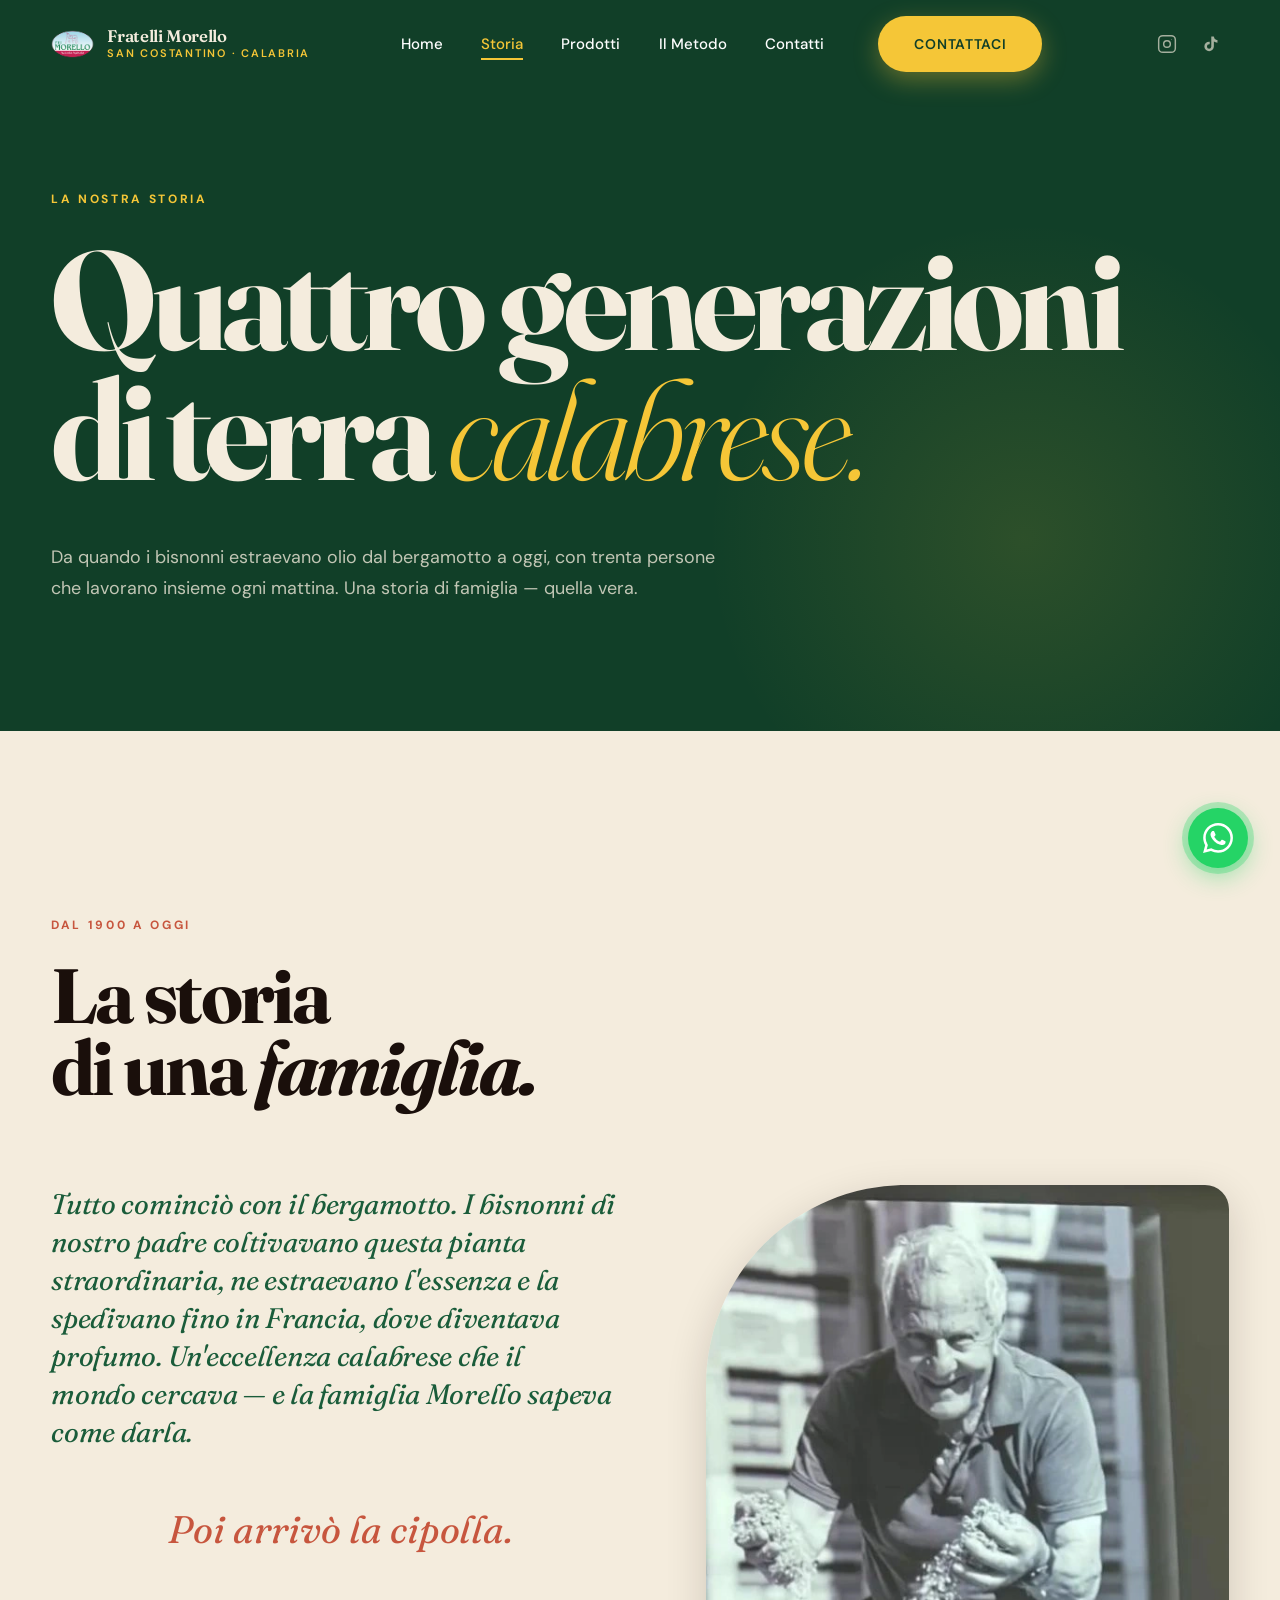
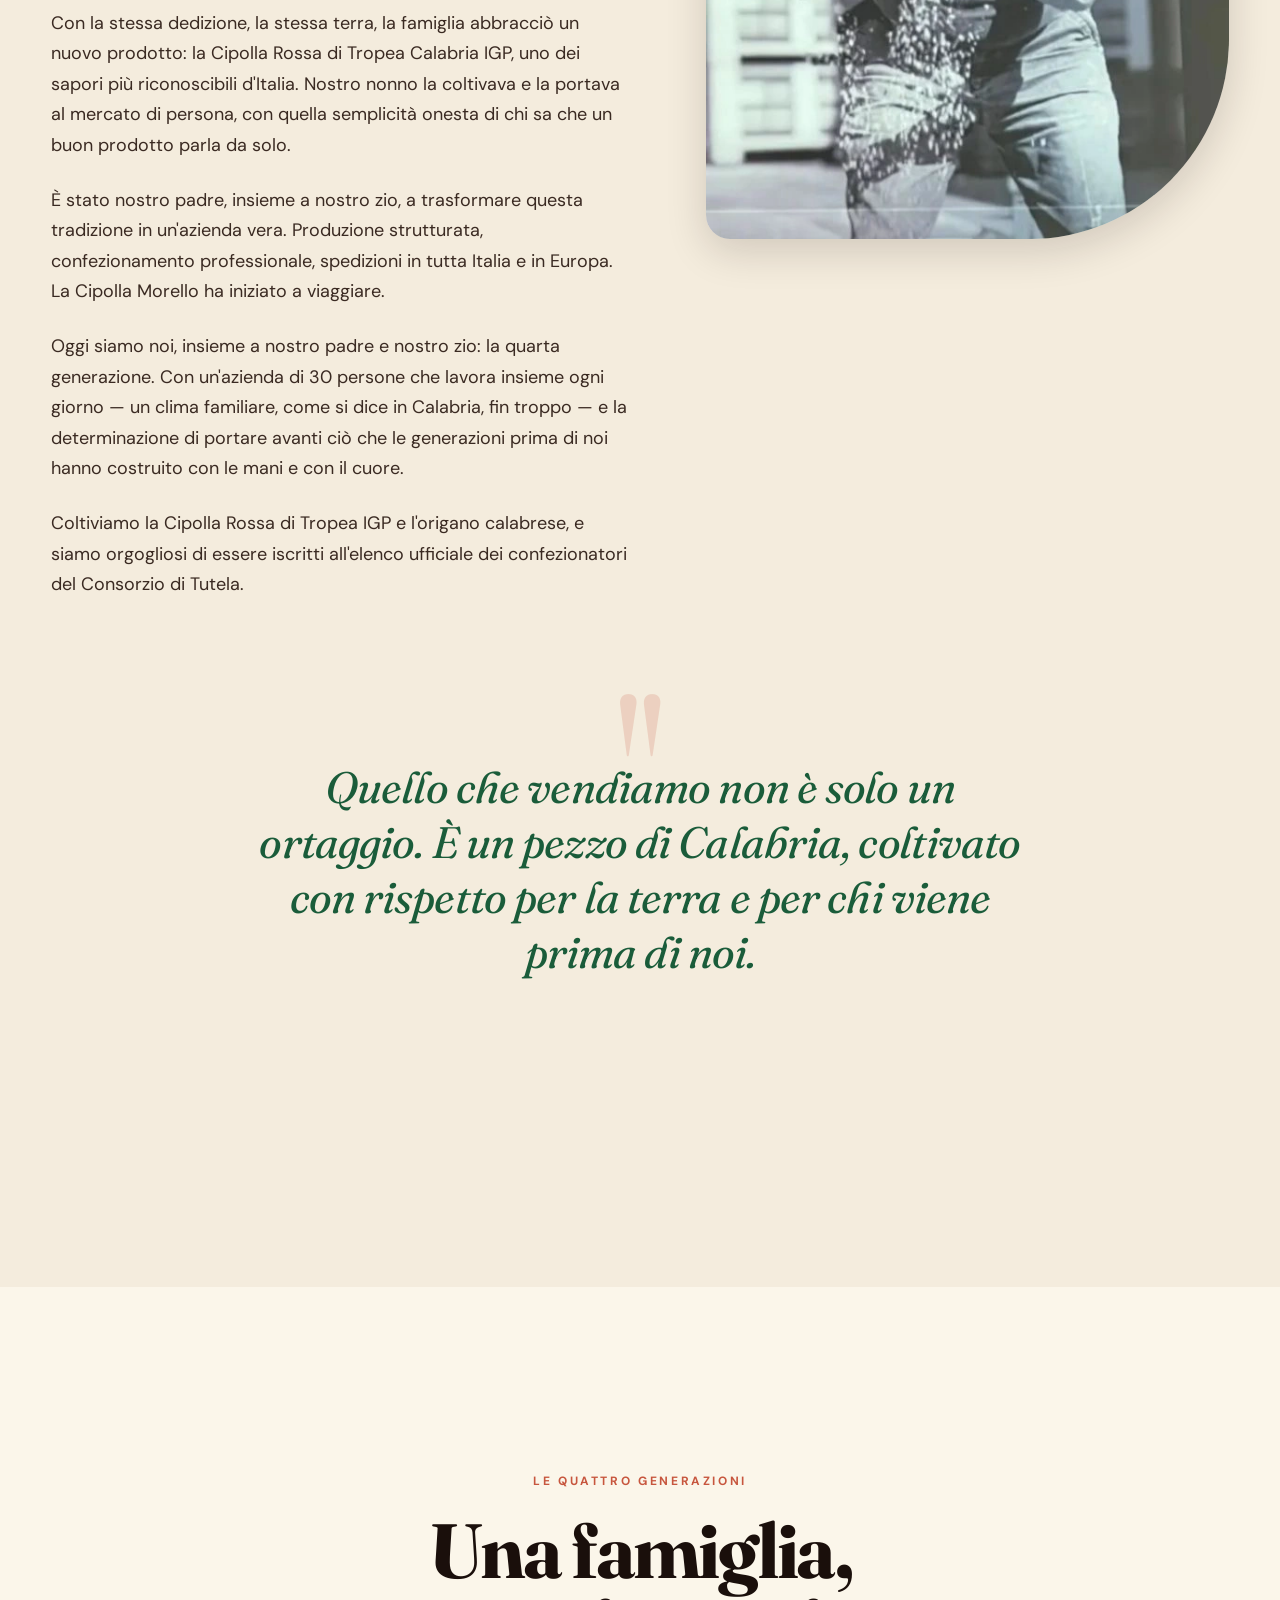
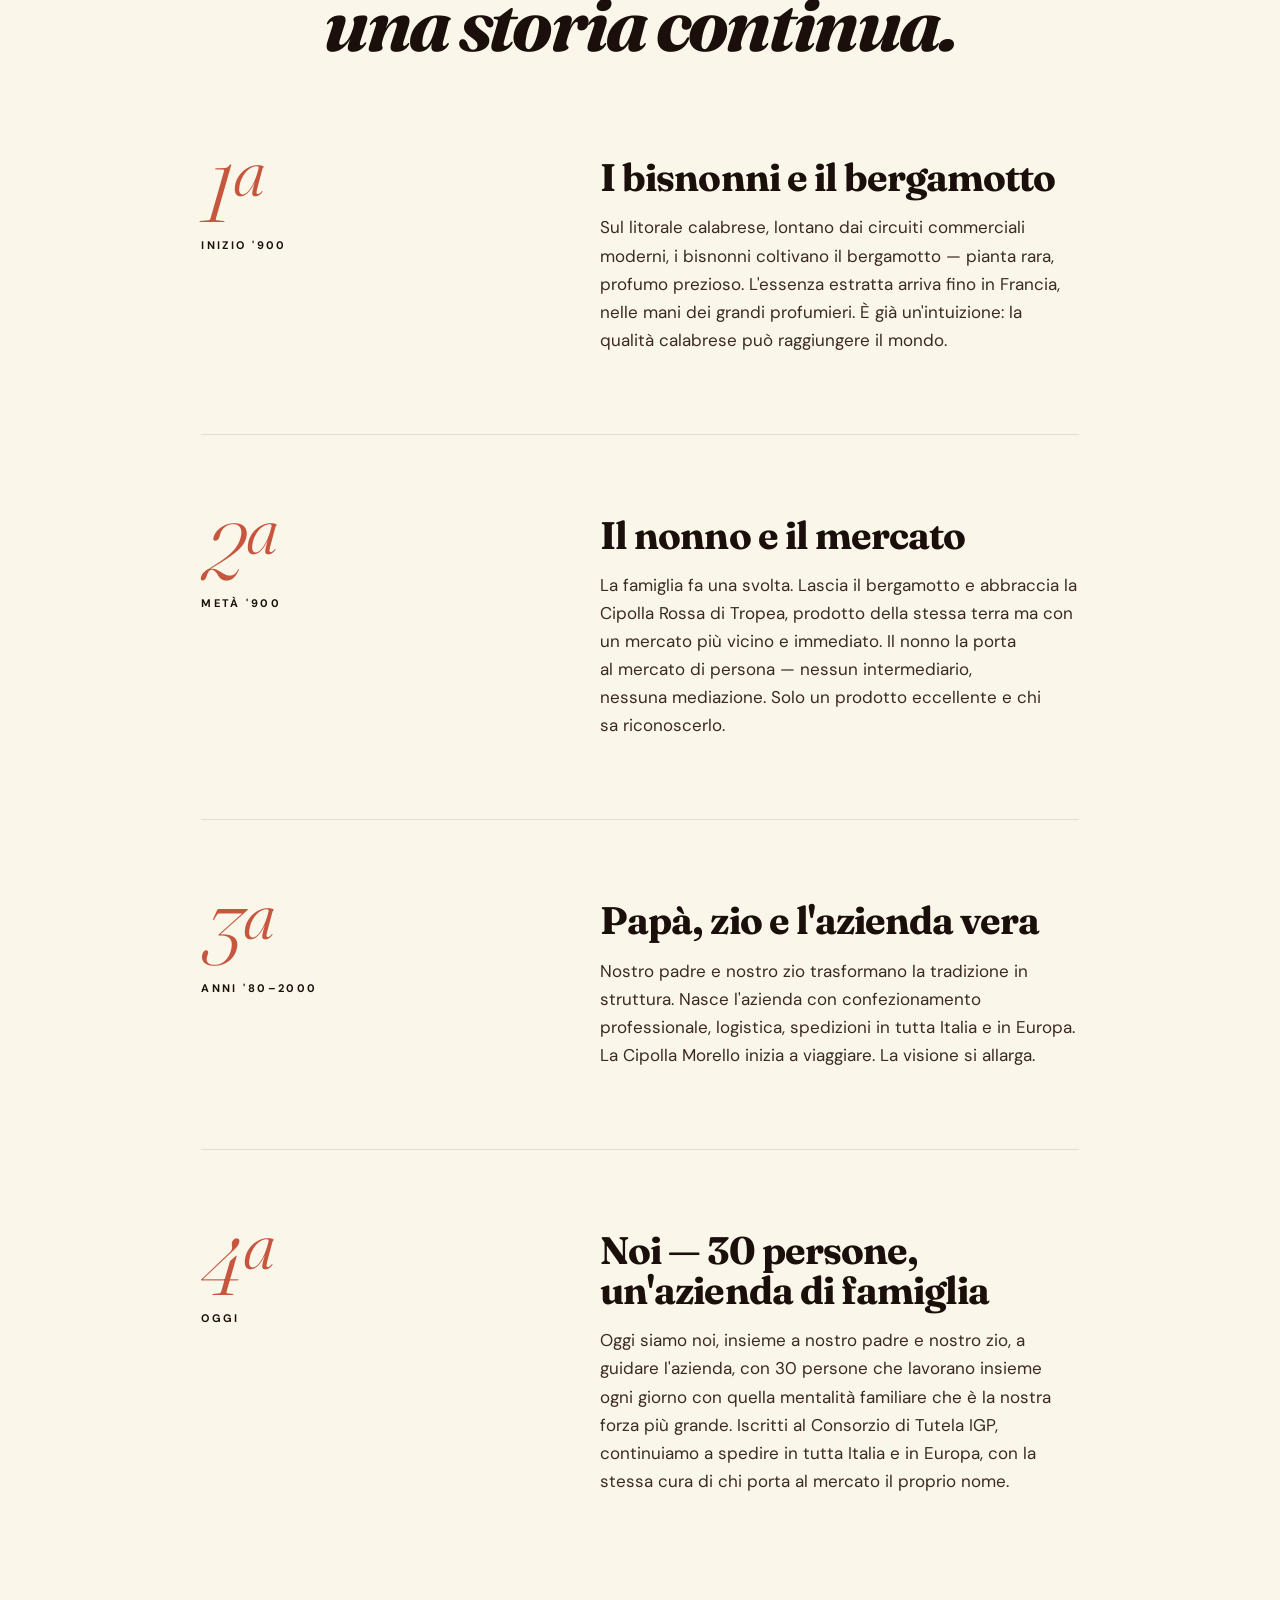
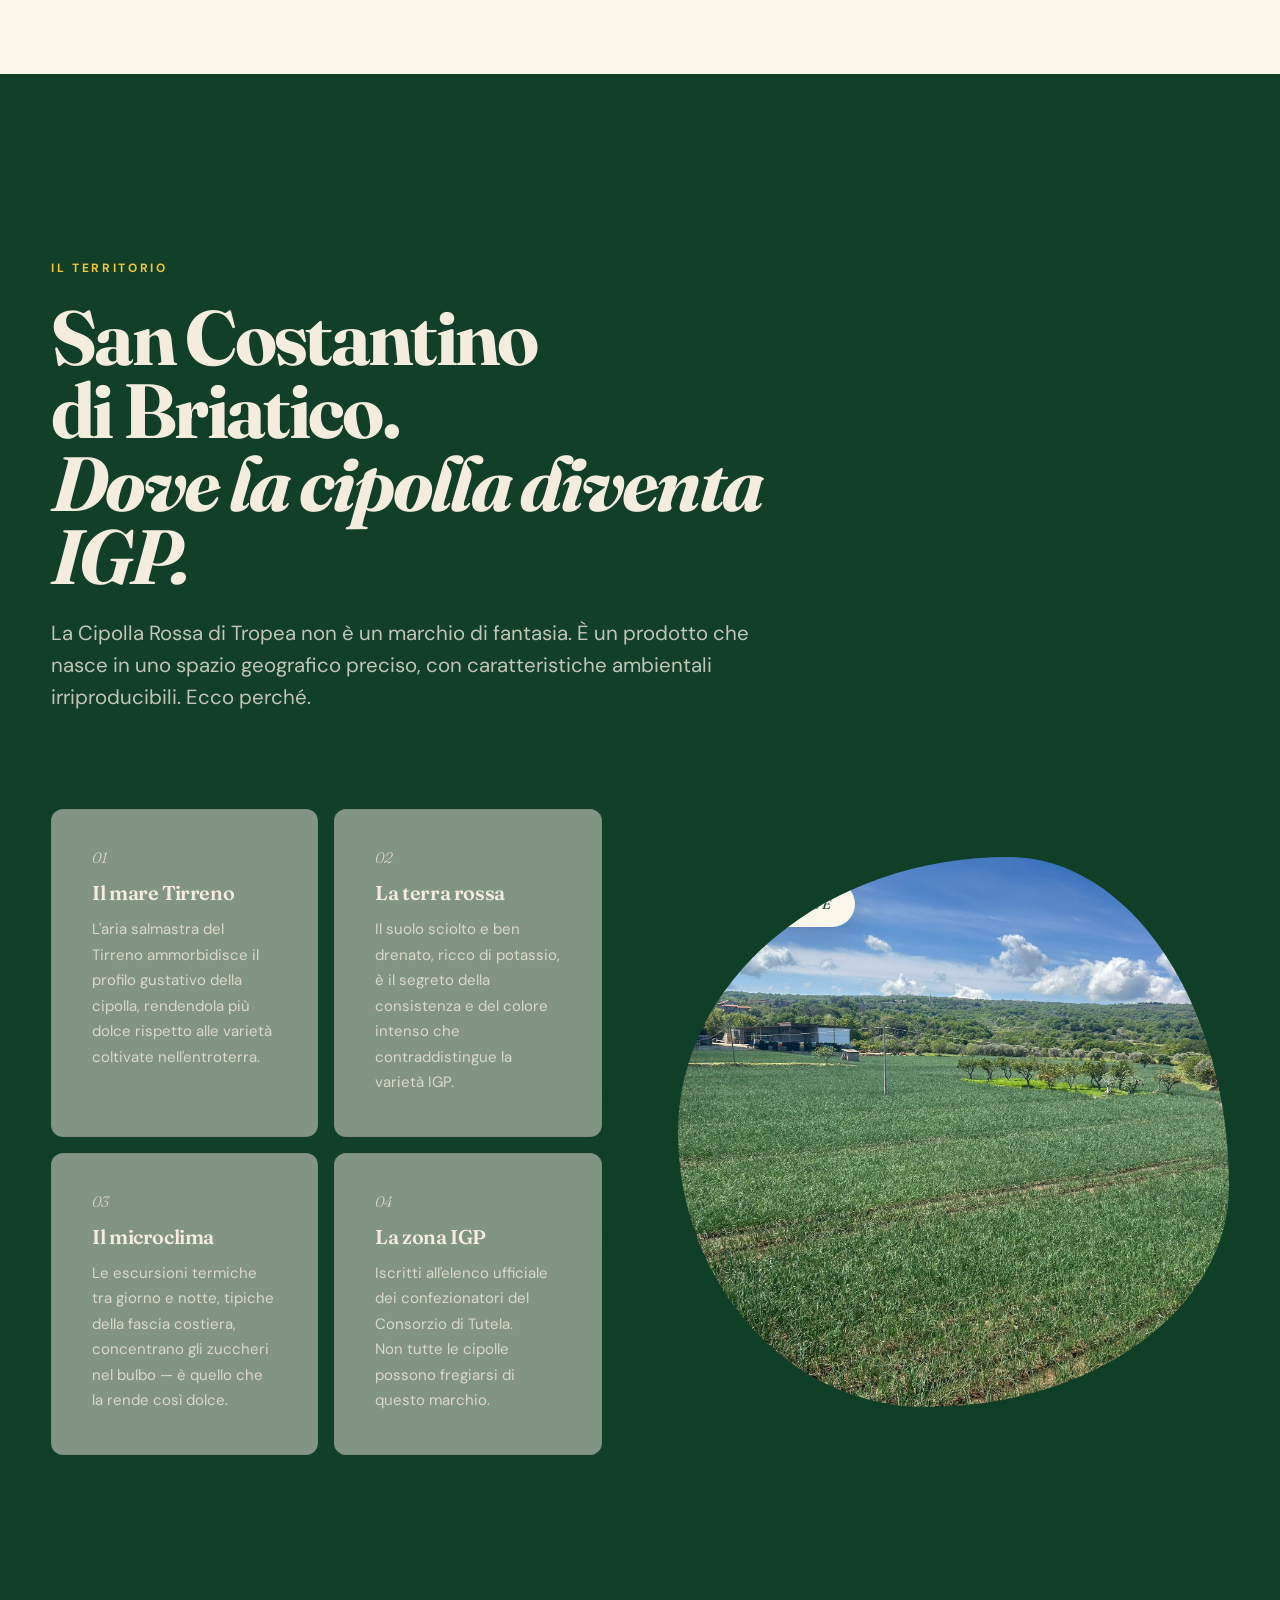
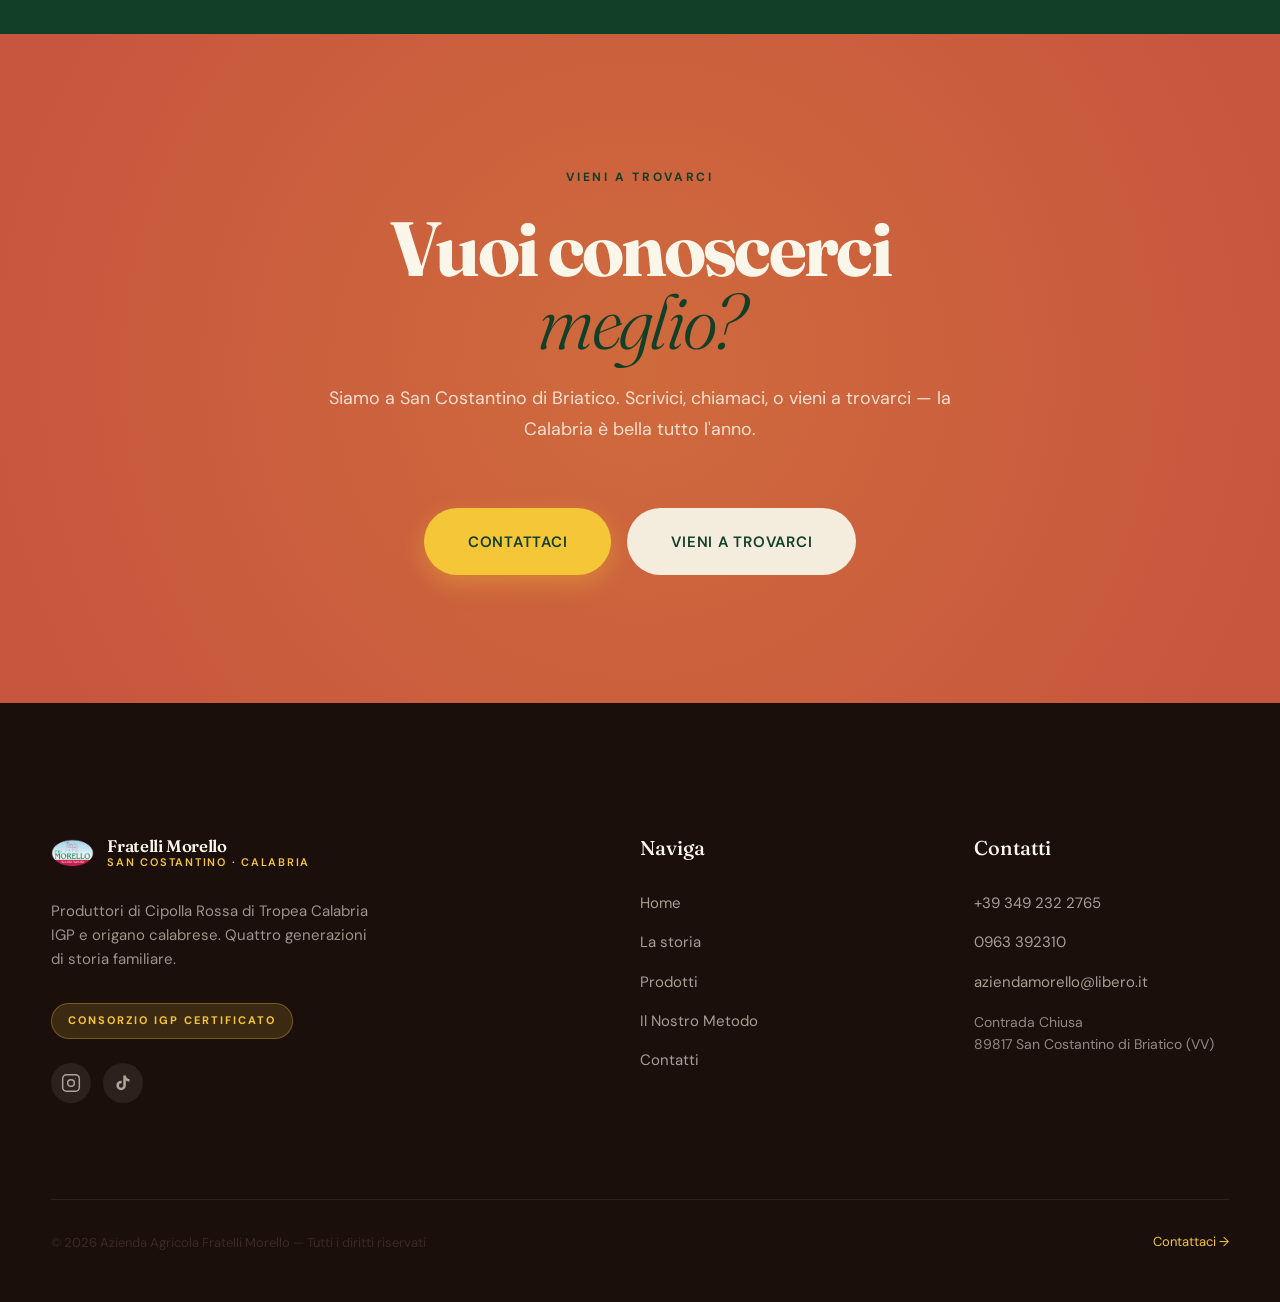
==== chi-siamo.html @ 15db9905 "Deploy ufficiale sito Azienda Morello" ====
<!DOCTYPE html>
<html lang="it">
<head>
  <meta charset="UTF-8" />
  <meta name="viewport" content="width=device-width, initial-scale=1.0" />
  <title>Chi siamo — Azienda Agricola Fratelli Morello | Cipolla Rossa di Tropea IGP</title>
  <meta name="description" content="Quattro generazioni di storia: dal bergamotto alla Cipolla Rossa di Tropea IGP. La storia della famiglia Morello a San Costantino di Briatico, sul Tirreno calabrese." />
  <meta name="keywords" content="Fratelli Morello storia, Cipolla Rossa di Tropea IGP, San Costantino di Briatico, azienda agricola familiare Calabria" />
  <meta name="robots" content="index, follow" />
  <link rel="canonical" href="https://www.fratellimorello.it/chi-siamo.html" />

  <!-- Open Graph -->
  <meta property="og:type" content="website" />
  <meta property="og:title" content="La nostra storia — Fratelli Morello" />
  <meta property="og:description" content="Quattro generazioni di storia calabrese: dal bergamotto alla Cipolla Rossa di Tropea IGP. La famiglia Morello a San Costantino di Briatico." />
  <meta property="og:url" content="https://www.fratellimorello.it/chi-siamo.html" />
  <meta property="og:image" content="https://www.fratellimorello.it/img/storianonno.webp" />
  <meta property="og:image:alt" content="La storia della famiglia Morello — Azienda Agricola Fratelli Morello" />
  <meta property="og:locale" content="it_IT" />
  <meta property="og:site_name" content="Fratelli Morello" />

  <!-- Twitter / X card -->
  <meta name="twitter:card" content="summary_large_image" />
  <meta name="twitter:title" content="La nostra storia — Fratelli Morello" />
  <meta name="twitter:description" content="Quattro generazioni di storia calabrese: dal bergamotto alla Cipolla Rossa di Tropea IGP." />
  <meta name="twitter:image" content="https://www.fratellimorello.it/img/storianonno.webp" />

  <meta name="theme-color" content="#113F28" />
  <link rel="icon" href="img/favicon.ico" sizes="any" />
  <link rel="apple-touch-icon" href="img/apple-touch-icon.png" />

  <script type="application/ld+json">
  {
    "@context": "https://schema.org",
    "@type": "AboutPage",
    "name": "Chi siamo — Fratelli Morello",
    "description": "La storia di quattro generazioni della famiglia Morello, produttori di Cipolla Rossa di Tropea Calabria IGP a San Costantino di Briatico.",
    "mainEntity": {
      "@type": "Organization",
      "name": "Azienda Agricola Fratelli Morello",
      "numberOfEmployees": 30,
      "address": {
        "@type": "PostalAddress",
        "streetAddress": "Contrada Chiusa",
        "addressLocality": "San Costantino di Briatico",
        "postalCode": "89817",
        "addressRegion": "VV",
        "addressCountry": "IT"
      }
    }
  }
  </script>

  <link rel="preconnect" href="https://fonts.googleapis.com" />
  <link rel="preconnect" href="https://fonts.gstatic.com" crossorigin />
  <link href="https://fonts.googleapis.com/css2?family=Fraunces:ital,opsz,wght@0,9..144,300..700;1,9..144,300..700&family=DM+Sans:opsz,wght@9..40,300;9..40,400;9..40,500;9..40,700&display=swap" rel="stylesheet" />
  <link rel="stylesheet" href="css/style.css" />
</head>
<body>

<a href="#main-content" class="skip-to-content">Vai al contenuto principale</a>

<header class="header header--dark" role="banner">
  <div class="wrap header__inner">
    <a href="index.html" class="brand" aria-label="Fratelli Morello — Home">
      <img src="img/logo.webp" alt="Logo Azienda Agricola Morello" class="brand__logo" />
      <span class="brand__text">
        <span class="brand__name">Fratelli Morello</span>
        <span class="brand__sub">San Costantino · Calabria</span>
      </span>
    </a>
    <nav class="nav" aria-label="Principale">
      <a href="index.html" class="nav__link">Home</a>
      <a href="chi-siamo.html" class="nav__link">Storia</a>
      <a href="prodotti.html" class="nav__link">Prodotti</a>
      <a href="metodo.html" class="nav__link">Il Metodo</a>
      <a href="contatti.html" class="nav__link">Contatti</a>
      <a href="contatti.html" class="btn btn--primary nav__cta">Contattaci</a>
    </nav>

    <div class="nav__social" aria-label="Social media">
      <a href="https://www.instagram.com/az.agricola_morello?igsh=MWdjd2syYjlyMm1hYg==" class="social-link" target="_blank" rel="noopener" aria-label="Instagram di Fratelli Morello">
        <svg width="20" height="20" viewBox="0 0 24 24" fill="none" stroke="currentColor" stroke-width="1.75" stroke-linecap="round" stroke-linejoin="round" aria-hidden="true"><rect x="2" y="2" width="20" height="20" rx="5" ry="5"/><circle cx="12" cy="12" r="4"/><circle cx="17.5" cy="6.5" r="0.5" fill="currentColor" stroke="none"/></svg>
      </a>
      <a href="https://www.tiktok.com/@az.agricola.morello?_r=1&_t=ZN-96GsOIpsRQA" class="social-link" target="_blank" rel="noopener" aria-label="TikTok di Fratelli Morello">
        <svg width="18" height="18" viewBox="0 0 24 24" fill="currentColor" aria-hidden="true"><path d="M19.59 6.69a4.83 4.83 0 01-3.77-4.25V2h-3.45v13.67a2.89 2.89 0 01-2.88 2.5 2.89 2.89 0 01-2.89-2.89 2.89 2.89 0 012.89-2.89c.28 0 .54.04.79.1V9.01a6.3 6.3 0 00-.79-.05 6.34 6.34 0 00-6.34 6.34 6.34 6.34 0 006.34 6.34 6.34 6.34 0 006.33-6.34V8.69a8.18 8.18 0 004.79 1.52V6.77a4.85 4.85 0 01-1.02-.08z"/></svg>
      </a>
    </div>

    <button class="burger" aria-label="Apri menu" aria-expanded="false" aria-controls="drawer">
      <span></span><span></span>
    </button>
  </div>
</header>

<aside class="drawer" id="drawer" aria-label="Menu mobile">
  <a href="index.html" class="drawer__link">Home</a>
  <a href="chi-siamo.html" class="drawer__link">La Storia</a>
  <a href="prodotti.html" class="drawer__link">Prodotti</a>
  <a href="metodo.html" class="drawer__link">Il Nostro Metodo</a>
  <a href="contatti.html" class="drawer__link">Contatti</a>
  <a href="contatti.html" class="btn btn--primary btn--lg drawer__cta">
    Contattaci
  </a>
  <div class="drawer__contact">
    <p>+39 349 232 2765</p>
    <p>aziendamorello@libero.it</p>
  </div>
</aside>

<main id="main-content">

<!-- ===================== PAGE HERO ===================== -->
<section class="page-hero" aria-label="Chi siamo">
  <div class="page-hero__deco" aria-hidden="true"></div>
  <div class="wrap">
    <span class="kicker kicker--gold reveal">La nostra storia</span>
    <h1 class="page-hero__title reveal">
      Quattro generazioni<br />
      di terra <em>calabrese.</em>
    </h1>
    <p class="page-hero__lead reveal">
      Da quando i bisnonni estraevano olio dal bergamotto a oggi, con trenta persone che
      lavorano insieme ogni mattina. Una storia di famiglia — quella vera.
    </p>
  </div>
</section>

<!-- ===================== STORIA COMPLETA ===================== -->
<section class="section section--xl bg-cream" aria-label="Storia">
  <div class="wrap">

    <div class="section-head reveal">
      <span class="kicker">Dal 1900 a oggi</span>
      <h2>La storia<br />di una <em>famiglia.</em></h2>
    </div>

    <div class="story">
      <div class="story__text reveal">
        <p>
          Tutto cominciò con il bergamotto. I bisnonni di nostro padre coltivavano
          questa pianta straordinaria, ne estraevano l'essenza e la spedivano fino
          in Francia, dove diventava profumo. Un'eccellenza calabrese che il mondo
          cercava — e la famiglia Morello sapeva come darla.
        </p>

        <p class="alone">Poi arrivò la cipolla.</p>

        <p>
          Con la stessa dedizione, la stessa terra, la famiglia abbracciò un nuovo
          prodotto: la Cipolla Rossa di Tropea Calabria IGP, uno dei sapori più
          riconoscibili d'Italia. Nostro nonno la coltivava e la portava al mercato
          di persona, con quella semplicità onesta di chi sa che un buon prodotto
          parla da solo.
        </p>

        <p>
          È stato nostro padre, insieme a nostro zio, a trasformare questa tradizione
          in un'azienda vera. Produzione strutturata, confezionamento professionale,
          spedizioni in tutta Italia e in Europa. La Cipolla
          Morello ha iniziato a viaggiare.
        </p>

        <p>
          Oggi siamo noi, insieme a nostro padre e nostro zio: la quarta generazione. Con un'azienda di 30 persone che
          lavora insieme ogni giorno — un clima familiare, come si dice in Calabria,
          fin troppo — e la determinazione di portare avanti ciò che le generazioni
          prima di noi hanno costruito con le mani e con il cuore.
        </p>

        <p>
          Coltiviamo la Cipolla Rossa di Tropea IGP e l'origano calabrese, e siamo
          orgogliosi di essere iscritti all'elenco ufficiale dei confezionatori del
          Consorzio di Tutela.
        </p>
      </div>

      <div class="story__media reveal">
        <img
          src="img/storianonno.webp"
          alt="La storia della famiglia Morello — Azienda Agricola Fratelli Morello"
          loading="lazy"
          style="width:100%;height:100%;object-fit:cover;object-position:center top;"
        />
      </div>
    </div>

    <div class="quote reveal" style="margin-top:var(--s-16);">
      <p>
        Quello che vendiamo non è solo un ortaggio. È un pezzo di Calabria,
        coltivato con rispetto per la terra e per chi viene prima di noi.
      </p>
    </div>

  </div>
</section>

<!-- ===================== TIMELINE ===================== -->
<section class="section section--xl bg-avorio" aria-label="Le quattro generazioni">
  <div class="wrap wrap--narrow">

    <div class="section-head section-head--center reveal">
      <span class="kicker">Le quattro generazioni</span>
      <h2>Una famiglia,<br /><em>una storia continua.</em></h2>
    </div>

    <div class="timeline" style="margin-top:var(--s-16);">

      <article class="timeline__item reveal">
        <div class="timeline__era">
          1ª
          <span class="timeline__era-label">Inizio '900</span>
        </div>
        <div class="timeline__body">
          <h3>I bisnonni e il bergamotto</h3>
          <p>
            Sul litorale calabrese, lontano dai circuiti commerciali moderni, i bisnonni
            coltivano il bergamotto — pianta rara, profumo prezioso. L'essenza estratta
            arriva fino in Francia, nelle mani dei grandi profumieri. È già un'intuizione:
            la qualità calabrese può raggiungere il mondo.
          </p>
        </div>
      </article>

      <article class="timeline__item reveal">
        <div class="timeline__era">
          2ª
          <span class="timeline__era-label">Metà '900</span>
        </div>
        <div class="timeline__body">
          <h3>Il nonno e il mercato</h3>
          <p>
            La famiglia fa una svolta. Lascia il bergamotto e abbraccia la Cipolla Rossa
            di Tropea, prodotto della stessa terra ma con un mercato più vicino e immediato.
            Il nonno la porta al mercato di persona — nessun intermediario, nessuna
            mediazione. Solo un prodotto eccellente e chi sa riconoscerlo.
          </p>
        </div>
      </article>

      <article class="timeline__item reveal">
        <div class="timeline__era">
          3ª
          <span class="timeline__era-label">Anni '80–2000</span>
        </div>
        <div class="timeline__body">
          <h3>Papà, zio e l'azienda vera</h3>
          <p>
            Nostro padre e nostro zio trasformano la tradizione in struttura. Nasce
            l'azienda con confezionamento professionale, logistica, spedizioni in tutta
            Italia e in Europa. La Cipolla Morello inizia a viaggiare. La visione si allarga.
          </p>
        </div>
      </article>

      <article class="timeline__item reveal">
        <div class="timeline__era">
          4ª
          <span class="timeline__era-label">Oggi</span>
        </div>
        <div class="timeline__body">
          <h3>Noi — 30 persone, un'azienda di famiglia</h3>
          <p>
            Oggi siamo noi, insieme a nostro padre e nostro zio, a guidare l'azienda, con 30 persone che lavorano insieme ogni
            giorno con quella mentalità familiare che è la nostra forza più grande.
            Iscritti al Consorzio di Tutela IGP, continuiamo a spedire in tutta Italia
            e in Europa, con la stessa cura di chi porta al mercato il proprio nome.
          </p>
        </div>
      </article>

    </div>
  </div>
</section>

<!-- ===================== TERRITORIO ===================== -->
<section class="section section--xl bg-deep" id="territorio" aria-label="Il territorio">
  <div class="wrap">

    <div class="section-head reveal">
      <span class="kicker kicker--gold">Il territorio</span>
      <h2>San Costantino di Briatico.<br /><em>Dove la cipolla diventa IGP.</em></h2>
      <p class="lead" style="color:rgba(244,236,221,0.78);">
        La Cipolla Rossa di Tropea non è un marchio di fantasia. È un prodotto che nasce
        in uno spazio geografico preciso, con caratteristiche ambientali irriproducibili.
        Ecco perché.
      </p>
    </div>

    <div class="split split--right" style="margin-top:var(--s-16);">

      <div class="split__media split__media--blob reveal">
        <span class="split__tag split__tag--tl">38°43'N · 15°59'E</span>
        <img
          src="img/campo.webp"
          alt="Campi coltivati a San Costantino di Briatico, costa tirrenica calabrese"
          loading="lazy"
        />
      </div>

      <div class="split__content reveal">
        <div class="facts">

          <div class="fact">
            <p class="fact__num">01</p>
            <h4>Il mare Tirreno</h4>
            <p>L'aria salmastra del Tirreno ammorbidisce il profilo gustativo della cipolla, rendendola più dolce rispetto alle varietà coltivate nell'entroterra.</p>
          </div>

          <div class="fact">
            <p class="fact__num">02</p>
            <h4>La terra rossa</h4>
            <p>Il suolo sciolto e ben drenato, ricco di potassio, è il segreto della consistenza e del colore intenso che contraddistingue la varietà IGP.</p>
          </div>

          <div class="fact">
            <p class="fact__num">03</p>
            <h4>Il microclima</h4>
            <p>Le escursioni termiche tra giorno e notte, tipiche della fascia costiera, concentrano gli zuccheri nel bulbo — è quello che la rende così dolce.</p>
          </div>

          <div class="fact">
            <p class="fact__num">04</p>
            <h4>La zona IGP</h4>
            <p>Iscritti all'elenco ufficiale dei confezionatori del Consorzio di Tutela. Non tutte le cipolle possono fregiarsi di questo marchio.</p>
          </div>

        </div>
      </div>

    </div>
  </div>
</section>

<!-- ===================== CTA ===================== -->
<section class="cta-band" aria-label="Contattaci">
  <div class="wrap wrap--narrow">
    <span class="kicker" style="color:var(--cipolla-deep);">Vieni a trovarci</span>
    <h2>Vuoi conoscerci<br /><em>meglio?</em></h2>
    <p>
      Siamo a San Costantino di Briatico. Scrivici, chiamaci, o vieni a trovarci —
      la Calabria è bella tutto l'anno.
    </p>
    <div class="cta-band__actions">
      <a href="contatti.html" class="btn btn--primary btn--lg">Contattaci</a>
      <a href="contatti.html" class="btn btn--cream btn--lg">Vieni a trovarci</a>
    </div>
  </div>
</section>

</main>

<footer class="footer" role="contentinfo">
  <div class="wrap">
    <div class="footer__top">
      <div class="footer__brand">
        <a href="index.html" class="brand">
          <img src="img/logo.webp" alt="Logo Azienda Agricola Morello" class="brand__logo" />
          <span class="brand__text">
            <span class="brand__name">Fratelli Morello</span>
            <span class="brand__sub">San Costantino · Calabria</span>
          </span>
        </a>
        <p>Produttori di Cipolla Rossa di Tropea Calabria IGP e origano calabrese. Quattro generazioni di storia familiare.</p>
        <span class="footer__certif">Consorzio IGP Certificato</span>
        <div class="footer__social" aria-label="Social media">
          <a href="https://www.instagram.com/az.agricola_morello?igsh=MWdjd2syYjlyMm1hYg==" class="social-link social-link--footer" target="_blank" rel="noopener" aria-label="Instagram">
            <svg width="20" height="20" viewBox="0 0 24 24" fill="none" stroke="currentColor" stroke-width="1.75" stroke-linecap="round" stroke-linejoin="round" aria-hidden="true"><rect x="2" y="2" width="20" height="20" rx="5" ry="5"/><circle cx="12" cy="12" r="4"/><circle cx="17.5" cy="6.5" r="0.5" fill="currentColor" stroke="none"/></svg>
          </a>
          <a href="https://www.tiktok.com/@az.agricola.morello?_r=1&_t=ZN-96GsOIpsRQA" class="social-link social-link--footer" target="_blank" rel="noopener" aria-label="TikTok">
            <svg width="18" height="18" viewBox="0 0 24 24" fill="currentColor" aria-hidden="true"><path d="M19.59 6.69a4.83 4.83 0 01-3.77-4.25V2h-3.45v13.67a2.89 2.89 0 01-2.88 2.5 2.89 2.89 0 01-2.89-2.89 2.89 2.89 0 012.89-2.89c.28 0 .54.04.79.1V9.01a6.3 6.3 0 00-.79-.05 6.34 6.34 0 00-6.34 6.34 6.34 6.34 0 006.34 6.34 6.34 6.34 0 006.33-6.34V8.69a8.18 8.18 0 004.79 1.52V6.77a4.85 4.85 0 01-1.02-.08z"/></svg>
          </a>
        </div>
      </div>
      <div>
        <p class="footer__heading">Naviga</p>
        <ul class="footer__list">
          <li><a href="index.html">Home</a></li>
          <li><a href="chi-siamo.html">La storia</a></li>
          <li><a href="prodotti.html">Prodotti</a></li>
          <li><a href="metodo.html">Il Nostro Metodo</a></li>
          <li><a href="contatti.html">Contatti</a></li>
        </ul>
      </div>
      <div>
        <p class="footer__heading">Contatti</p>
        <ul class="footer__list">
          <li><a href="tel:+393492322765">+39 349 232 2765</a></li>
          <li><a href="tel:+390963392310">0963 392310</a></li>
          <li><a href="mailto:aziendamorello@libero.it">aziendamorello@libero.it</a></li>
        </ul>
        <p class="footer__addr">Contrada Chiusa<br />89817 San Costantino di Briatico (VV)</p>
      </div>
    </div>
    <div class="footer__bottom">
      <p>&copy; 2026 Azienda Agricola Fratelli Morello — Tutti i diritti riservati</p>
      <a href="contatti.html" style="color:var(--oro);">Contattaci →</a>
    </div>
  </div>
</footer>

<a href="https://wa.me/393492322765" class="wa-float" target="_blank" rel="noopener" aria-label="Contattaci su WhatsApp">
  <svg viewBox="0 0 24 24" aria-hidden="true"><path d="M17.472 14.382c-.297-.149-1.758-.867-2.03-.967-.273-.099-.471-.148-.67.15-.197.297-.767.966-.94 1.164-.173.199-.347.223-.644.075-.297-.15-1.255-.463-2.39-1.475-.883-.788-1.48-1.761-1.653-2.059-.173-.297-.018-.458.13-.606.134-.133.298-.347.446-.52.149-.174.198-.298.298-.497.099-.198.05-.371-.025-.52-.075-.149-.669-1.612-.916-2.207-.242-.579-.487-.5-.669-.51-.173-.008-.371-.01-.57-.01-.198 0-.52.074-.792.372-.272.297-1.04 1.016-1.04 2.479 0 1.462 1.065 2.875 1.213 3.074.149.198 2.096 3.2 5.077 4.487.709.306 1.262.489 1.694.625.712.227 1.36.195 1.871.118.571-.085 1.758-.719 2.006-1.413.248-.694.248-1.289.173-1.413-.074-.124-.272-.198-.57-.347m-5.421 7.403h-.004a9.87 9.87 0 01-5.031-1.378l-.361-.214-3.741.982.998-3.648-.235-.374a9.86 9.86 0 01-1.51-5.26c.001-5.45 4.436-9.884 9.888-9.884 2.64 0 5.122 1.03 6.988 2.898a9.825 9.825 0 012.893 6.994c-.003 5.45-4.437 9.884-9.885 9.884m8.413-18.297A11.815 11.815 0 0012.05 0C5.495 0 .16 5.335.157 11.892c0 2.096.547 4.142 1.588 5.945L.057 24l6.305-1.654a11.882 11.882 0 005.683 1.448h.005c6.554 0 11.89-5.335 11.893-11.893a11.821 11.821 0 00-3.48-8.413z"/></svg>
</a>

<script src="js/main.js" defer></script>
</body>
</html>
---- css/style.css ----
/* ============================================================
   FRATELLI MORELLO — Editorial Design System v2
   NOTE: Fonts loaded via <link> in HTML for better performance.
   CSS @import removed (render-blocking chained request).
   Cipolla Rossa di Tropea IGP | San Costantino di Briatico
   ============================================================ */

/* -----------------------------------------------------------
   1. DESIGN TOKENS
   ----------------------------------------------------------- */
:root {
  /* Brand colors — green / earth / terracotta */
  --cipolla:        #1A5C3A;   /* medium forest green */
  --cipolla-deep:   #113F28;   /* deep dark green — main bg */
  --cipolla-light:  #2A7A4E;   /* lighter green */
  --vinaccia:       #0E3521;   /* deepest green variant */
  --terracotta:     #C7563E;   /* Calabrian terracotta */
  --terracotta-deep:#8E3923;
  --oliva:          #2D3920;   /* dark olive earth */
  --oliva-light:    #4A5D38;
  --oro:            #F5C637;   /* brand yellow accent */
  --oro-light:      #F9DC6A;

  /* Neutrals — warm */
  --crema:          #F4ECDD;   /* warm cream */
  --crema-deep:     #ECDFC8;
  --sabbia:         #E0D2B8;
  --avorio:         #FBF6EA;   /* lightest */
  --nero:           #1A0F0B;   /* warm black */
  --grafite:        #3A2A22;

  /* Typography */
  --font-display:   'Fraunces', Georgia, serif;
  --font-body:      'DM Sans', -apple-system, sans-serif;

  /* Type scale — bold and editorial */
  --t-xs:   0.75rem;
  --t-sm:   0.875rem;
  --t-base: 1.0625rem;
  --t-md:   1.25rem;
  --t-lg:   1.5rem;
  --t-xl:   2rem;
  --t-2xl:  3rem;
  --t-3xl:  4.5rem;
  --t-4xl:  6.5rem;
  --t-display: clamp(4rem, 11vw, 11.5rem);
  --t-mega:    clamp(7rem, 22vw, 18rem);

  /* Spacing — generous */
  --s-1:   0.25rem;
  --s-2:   0.5rem;
  --s-3:   0.75rem;
  --s-4:   1rem;
  --s-5:   1.5rem;
  --s-6:   2rem;
  --s-7:   2.5rem;
  --s-8:   3rem;
  --s-10:  4rem;
  --s-12:  5rem;
  --s-16:  6rem;
  --s-20:  8rem;
  --s-24:  10rem;
  --s-32:  14rem;

  /* Curves — asymmetric */
  --r-sm:  4px;
  --r-md:  12px;
  --r-lg:  32px;
  --r-blob: 60% 40% 55% 45% / 50% 60% 40% 50%;
  --r-leaf: 200px 24px 200px 24px;

  /* Shadows */
  --shadow-sm:  0 2px 12px rgba(26, 15, 11, 0.08);
  --shadow-md:  0 12px 40px rgba(26, 15, 11, 0.16);
  --shadow-lg:  0 30px 80px rgba(26, 15, 11, 0.24);
  --shadow-glow: 0 0 60px rgba(245, 198, 55, 0.25);

  /* Motion */
  --ease:      cubic-bezier(0.16, 1, 0.3, 1);
  --ease-in:   cubic-bezier(0.5, 0, 0.75, 0);
  --ease-bounce: cubic-bezier(0.34, 1.56, 0.64, 1);
  --t-fast: 0.25s;
  --t-med:  0.5s;
  --t-slow: 0.9s;

  /* Layout */
  --max-w:  1440px;
  --max-w-text: 720px;
  --header-h: 88px;
}

/* -----------------------------------------------------------
   2. RESET & BASE
   ----------------------------------------------------------- */
*, *::before, *::after {
  box-sizing: border-box;
  margin: 0;
  padding: 0;
}

html {
  scroll-behavior: smooth;
  font-size: 16px;
  -webkit-font-smoothing: antialiased;
  -moz-osx-font-smoothing: grayscale;
  text-rendering: optimizeLegibility;
  scroll-padding-top: var(--header-h);
}

body {
  font-family: var(--font-body);
  font-size: var(--t-base);
  line-height: 1.6;
  font-weight: 400;
  color: var(--nero);
  background-color: var(--avorio);
  overflow-x: clip;
}

::selection {
  background: var(--terracotta);
  color: var(--avorio);
}

img, svg {
  display: block;
  max-width: 100%;
  height: auto;
}

a { color: inherit; text-decoration: none; }
ul, ol { list-style: none; }

button {
  cursor: pointer;
  border: none;
  background: none;
  font: inherit;
  color: inherit;
}

/* -----------------------------------------------------------
   3. TYPOGRAPHY
   ----------------------------------------------------------- */
h1, h2, h3, h4, h5 {
  font-family: var(--font-display);
  font-weight: 700;
  line-height: 0.95;
  letter-spacing: -0.025em;
  color: var(--nero);
  text-wrap: balance;
}

h1 {
  font-size: var(--t-display);
  font-weight: 700;
  letter-spacing: -0.04em;
  line-height: 0.92;
}

h2 {
  font-size: clamp(2.5rem, 6vw, 5.5rem);
  font-weight: 700;
  letter-spacing: -0.035em;
  line-height: 0.95;
}

h3 {
  font-size: clamp(1.75rem, 3vw, 2.75rem);
  font-weight: 700;
  letter-spacing: -0.025em;
  line-height: 1.05;
}

h4 {
  font-size: var(--t-lg);
  font-weight: 600;
  letter-spacing: -0.02em;
  line-height: 1.2;
}

p {
  line-height: 1.7;
  color: var(--grafite);
  text-wrap: pretty;
}

em, .italic {
  font-style: italic;
}

/* Display utilities */
.display {
  font-family: var(--font-display);
  font-weight: 400;
  line-height: 0.92;
  letter-spacing: -0.04em;
}

.kicker {
  display: inline-block;
  font-family: var(--font-body);
  font-size: var(--t-xs);
  font-weight: 700;
  letter-spacing: 0.22em;
  text-transform: uppercase;
  color: var(--terracotta);
}

.kicker--gold { color: var(--oro); }
.kicker--cream { color: var(--crema); }

.lead {
  font-size: clamp(1.125rem, 1.6vw, 1.4rem);
  line-height: 1.55;
  font-weight: 400;
  color: var(--grafite);
  max-width: 56ch;
}

/* -----------------------------------------------------------
   4. LAYOUT
   ----------------------------------------------------------- */
.wrap {
  width: 100%;
  max-width: var(--max-w);
  margin-inline: auto;
  padding-inline: clamp(1.25rem, 4vw, 3.5rem);
}

.wrap--narrow {
  max-width: 980px;
}

.wrap--wide {
  max-width: 1640px;
}

.section {
  padding-block: clamp(5rem, 12vw, var(--s-24));
  position: relative;
}

.section--xl {
  padding-block: clamp(6rem, 14vw, var(--s-32));
}

/* Background variants */
.bg-cream    { background: var(--crema); }
.bg-avorio   { background: var(--avorio); }
.bg-cipolla  { background: var(--cipolla); color: var(--crema); }
.bg-deep     { background: var(--cipolla-deep); color: var(--crema); }
.bg-vinaccia { background: var(--vinaccia); color: var(--crema); }
.bg-oliva    { background: var(--oliva); color: var(--crema); }
.bg-terracotta { background: var(--terracotta); color: var(--avorio); }
.bg-nero     { background: var(--nero); color: var(--crema); }

.bg-cipolla h1, .bg-cipolla h2, .bg-cipolla h3, .bg-cipolla h4,
.bg-deep h1, .bg-deep h2, .bg-deep h3, .bg-deep h4,
.bg-vinaccia h1, .bg-vinaccia h2, .bg-vinaccia h3, .bg-vinaccia h4,
.bg-oliva h1, .bg-oliva h2, .bg-oliva h3, .bg-oliva h4,
.bg-terracotta h1, .bg-terracotta h2, .bg-terracotta h3, .bg-terracotta h4,
.bg-nero h1, .bg-nero h2, .bg-nero h3, .bg-nero h4 {
  color: var(--crema);
}

.bg-cipolla p, .bg-deep p, .bg-vinaccia p, .bg-oliva p,
.bg-terracotta p, .bg-nero p {
  color: rgba(244, 236, 221, 0.78);
}

/* -----------------------------------------------------------
   5. BUTTONS
   ----------------------------------------------------------- */
.btn {
  display: inline-flex;
  align-items: center;
  gap: var(--s-3);
  padding: 1.05rem 2.25rem;
  font-family: var(--font-body);
  font-size: 0.875rem;
  font-weight: 600;
  letter-spacing: 0.05em;
  text-transform: uppercase;
  border-radius: 999px;
  transition:
    transform var(--t-fast) var(--ease),
    background var(--t-fast) var(--ease),
    box-shadow var(--t-fast) var(--ease),
    color var(--t-fast) var(--ease);
  position: relative;
  overflow: hidden;
  white-space: nowrap;
  isolation: isolate;
}

.btn::before {
  content: '';
  position: absolute;
  inset: 0;
  background: currentColor;
  transform: translateY(101%);
  transition: transform var(--t-med) var(--ease);
  z-index: -1;
  border-radius: inherit;
}

.btn:hover { transform: translateY(-2px); }
.btn:active { transform: translateY(0); }

.btn--primary {
  background: var(--oro);
  color: var(--cipolla-deep);
  box-shadow: 0 8px 24px rgba(245, 198, 55, 0.35);
}

.btn--primary:hover {
  background: var(--oro-light);
  box-shadow: 0 14px 38px rgba(245, 198, 55, 0.5);
}

.btn--ghost {
  background: transparent;
  color: var(--nero);
  border: 1.5px solid var(--nero);
}

.btn--ghost:hover {
  background: var(--nero);
  color: var(--avorio);
}

.btn--ghost-light {
  background: transparent;
  color: var(--crema);
  border: 1.5px solid rgba(244, 236, 221, 0.35);
}

.btn--ghost-light:hover {
  background: var(--crema);
  color: var(--cipolla-deep);
  border-color: var(--crema);
}

.btn--cream {
  background: var(--crema);
  color: var(--cipolla-deep);
}

.btn--cream:hover {
  background: var(--avorio);
  box-shadow: 0 14px 38px rgba(0, 0, 0, 0.2);
}

.btn--whatsapp {
  background: #25D366;
  color: #fff;
  box-shadow: 0 8px 24px rgba(37, 211, 102, 0.35);
}

.btn--whatsapp:hover {
  background: #1da851;
  box-shadow: 0 16px 40px rgba(37, 211, 102, 0.5);
}

.btn--lg {
  padding: 1.35rem 2.75rem;
  font-size: 0.9375rem;
}

.btn-text {
  display: inline-flex;
  align-items: center;
  gap: var(--s-3);
  font-family: var(--font-body);
  font-weight: 600;
  font-size: 0.875rem;
  letter-spacing: 0.04em;
  text-transform: uppercase;
  position: relative;
  padding-bottom: 4px;
}

.btn-text::after {
  content: '';
  position: absolute;
  left: 0;
  bottom: 0;
  width: 100%;
  height: 1.5px;
  background: currentColor;
  transform-origin: right;
  transform: scaleX(1);
  transition: transform var(--t-med) var(--ease);
}

.btn-text:hover::after {
  transform-origin: left;
  transform: scaleX(0);
  animation: lineRedraw 0.7s var(--ease) 0.25s forwards;
}

@keyframes lineRedraw {
  to { transform: scaleX(1); }
}

.btn-text .arrow {
  transition: transform var(--t-fast) var(--ease);
}

.btn-text:hover .arrow {
  transform: translateX(6px);
}

/* -----------------------------------------------------------
   6. HEADER
   ----------------------------------------------------------- */
.header {
  position: fixed;
  top: 0;
  inset-inline: 0;
  z-index: 100;
  height: var(--header-h);
  transition: background var(--t-med) var(--ease),
              backdrop-filter var(--t-med) var(--ease),
              height var(--t-med) var(--ease),
              box-shadow var(--t-med) var(--ease);
}

.header.shrunk {
  height: 62px;
  box-shadow: 0 2px 20px rgba(17, 63, 40, 0.18);
}

.header.shrunk .brand__mark {
  width: 32px;
  height: 32px;
  font-size: 0.95rem;
}

.header.shrunk .brand__name {
  font-size: 0.95rem;
}

.header.shrunk .brand__sub {
  display: none;
}

.header__inner {
  height: 100%;
  display: flex;
  align-items: center;
  justify-content: space-between;
}

.header.scrolled {
  background: rgba(251, 246, 234, 0.92);
  backdrop-filter: blur(20px);
  -webkit-backdrop-filter: blur(20px);
  border-bottom: 1px solid rgba(26, 15, 11, 0.06);
}

.header--dark.scrolled {
  background: rgba(17, 63, 40, 0.92);
  border-bottom-color: rgba(244, 236, 221, 0.08);
}

.brand {
  display: flex;
  align-items: center;
  gap: var(--s-3);
  transition: opacity var(--t-fast) var(--ease);
}

.brand:hover { opacity: 0.75; }

.brand__mark {
  width: 38px;
  height: 38px;
  border-radius: 50%;
  background: var(--terracotta);
  display: grid;
  place-items: center;
  color: var(--oro);
  font-family: var(--font-display);
  font-weight: 700;
  font-size: 1.1rem;
  font-style: italic;
  flex-shrink: 0;
}

.brand__logo {
  height: 44px;
  width: auto;
  object-fit: contain;
  flex-shrink: 0;
  display: block;
}

.brand__text {
  display: flex;
  flex-direction: column;
  line-height: 1.05;
}

.brand__name {
  font-family: var(--font-display);
  font-size: 1.05rem;
  font-weight: 600;
  letter-spacing: -0.02em;
  color: var(--nero);
}

.brand__sub {
  font-size: 0.6875rem;
  font-weight: 600;
  letter-spacing: 0.16em;
  text-transform: uppercase;
  color: var(--terracotta);
  margin-top: 2px;
}

.header--dark .brand__name { color: var(--crema); }
.header--dark .brand__sub { color: var(--oro); }

.nav {
  display: flex;
  align-items: center;
  gap: clamp(1.5rem, 3vw, 2.5rem);
}

.nav__link {
  font-size: 0.9375rem;
  font-weight: 500;
  color: var(--nero);
  position: relative;
  padding: 0.5rem 0;
  transition: color 0.3s ease, transform 0.3s ease;
}

.nav__link:hover {
  transform: translateY(-1px);
}

.nav__link::after {
  content: '';
  position: absolute;
  inset-inline: 0;
  bottom: 4px;
  height: 1.5px;
  background: var(--terracotta);
  transform: scaleX(0);
  transform-origin: right;
  transition: transform var(--t-med) var(--ease);
}

.nav__link:hover::after,
.nav__link.is-active::after {
  transform: scaleX(1);
  transform-origin: left;
}

.header--dark .nav__link {
  color: #FDFDFD;
}

.header--dark .nav__link:hover,
.header--dark .nav__link:focus,
.header--dark .nav__link.is-active {
  color: var(--oro);
}

.header--dark .nav__link::after {
  background: var(--oro);
}

.nav__cta {
  margin-left: var(--s-4);
}

/* Social icons — header + footer */
.nav__social {
  display: flex;
  align-items: center;
  gap: var(--s-2);
  margin-left: var(--s-4);
}

.social-link {
  display: grid;
  place-items: center;
  width: 36px;
  height: 36px;
  border-radius: 50%;
  color: var(--nero);
  opacity: 0.65;
  transition: opacity 0.3s ease, transform 0.3s ease, background 0.3s ease;
}

.social-link:hover {
  opacity: 1;
  transform: translateY(-2px) scale(1.12);
}

.header--dark .social-link {
  color: var(--crema);
}

.footer__social {
  display: flex;
  gap: var(--s-3);
  margin-top: var(--s-5);
}

.social-link--footer {
  width: 40px;
  height: 40px;
  background: rgba(244, 236, 221, 0.08);
  color: rgba(244, 236, 221, 0.65);
  border-radius: 50%;
  opacity: 1;
}

.social-link--footer:hover {
  background: var(--oro);
  color: var(--cipolla-deep);
  transform: translateY(-2px) scale(1.1);
}

/* Hamburger */
.burger {
  display: none;
  width: 44px;
  height: 44px;
  align-items: center;
  justify-content: center;
  position: relative;
  z-index: 110;
}

.burger span {
  position: absolute;
  width: 24px;
  height: 1.5px;
  background: var(--nero);
  border-radius: 2px;
  transition: all var(--t-fast) var(--ease);
}

.burger span:nth-child(1) { transform: translateY(-5px); }
.burger span:nth-child(2) { transform: translateY(5px); }

.header--dark .burger span { background: var(--crema); }

.burger.is-open span:nth-child(1) { transform: rotate(45deg); }
.burger.is-open span:nth-child(2) { transform: rotate(-45deg); }

/* Mobile drawer */
.drawer {
  position: fixed;
  inset: 0;
  background: var(--cipolla-deep);
  color: var(--crema);
  padding: calc(var(--header-h) + var(--s-10)) var(--s-6) var(--s-10);
  display: flex;
  flex-direction: column;
  gap: var(--s-2);
  transform: translateY(-100%);
  transition: transform var(--t-med) var(--ease);
  z-index: 95;
  overflow-y: auto;
}

.drawer.is-open {
  transform: translateY(0);
}

.drawer__link {
  font-family: var(--font-display);
  font-size: clamp(2rem, 8vw, 3.5rem);
  font-weight: 400;
  letter-spacing: -0.025em;
  padding: var(--s-4) 0;
  border-bottom: 1px solid rgba(244, 236, 221, 0.12);
  transition: color var(--t-fast) var(--ease), padding var(--t-fast) var(--ease);
}

.drawer__link:hover {
  color: var(--oro);
  padding-left: var(--s-3);
}

.drawer__cta { margin-top: var(--s-8); }

.drawer__contact {
  margin-top: auto;
  padding-top: var(--s-8);
  border-top: 1px solid rgba(244, 236, 221, 0.12);
  font-size: 0.9rem;
  color: rgba(244, 236, 221, 0.7);
}

/* -----------------------------------------------------------
   7. HERO — Asymmetric two-column
   ----------------------------------------------------------- */
.hero {
  position: relative;
  padding-top: var(--header-h);
  background: var(--cipolla-deep);
  color: var(--crema);
  overflow: hidden;
  isolation: isolate;
}

.hero__inner {
  display: grid;
  grid-template-columns: 1fr;
  min-height: calc(100vh - var(--header-h));
  position: relative;
}

.hero__content {
  padding: clamp(3rem, 7vw, 6rem) clamp(1.5rem, 5vw, 5rem) clamp(4rem, 8vw, 8rem);
  display: flex;
  flex-direction: column;
  justify-content: center;
  position: relative;
  z-index: 2;
}

.hero__kicker {
  margin-bottom: var(--s-8);
  display: inline-flex;
  align-items: center;
  gap: var(--s-3);
  width: fit-content;
}

.hero__kicker .dot {
  width: 6px;
  height: 6px;
  background: var(--oro);
  border-radius: 50%;
  animation: pulse 2.5s var(--ease) infinite;
}

@keyframes pulse {
  0%, 100% { opacity: 1; transform: scale(1); }
  50% { opacity: 0.4; transform: scale(0.7); }
}

.hero__title {
  font-size: clamp(2.25rem, 4.5vw, 3.75rem);
  line-height: 1.1;
  text-wrap: balance;
  max-width: 700px;
  color: var(--crema);
  margin-bottom: var(--s-7);
}

.hero__title em {
  color: var(--oro);
  font-style: italic;
  font-weight: 300;
}

.hero__lead {
  color: rgba(244, 236, 221, 0.78);
  font-size: clamp(1.0625rem, 1.5vw, 1.3rem);
  max-width: 32rem;
  margin-bottom: var(--s-10);
  line-height: 1.55;
}

.hero__actions {
  display: flex;
  gap: var(--s-4);
  flex-wrap: wrap;
}

/* Hero — photo full-bleed */
.hero__photo {
  position: absolute;
  inset: 0;
  width: 100%;
  height: 100%;
  object-fit: cover;
  object-position: center 60%;
  z-index: 0;
  border-radius: 0;
}

.hero__photo-grad {
  position: absolute;
  inset: 0;
  z-index: 1;
  pointer-events: none;
  background:
    linear-gradient(to right,
      rgba(17, 63, 40, 0.95) 0%,
      rgba(17, 63, 40, 0.82) 38%,
      rgba(17, 63, 40, 0.45) 65%,
      rgba(17, 63, 40, 0.12) 100%),
    linear-gradient(to top,
      rgba(11, 33, 22, 0.55) 0%,
      transparent 45%);
}

/* Hide decorative visual — real photo replaces it */
.hero--photo .hero__visual {
  display: none;
}

/* Image with organic clip — kept for non-photo variant */
.hero__visual {
  position: relative;
  min-height: 400px;
}

.hero__visual::before {
  content: '';
  position: absolute;
  inset: 0;
  background-color: var(--terracotta);
  background-image:
    radial-gradient(circle at 25% 30%, rgba(245, 198, 55, 0.4) 0%, transparent 45%),
    radial-gradient(circle at 70% 70%, rgba(17, 63, 40, 0.7) 0%, transparent 50%),
    url('../img/campo.webp');
  background-size: cover;
  background-position: center;
  background-blend-mode: multiply, normal, normal;
  clip-path: polygon(0 6%, 100% 0, 100% 94%, 0 100%);
}

.hero__visual::after {
  content: '';
  position: absolute;
  inset: 0;
  background: linear-gradient(135deg,
    rgba(17, 63, 40, 0.3) 0%,
    rgba(17, 63, 40, 0) 60%,
    rgba(199, 86, 62, 0.25) 100%);
  clip-path: polygon(0 6%, 100% 0, 100% 94%, 0 100%);
  pointer-events: none;
}

/* Decorative big number */
.hero__deco {
  position: absolute;
  bottom: -3rem;
  left: clamp(1rem, 4vw, 4rem);
  font-family: var(--font-display);
  font-size: clamp(10rem, 22vw, 22rem);
  font-weight: 300;
  font-style: italic;
  line-height: 0.8;
  color: rgba(245, 198, 55, 0.08);
  pointer-events: none;
  z-index: 1;
  letter-spacing: -0.05em;
}

/* Scroll indicator */
.hero__scroll {
  position: absolute;
  bottom: var(--s-6);
  right: var(--s-6);
  display: flex;
  align-items: center;
  gap: var(--s-3);
  font-size: 0.6875rem;
  letter-spacing: 0.2em;
  text-transform: uppercase;
  color: rgba(244, 236, 221, 0.5);
  z-index: 3;
  writing-mode: vertical-rl;
  transform: rotate(180deg);
}

.hero__scroll .line {
  width: 1px;
  height: 60px;
  background: linear-gradient(to bottom, transparent, rgba(244, 236, 221, 0.5));
  animation: scrollHint 2.5s ease-in-out infinite;
}

@keyframes scrollHint {
  0%, 100% { transform: scaleY(1); transform-origin: top; }
  50% { transform: scaleY(0.4); }
}

/* -----------------------------------------------------------
   8. PAGE HERO (interior pages)
   ----------------------------------------------------------- */
.page-hero {
  background: var(--cipolla-deep);
  color: var(--crema);
  padding: calc(var(--header-h) + var(--s-16)) 0 var(--s-20);
  position: relative;
  overflow: hidden;
}

.page-hero__deco {
  position: absolute;
  top: 30%;
  right: -5%;
  width: 50%;
  aspect-ratio: 1;
  background: radial-gradient(circle, rgba(245, 198, 55, 0.12) 0%, transparent 70%);
  border-radius: 50%;
  pointer-events: none;
}

.page-hero__title {
  color: var(--crema);
  margin-block: var(--s-5) var(--s-8);
  max-width: 18ch;
}

.page-hero__title em {
  color: var(--oro);
  font-style: italic;
  font-weight: 300;
}

.page-hero__lead {
  color: rgba(244, 236, 221, 0.78);
  max-width: 56ch;
  font-size: clamp(1.0625rem, 1.4vw, 1.25rem);
}

/* -----------------------------------------------------------
   9. STATS — massive numbers
   ----------------------------------------------------------- */
.stats {
  background: var(--crema);
  padding: var(--s-20) 0;
  border-top: 1px solid rgba(26, 15, 11, 0.07);
  border-bottom: 1px solid rgba(26, 15, 11, 0.07);
}

.stats__grid {
  display: grid;
  grid-template-columns: 1fr;
  gap: var(--s-12);
}

.stat {
  display: grid;
  grid-template-columns: auto 1fr;
  gap: var(--s-6);
  align-items: baseline;
  padding-block: var(--s-6);
  border-bottom: 1px solid rgba(26, 15, 11, 0.1);
}

.stat:last-child { border-bottom: none; }

.stat__num {
  font-family: var(--font-display);
  font-weight: 300;
  font-size: var(--t-mega);
  line-height: 0.85;
  letter-spacing: -0.06em;
  color: var(--cipolla);
  font-feature-settings: 'lnum';
  display: flex;
  align-items: baseline;
  gap: 0.05em;
}

.stat__num em {
  font-style: italic;
  color: var(--terracotta);
  font-weight: 300;
}

.stat__suffix {
  font-size: 0.4em;
  font-style: italic;
  color: var(--terracotta);
  font-weight: 400;
  align-self: flex-start;
  margin-top: 0.4em;
}

.stat__body {
  padding-bottom: var(--s-3);
}

.stat__label {
  font-family: var(--font-display);
  font-size: clamp(1.25rem, 2vw, 1.75rem);
  font-weight: 500;
  line-height: 1.15;
  letter-spacing: -0.02em;
  color: var(--nero);
  margin-bottom: var(--s-2);
}

.stat__sub {
  font-size: var(--t-sm);
  color: var(--grafite);
  line-height: 1.5;
  max-width: 32ch;
}

/* Stats on dark variant */
.bg-deep .stat,
.bg-cipolla .stat {
  border-bottom-color: rgba(244, 236, 221, 0.12);
}

.bg-deep .stat__num,
.bg-cipolla .stat__num {
  color: var(--oro);
}

.bg-deep .stat__num em,
.bg-cipolla .stat__num em {
  color: var(--crema);
}

.bg-deep .stat__suffix,
.bg-cipolla .stat__suffix {
  color: var(--terracotta);
}

.bg-deep .stat__label,
.bg-cipolla .stat__label {
  color: var(--crema);
}

.bg-deep .stat__sub,
.bg-cipolla .stat__sub {
  color: rgba(244, 236, 221, 0.65);
}

/* -----------------------------------------------------------
   10. TWO-COLUMN ALTERNATING
   ----------------------------------------------------------- */
.split {
  display: grid;
  grid-template-columns: 1fr;
  gap: clamp(2.5rem, 6vw, 5rem);
  align-items: center;
}

.split__media {
  position: relative;
  aspect-ratio: 4 / 5;
  border-radius: var(--r-md);
  overflow: hidden;
  box-shadow: var(--shadow-md);
}

.split__media--landscape {
  aspect-ratio: 5 / 4;
}

.split__media--blob {
  border-radius: var(--r-blob);
  aspect-ratio: 1 / 1;
  box-shadow: 0 30px 80px rgba(17, 63, 40, 0.25);
  transition: border-radius 12s var(--ease) infinite;
}

.split__media--leaf {
  border-radius: var(--r-leaf);
  aspect-ratio: 4 / 5;
}

.split__media img {
  width: 100%;
  height: 100%;
  object-fit: cover;
  transition: transform var(--t-slow) var(--ease);
}

.split:hover .split__media img {
  transform: scale(1.04);
}

.split__media--small {
  max-width: 520px;
}

.split__content { max-width: 560px; }
.split__content h2 { margin-block: var(--s-3) var(--s-6); }
.split__content p + p { margin-top: var(--s-5); }
.split__content .btn-text { margin-top: var(--s-8); }

/* Decorative caption tag */
.split__tag {
  position: absolute;
  background: var(--avorio);
  padding: var(--s-3) var(--s-5);
  border-radius: 999px;
  font-family: var(--font-display);
  font-size: 0.875rem;
  font-style: italic;
  font-weight: 500;
  color: var(--cipolla);
  box-shadow: var(--shadow-md);
  z-index: 2;
}

.split__tag--tl { top: var(--s-5); left: var(--s-5); }
.split__tag--bl { bottom: var(--s-5); left: var(--s-5); }
.split__tag--br { bottom: var(--s-5); right: var(--s-5); }
.split__tag--tr { top: var(--s-5); right: var(--s-5); }

/* -----------------------------------------------------------
   11. PRODUCT CARDS — full-bleed photo + overlay
   ----------------------------------------------------------- */
.products {
  display: grid;
  grid-template-columns: 1fr;
  gap: var(--s-6);
}

.product {
  position: relative;
  aspect-ratio: 4 / 5;
  border-radius: var(--r-md);
  overflow: hidden;
  isolation: isolate;
  cursor: pointer;
  background: var(--cipolla-deep);
}

.product__img {
  position: absolute;
  inset: 0;
  width: 100%;
  height: 100%;
  object-fit: cover;
  transition: transform 1.2s var(--ease);
  z-index: 0;
}

.product:hover .product__img {
  transform: scale(1.06);
}

.product__overlay {
  position: absolute;
  inset: 0;
  background: linear-gradient(180deg,
    rgba(17, 63, 40, 0) 0%,
    rgba(17, 63, 40, 0.1) 40%,
    rgba(17, 63, 40, 0.85) 80%,
    rgba(26, 15, 11, 0.95) 100%);
  z-index: 1;
  transition: opacity var(--t-med) var(--ease);
}

.product:hover .product__overlay {
  background: linear-gradient(180deg,
    rgba(17, 63, 40, 0) 0%,
    rgba(17, 63, 40, 0.2) 30%,
    rgba(17, 63, 40, 0.9) 70%,
    rgba(26, 15, 11, 0.97) 100%);
}

.product__body {
  position: absolute;
  inset-inline: 0;
  bottom: 0;
  padding: clamp(1.75rem, 3.5vw, 3rem);
  z-index: 2;
  color: var(--crema);
  transform: translateY(0);
  transition: transform var(--t-med) var(--ease);
}

.product__kicker {
  display: inline-flex;
  align-items: center;
  gap: var(--s-3);
  margin-bottom: var(--s-4);
  font-family: var(--font-body);
  font-size: 0.6875rem;
  font-weight: 700;
  letter-spacing: 0.22em;
  text-transform: uppercase;
  color: var(--oro);
}

.product__kicker .dash {
  width: 24px;
  height: 1px;
  background: currentColor;
}

.product__title {
  font-family: var(--font-display);
  font-size: clamp(1.875rem, 3.5vw, 3rem);
  font-weight: 400;
  line-height: 0.98;
  letter-spacing: -0.025em;
  color: var(--crema);
  margin-bottom: var(--s-5);
}

.product__title em {
  color: var(--oro);
  font-style: italic;
  font-weight: 300;
}

.product__desc {
  color: rgba(244, 236, 221, 0.85);
  font-size: 0.9375rem;
  line-height: 1.6;
  max-width: 36ch;
  margin-bottom: var(--s-6);
}

.product__cta {
  display: inline-flex;
  align-items: center;
  gap: var(--s-3);
  font-size: 0.75rem;
  font-weight: 700;
  letter-spacing: 0.18em;
  text-transform: uppercase;
  color: var(--crema);
  padding-bottom: 4px;
  border-bottom: 1.5px solid rgba(244, 236, 221, 0.4);
  transition: gap var(--t-fast) var(--ease), border-color var(--t-fast) var(--ease);
}

.product:hover .product__cta {
  gap: var(--s-5);
  border-bottom-color: var(--oro);
  color: var(--oro);
}

/* IGP badge floating */
.product__badge {
  position: absolute;
  top: var(--s-5);
  right: var(--s-5);
  z-index: 3;
  background: var(--oro);
  color: var(--cipolla-deep);
  padding: var(--s-2) var(--s-4);
  border-radius: 999px;
  font-size: 0.6875rem;
  font-weight: 700;
  letter-spacing: 0.16em;
  text-transform: uppercase;
  box-shadow: var(--shadow-sm);
}

.product__badge--leaf {
  background: var(--oliva);
  color: var(--crema);
}

/* -----------------------------------------------------------
   12. SECTION HEADER
   ----------------------------------------------------------- */
.section-head {
  margin-bottom: var(--s-12);
  max-width: 720px;
}

.section-head--center {
  text-align: center;
  margin-inline: auto;
}

.section-head .kicker { margin-bottom: var(--s-5); }

.section-head h2 { margin-bottom: var(--s-5); }

.section-head .lead {
  margin-top: var(--s-4);
}

.section-head--center .lead {
  margin-inline: auto;
}

/* -----------------------------------------------------------
   13. TIMELINE — editorial
   ----------------------------------------------------------- */
.timeline {
  display: flex;
  flex-direction: column;
  gap: var(--s-12);
}

.timeline__item {
  display: grid;
  grid-template-columns: 1fr;
  gap: var(--s-6);
  padding-bottom: var(--s-12);
  border-bottom: 1px solid rgba(26, 15, 11, 0.1);
  position: relative;
}

.timeline__item:last-child {
  border-bottom: none;
  padding-bottom: 0;
}

.timeline__era {
  font-family: var(--font-display);
  font-size: clamp(3rem, 7vw, 5rem);
  font-weight: 300;
  font-style: italic;
  line-height: 0.9;
  color: var(--terracotta);
  letter-spacing: -0.04em;
}

.timeline__era-label {
  display: block;
  font-family: var(--font-body);
  font-size: 0.6875rem;
  font-weight: 700;
  letter-spacing: 0.22em;
  text-transform: uppercase;
  color: var(--nero);
  font-style: normal;
  margin-top: var(--s-3);
}

.timeline__body h3 {
  margin-bottom: var(--s-4);
}

.timeline__body p {
  font-size: 1.0625rem;
  line-height: 1.65;
}

/* -----------------------------------------------------------
   14. FACT CARDS
   ----------------------------------------------------------- */
.facts {
  display: grid;
  grid-template-columns: 1fr;
  gap: var(--s-4);
}

.fact {
  padding: var(--s-7) var(--s-7);
  background: rgba(244, 236, 221, 0.5);
  border-radius: var(--r-md);
  border: 1px solid rgba(26, 15, 11, 0.06);
  transition: transform var(--t-med) var(--ease),
              background var(--t-med) var(--ease),
              border-color var(--t-med) var(--ease);
}

.fact:hover {
  transform: translateY(-4px);
  background: var(--cipolla);
  border-color: var(--cipolla);
  color: var(--crema);
}

.fact:hover h4,
.fact:hover .fact__num { color: var(--oro); }

.fact:hover p { color: rgba(244, 236, 221, 0.85); }

.fact__num {
  font-family: var(--font-display);
  font-size: clamp(2.5rem, 4vw, 3.5rem);
  font-weight: 300;
  font-style: italic;
  color: var(--terracotta);
  line-height: 1;
  margin-bottom: var(--s-4);
  transition: color var(--t-med) var(--ease);
}

.fact h4 {
  font-size: 1.25rem;
  margin-bottom: var(--s-3);
  transition: color var(--t-med) var(--ease);
}

.fact p {
  font-size: 0.9375rem;
  transition: color var(--t-med) var(--ease);
}

/* -----------------------------------------------------------
   15. PULL QUOTE
   ----------------------------------------------------------- */
.quote {
  position: relative;
  padding: var(--s-10) 0;
  margin-block: var(--s-10);
  text-align: center;
}

.quote::before {
  content: '"';
  position: absolute;
  top: -1rem;
  left: 50%;
  transform: translateX(-50%);
  font-family: var(--font-display);
  font-size: 12rem;
  line-height: 1;
  color: var(--terracotta);
  opacity: 0.18;
  pointer-events: none;
}

.quote p {
  font-family: var(--font-display);
  font-size: clamp(1.75rem, 3.5vw, 2.75rem);
  font-weight: 400;
  font-style: italic;
  line-height: 1.25;
  color: var(--cipolla);
  letter-spacing: -0.02em;
  max-width: 28ch;
  margin-inline: auto;
}

/* -----------------------------------------------------------
   16. STORY BLOCK (chi-siamo body)
   ----------------------------------------------------------- */
.story {
  display: grid;
  grid-template-columns: 1fr;
  gap: var(--s-12);
  align-items: start;
}

.story__text {
  font-size: clamp(1.125rem, 1.4vw, 1.25rem);
  line-height: 1.7;
  color: var(--grafite);
  display: flex;
  flex-direction: column;
  gap: var(--s-5);
  max-width: 56ch;
}

.story__text p:first-child {
  font-family: var(--font-display);
  font-size: clamp(1.5rem, 2.2vw, 1.875rem);
  font-style: italic;
  font-weight: 400;
  color: var(--cipolla);
  line-height: 1.35;
  letter-spacing: -0.01em;
}

.story__text p.alone {
  font-family: var(--font-display);
  font-size: clamp(1.875rem, 3vw, 2.5rem);
  font-style: italic;
  color: var(--terracotta);
  line-height: 1.15;
  text-align: center;
  padding: var(--s-6) 0;
  font-weight: 400;
}

.story__media {
  display: flex;
  flex-direction: column;
  gap: var(--s-6);
  position: sticky;
  top: calc(var(--header-h) + 2rem);
}

.story__media img {
  width: 100%;
  border-radius: var(--r-md);
  object-fit: cover;
  box-shadow: var(--shadow-md);
}

.story__media img:nth-child(1) {
  aspect-ratio: 4 / 5;
  border-radius: 200px 24px 200px 24px;
}

.story__media img:nth-child(2) {
  aspect-ratio: 5 / 4;
  align-self: flex-end;
  max-width: 80%;
}

/* -----------------------------------------------------------
   17. CONTACT BLOCKS
   ----------------------------------------------------------- */
.contact-grid {
  display: grid;
  grid-template-columns: 1fr;
  gap: var(--s-12);
  align-items: start;
}

.contact-list {
  display: flex;
  flex-direction: column;
  gap: 0;
}

.contact-line {
  display: grid;
  grid-template-columns: auto 1fr;
  gap: var(--s-5);
  padding: var(--s-6) 0;
  border-bottom: 1px solid rgba(26, 15, 11, 0.1);
  align-items: center;
  transition: padding var(--t-fast) var(--ease);
}

.contact-line:hover {
  padding-inline-start: var(--s-3);
}

.contact-line:last-child { border-bottom: none; }

.contact-line__icon {
  width: 56px;
  height: 56px;
  border-radius: 50%;
  background: var(--crema);
  display: grid;
  place-items: center;
  flex-shrink: 0;
  font-size: 1.25rem;
  transition: background var(--t-fast) var(--ease);
}

.contact-line:hover .contact-line__icon {
  background: var(--terracotta);
}

.contact-line__label {
  font-size: 0.6875rem;
  font-weight: 700;
  letter-spacing: 0.22em;
  text-transform: uppercase;
  color: var(--terracotta);
  margin-bottom: var(--s-2);
}

.contact-line__value {
  font-family: var(--font-display);
  font-size: clamp(1.25rem, 2vw, 1.625rem);
  font-weight: 500;
  color: var(--nero);
  letter-spacing: -0.015em;
  line-height: 1.2;
}

.contact-line__value a {
  background-image: linear-gradient(currentColor, currentColor);
  background-position: 0 100%;
  background-size: 0% 1.5px;
  background-repeat: no-repeat;
  transition: background-size var(--t-med) var(--ease);
  padding-bottom: 4px;
}

.contact-line__value a:hover {
  background-size: 100% 1.5px;
}

/* Hours card */
.hours-card {
  background: var(--cipolla);
  color: var(--crema);
  border-radius: var(--r-md);
  padding: clamp(2rem, 4vw, 3.5rem);
  box-shadow: var(--shadow-md);
}

.hours-card .kicker {
  color: var(--oro);
  margin-bottom: var(--s-5);
}

.hours-card h3 {
  color: var(--crema);
  margin-bottom: var(--s-8);
}

.hours-card h3 em { color: var(--oro); font-style: italic; font-weight: 300; }

.hours-row {
  display: flex;
  justify-content: space-between;
  align-items: baseline;
  padding: var(--s-4) 0;
  border-bottom: 1px solid rgba(244, 236, 221, 0.12);
  gap: var(--s-3);
  flex-wrap: wrap;
}

.hours-row:last-of-type { border-bottom: none; }

.hours-row__day {
  font-family: var(--font-display);
  font-size: 1.125rem;
  font-weight: 500;
  color: var(--crema);
}

.hours-row__time {
  font-family: var(--font-body);
  font-size: 0.9375rem;
  font-weight: 600;
  color: var(--oro);
  letter-spacing: 0.02em;
}

.hours-card__note {
  font-size: 0.875rem;
  color: rgba(244, 236, 221, 0.6);
  margin-top: var(--s-6);
  font-style: italic;
}

/* Shipping panel */
.ship-panel {
  background: var(--oliva);
  color: var(--crema);
  border-radius: var(--r-md);
  padding: clamp(2rem, 4vw, 3.5rem);
  margin-top: var(--s-6);
  box-shadow: var(--shadow-md);
}

.ship-panel .kicker { color: var(--oro); margin-bottom: var(--s-5); }
.ship-panel h3 { color: var(--crema); margin-bottom: var(--s-7); }
.ship-panel h3 em { color: var(--oro); font-style: italic; font-weight: 300; }

.ship-row {
  display: flex;
  align-items: center;
  gap: var(--s-5);
  padding: var(--s-4) 0;
  border-bottom: 1px solid rgba(244, 236, 221, 0.12);
}

.ship-row:last-of-type { border-bottom: none; }

.ship-row__flag {
  font-size: 1.75rem;
  width: 56px;
  text-align: center;
}

.ship-row__name {
  font-family: var(--font-display);
  font-size: 1.25rem;
  font-weight: 500;
  color: var(--crema);
}

.ship-row__sub {
  font-size: 0.875rem;
  color: rgba(244, 236, 221, 0.65);
}

.map-frame {
  border-radius: var(--r-md);
  overflow: hidden;
  height: 460px;
  box-shadow: var(--shadow-md);
}

.map-frame iframe {
  width: 100%;
  height: 100%;
  border: 0;
  filter: saturate(1.05);
}

/* -----------------------------------------------------------
   18. PRODUCT DETAIL
   -----------------------------------------------------------*/
.detail {
  display: grid;
  grid-template-columns: 1fr;
  gap: var(--s-12);
  align-items: start;
}

.detail__media {
  position: relative;
  aspect-ratio: 4 / 5;
  border-radius: var(--r-md);
  overflow: hidden;
  box-shadow: var(--shadow-lg);
}

.detail__media img {
  width: 100%;
  height: 100%;
  object-fit: cover;
}

.detail__media-deco {
  position: absolute;
  top: var(--s-5);
  left: var(--s-5);
  display: flex;
  flex-direction: column;
  gap: var(--s-3);
  z-index: 2;
}

.detail__chip {
  background: var(--oro);
  color: var(--cipolla-deep);
  padding: var(--s-2) var(--s-4);
  border-radius: 999px;
  font-size: 0.6875rem;
  font-weight: 700;
  letter-spacing: 0.18em;
  text-transform: uppercase;
}

.detail__chip--terracotta {
  background: var(--terracotta);
  color: var(--avorio);
}

.detail__title {
  margin-block: var(--s-5) var(--s-7);
}

.detail__title em { color: var(--terracotta); font-style: italic; font-weight: 300; }

.detail__lead {
  font-family: var(--font-display);
  font-size: clamp(1.25rem, 1.8vw, 1.5rem);
  font-style: italic;
  font-weight: 400;
  line-height: 1.4;
  color: var(--cipolla);
  margin-bottom: var(--s-8);
}

.specs {
  border-top: 1px solid rgba(26, 15, 11, 0.12);
  margin-top: var(--s-7);
}

.specs__row {
  display: grid;
  grid-template-columns: 1fr;
  gap: var(--s-2);
  padding: var(--s-5) 0;
  border-bottom: 1px solid rgba(26, 15, 11, 0.1);
}

.specs__label {
  font-size: 0.6875rem;
  font-weight: 700;
  letter-spacing: 0.22em;
  text-transform: uppercase;
  color: var(--terracotta);
}

.specs__value {
  font-family: var(--font-display);
  font-size: 1.125rem;
  font-weight: 500;
  color: var(--nero);
  line-height: 1.3;
  letter-spacing: -0.01em;
}

.detail__cta {
  margin-top: var(--s-10);
  display: flex;
  gap: var(--s-4);
  flex-wrap: wrap;
}

/* Characteristic grid for products */
.char-grid {
  display: grid;
  grid-template-columns: 1fr;
  gap: var(--s-4);
}

.char {
  background: var(--avorio);
  border-radius: var(--r-md);
  padding: var(--s-7);
  border: 1px solid rgba(26, 15, 11, 0.06);
  transition: transform var(--t-med) var(--ease),
              box-shadow var(--t-med) var(--ease);
}

.char:hover {
  transform: translateY(-4px);
  box-shadow: var(--shadow-md);
}

.char__num {
  font-family: var(--font-display);
  font-size: 2.5rem;
  font-weight: 300;
  font-style: italic;
  color: var(--terracotta);
  line-height: 1;
  margin-bottom: var(--s-4);
}

.char h4 {
  font-size: 1.25rem;
  margin-bottom: var(--s-3);
  color: var(--cipolla-deep);
}

.char p {
  font-size: 0.9375rem;
  line-height: 1.6;
  color: var(--grafite);
}

/* -----------------------------------------------------------
   19. FAQ
   -----------------------------------------------------------*/
.faq {
  display: flex;
  flex-direction: column;
  gap: 0;
}

.faq__item {
  border-bottom: 1px solid rgba(26, 15, 11, 0.12);
}

.faq__item summary {
  list-style: none;
  cursor: pointer;
  padding: var(--s-7) 0;
  display: flex;
  justify-content: space-between;
  align-items: center;
  gap: var(--s-5);
  font-family: var(--font-display);
  font-size: clamp(1.25rem, 2vw, 1.5rem);
  font-weight: 500;
  color: var(--nero);
  letter-spacing: -0.01em;
  transition: color var(--t-fast) var(--ease);
}

.faq__item summary::-webkit-details-marker { display: none; }

.faq__item summary:hover { color: var(--terracotta); }

.faq__item summary::after {
  content: '';
  width: 22px;
  height: 22px;
  background:
    linear-gradient(currentColor, currentColor) center/100% 1.5px no-repeat,
    linear-gradient(currentColor, currentColor) center/1.5px 100% no-repeat;
  flex-shrink: 0;
  transition: transform var(--t-med) var(--ease);
}

.faq__item[open] summary::after {
  transform: rotate(45deg);
}

.faq__body {
  padding-bottom: var(--s-7);
  font-size: 1.0625rem;
  color: var(--grafite);
  line-height: 1.7;
  max-width: 64ch;
}

/* -----------------------------------------------------------
   20. CTA BAND
   -----------------------------------------------------------*/
.cta-band {
  background: var(--terracotta);
  color: var(--avorio);
  padding: clamp(5rem, 10vw, 8rem) 0;
  text-align: center;
  position: relative;
  overflow: hidden;
}

.cta-band::before {
  content: '';
  position: absolute;
  top: 50%;
  left: 50%;
  width: 120%;
  aspect-ratio: 1;
  background: radial-gradient(circle, rgba(245, 198, 55, 0.18) 0%, transparent 60%);
  transform: translate(-50%, -50%);
  pointer-events: none;
}

.cta-band > * { position: relative; z-index: 1; }

.cta-band h2 {
  color: var(--avorio);
  margin-block: var(--s-5);
}

.cta-band h2 em {
  color: var(--cipolla-deep);
  font-style: italic;
  font-weight: 300;
}

.cta-band p {
  color: rgba(251, 246, 234, 0.85);
  font-size: clamp(1.0625rem, 1.4vw, 1.25rem);
  max-width: 52ch;
  margin: 0 auto var(--s-10);
}

.cta-band__actions {
  display: flex;
  gap: var(--s-4);
  justify-content: center;
  flex-wrap: wrap;
}

.cta-band--dark {
  background: var(--cipolla-deep);
}

.cta-band--dark h2 em {
  color: var(--oro);
}

/* -----------------------------------------------------------
   21. FOOTER
   -----------------------------------------------------------*/
.footer {
  background: var(--nero);
  color: rgba(244, 236, 221, 0.7);
  padding: var(--s-20) 0 var(--s-8);
}

.footer__top {
  display: grid;
  grid-template-columns: 1fr;
  gap: var(--s-12);
  margin-bottom: var(--s-16);
}

.footer__brand p {
  color: rgba(244, 236, 221, 0.6);
  font-size: 0.9375rem;
  margin-top: var(--s-5);
  max-width: 320px;
  line-height: 1.6;
}

.footer__brand .brand__name { color: var(--avorio); }
.footer__brand .brand__sub { color: var(--oro); }

.footer__heading {
  font-family: var(--font-display);
  font-size: 1.25rem;
  font-weight: 500;
  color: var(--avorio);
  margin-bottom: var(--s-5);
}

.footer__list {
  display: flex;
  flex-direction: column;
  gap: var(--s-3);
}

.footer__list a {
  font-size: 0.9375rem;
  color: rgba(244, 236, 221, 0.65);
  transition: color var(--t-fast) var(--ease), padding var(--t-fast) var(--ease);
  display: inline-block;
  width: fit-content;
}

.footer__list a:hover {
  color: var(--oro);
  padding-left: 4px;
}

.footer__addr {
  font-size: 0.875rem;
  color: rgba(244, 236, 221, 0.55);
  line-height: 1.6;
  margin-top: var(--s-4);
}

.footer__certif {
  display: inline-flex;
  align-items: center;
  gap: var(--s-2);
  margin-top: var(--s-6);
  padding: var(--s-2) var(--s-4);
  background: rgba(245, 198, 55, 0.15);
  border: 1px solid rgba(245, 198, 55, 0.3);
  border-radius: 999px;
  font-size: 0.6875rem;
  font-weight: 700;
  letter-spacing: 0.18em;
  text-transform: uppercase;
  color: var(--oro);
}

.footer__bottom {
  border-top: 1px solid rgba(244, 236, 221, 0.08);
  padding-top: var(--s-6);
  display: flex;
  flex-direction: column;
  gap: var(--s-4);
  align-items: flex-start;
  font-size: 0.8125rem;
  color: rgba(244, 236, 221, 0.4);
}

/* -----------------------------------------------------------
   22. WHATSAPP FLOAT
   -----------------------------------------------------------*/
.wa-float {
  position: fixed;
  bottom: clamp(1rem, 3vw, 2rem);
  right: clamp(1rem, 3vw, 2rem);
  z-index: 80;
  width: 60px;
  height: 60px;
  background: #25D366;
  border-radius: 50%;
  display: grid;
  place-items: center;
  box-shadow: 0 8px 24px rgba(37, 211, 102, 0.45);
  transition: transform var(--t-fast) var(--ease),
              box-shadow var(--t-fast) var(--ease);
}

.wa-float::before {
  content: '';
  position: absolute;
  inset: -6px;
  border-radius: 50%;
  background: rgba(37, 211, 102, 0.3);
  z-index: -1;
  animation: ringPulse 2.4s var(--ease) infinite;
}

@keyframes ringPulse {
  0%   { transform: scale(0.8); opacity: 1; }
  100% { transform: scale(1.6); opacity: 0; }
}

.wa-float:hover {
  transform: scale(1.08);
  box-shadow: 0 16px 40px rgba(37, 211, 102, 0.55);
}

.wa-float svg {
  width: 30px;
  height: 30px;
  fill: #fff;
}

/* -----------------------------------------------------------
   23. ANIMATIONS — scroll reveal
   -----------------------------------------------------------*/
.reveal {
  opacity: 0;
  transform: translateY(32px);
  transition: opacity 0.6s var(--ease),
              transform 0.6s var(--ease);
}

.reveal.is-visible {
  opacity: 1;
  transform: translateY(0);
}

.reveal--blur {
  filter: blur(8px);
}

.reveal--blur.is-visible {
  filter: blur(0);
}

.stagger > * {
  opacity: 0;
  transform: translateY(20px);
  transition: opacity 0.5s var(--ease),
              transform 0.5s var(--ease);
}

.stagger.is-visible > *:nth-child(1) { transition-delay: 0ms; }
.stagger.is-visible > *:nth-child(2) { transition-delay: 90ms; }
.stagger.is-visible > *:nth-child(3) { transition-delay: 180ms; }
.stagger.is-visible > *:nth-child(4) { transition-delay: 270ms; }
.stagger.is-visible > *:nth-child(5) { transition-delay: 360ms; }
.stagger.is-visible > *:nth-child(6) { transition-delay: 450ms; }

.stagger.is-visible > * {
  opacity: 1;
  transform: translateY(0);
}

/* -----------------------------------------------------------
   24. UTILITIES
   -----------------------------------------------------------*/
.sr-only {
  position: absolute !important;
  width: 1px; height: 1px;
  padding: 0; margin: -1px;
  overflow: hidden;
  clip: rect(0,0,0,0);
  white-space: nowrap;
  border: 0;
}

.flex { display: flex; }
.flex-center { display: flex; align-items: center; justify-content: center; }
.text-center { text-align: center; }
.gap-3 { gap: var(--s-3); }
.gap-4 { gap: var(--s-4); }
.mt-4 { margin-top: var(--s-4); }
.mt-6 { margin-top: var(--s-6); }
.mt-8 { margin-top: var(--s-8); }

/* -----------------------------------------------------------
   25. RESPONSIVE — tablet+
   -----------------------------------------------------------*/
@media (min-width: 720px) {
  .stats__grid {
    grid-template-columns: 1fr 1fr;
    gap: var(--s-8) var(--s-12);
  }

  .products {
    grid-template-columns: 1fr 1fr;
    gap: var(--s-5);
  }

  .facts {
    grid-template-columns: 1fr 1fr;
  }

  .char-grid {
    grid-template-columns: 1fr 1fr;
  }

  .footer__top {
    grid-template-columns: 2fr 1fr 1fr;
  }

  .footer__bottom {
    flex-direction: row;
    align-items: center;
    justify-content: space-between;
  }
}

@media (min-width: 960px) {
  .hero__inner {
    grid-template-columns: 1.05fr 0.95fr;
  }

  .split {
    grid-template-columns: 1fr 1fr;
    gap: clamp(3rem, 6vw, 6rem);
  }

  .split--right .split__media { order: 2; }

  .split--feature {
    grid-template-columns: 1.1fr 0.9fr;
  }

  .timeline__item {
    grid-template-columns: 0.4fr 0.6fr;
    gap: var(--s-12);
  }

  .story {
    grid-template-columns: 1.05fr 0.95fr;
    gap: clamp(3rem, 6vw, 6rem);
  }

  .contact-grid {
    grid-template-columns: 1.1fr 0.9fr;
    gap: clamp(3rem, 6vw, 6rem);
  }

  .detail {
    grid-template-columns: 1fr 1fr;
    gap: clamp(3rem, 6vw, 5rem);
  }
}

@media (min-width: 1024px) {
  .nav { display: flex; }
  .burger { display: none; }
  .drawer { display: none; }
}

/* -----------------------------------------------------------
   26. RESPONSIVE — mobile
   -----------------------------------------------------------*/
@media (max-width: 1023px) {
  .nav { display: none; }
  .burger { display: flex; }

  .header__inner .nav__cta { display: none; }
  .nav__social { display: none; }

  body.drawer-open { overflow: hidden; }
}

@media (max-width: 719px) {
  .hero__title { font-size: clamp(1.875rem, 8.5vw, 2.75rem); }
  .stat__num { font-size: clamp(5rem, 30vw, 9rem); }
  .stat { grid-template-columns: 1fr; gap: var(--s-3); }
  .timeline__era { font-size: clamp(2.25rem, 12vw, 3.5rem); }
}

/* -----------------------------------------------------------
   27. PRINT
   -----------------------------------------------------------*/
@media print {
  .header, .wa-float, .drawer, .burger { display: none !important; }
  body { background: white; color: black; }
}

/* -----------------------------------------------------------
   29. METHOD PAGE — process cards
   -----------------------------------------------------------*/
.metodo-duo {
  display: grid;
  grid-template-columns: 1fr;
  gap: var(--s-6);
  margin-top: var(--s-10);
}

.metodo-card {
  background: var(--avorio);
  border-radius: var(--r-md);
  overflow: hidden;
  border: 1px solid rgba(26, 15, 11, 0.07);
  transition: transform var(--t-med) var(--ease),
              box-shadow var(--t-med) var(--ease);
}

.metodo-card:hover {
  transform: translateY(-5px);
  box-shadow: var(--shadow-md);
}

.metodo-card__head {
  background: var(--cipolla);
  color: var(--crema);
  padding: var(--s-7) var(--s-7) var(--s-6);
}

.metodo-card:nth-child(2) .metodo-card__head {
  background: var(--oliva);
}

.metodo-card__label {
  font-family: var(--font-body);
  font-size: 0.6875rem;
  font-weight: 700;
  letter-spacing: 0.22em;
  text-transform: uppercase;
  color: var(--oro);
  display: block;
  margin-bottom: var(--s-4);
}

.metodo-card__head h3 {
  font-family: var(--font-display);
  font-size: clamp(1.375rem, 2vw, 1.875rem);
  color: var(--crema);
  font-weight: 400;
  line-height: 1.1;
  letter-spacing: -0.025em;
}

.metodo-card__img {
  display: block;
  width: 100%;
  aspect-ratio: 16 / 9;
  object-fit: cover;
  object-position: center;
}

.metodo-card__body {
  padding: var(--s-7);
}

.metodo-card__body p {
  font-size: 1.0625rem;
  line-height: 1.7;
  color: var(--grafite);
}

/* Seed cycle narrative — dark bg */
.seme-cycle {
  max-width: 740px;
  margin-inline: auto;
  text-align: center;
  padding: var(--s-12) 0;
}

.seme-cycle__lead {
  font-family: var(--font-display);
  font-size: clamp(1.5rem, 2.8vw, 2.25rem);
  font-weight: 400;
  font-style: italic;
  line-height: 1.3;
  color: var(--crema);
  letter-spacing: -0.02em;
  margin-bottom: var(--s-8);
}

.seme-cycle__body {
  font-size: clamp(1.0625rem, 1.4vw, 1.2rem);
  line-height: 1.75;
  color: rgba(244, 236, 221, 0.82);
  max-width: 62ch;
  margin-inline: auto;
}

.seme-cycle__deco {
  font-family: var(--font-display);
  font-size: clamp(8rem, 20vw, 16rem);
  font-weight: 300;
  font-style: italic;
  line-height: 0.85;
  color: rgba(245, 198, 55, 0.07);
  pointer-events: none;
  user-select: none;
  letter-spacing: -0.06em;
  display: block;
  margin-bottom: -2rem;
}

/* -----------------------------------------------------------
   30. CERTIFICATIONS
   -----------------------------------------------------------*/
.certif-grid {
  display: grid;
  grid-template-columns: 1fr;
  gap: var(--s-5);
  margin-top: var(--s-12);
}

.certif-card {
  background: white;
  border-radius: var(--r-md);
  padding: var(--s-8) var(--s-7);
  border: 1px solid rgba(26, 15, 11, 0.07);
  border-top: 4px solid var(--terracotta);
  transition: transform var(--t-med) var(--ease),
              box-shadow var(--t-med) var(--ease);
}

.certif-card:nth-child(2) { border-top-color: var(--oliva); }
.certif-card:nth-child(3) { border-top-color: var(--cipolla); }

.certif-card:hover {
  transform: translateY(-5px);
  box-shadow: var(--shadow-md);
}

.certif-card__tag {
  display: inline-block;
  padding: var(--s-2) var(--s-4);
  border-radius: 999px;
  font-family: var(--font-body);
  font-size: 0.625rem;
  font-weight: 700;
  letter-spacing: 0.2em;
  text-transform: uppercase;
  margin-bottom: var(--s-6);
  background: rgba(199, 86, 62, 0.12);
  color: var(--terracotta);
}

.certif-card:nth-child(2) .certif-card__tag {
  background: rgba(45, 57, 32, 0.12);
  color: var(--oliva);
}

.certif-card:nth-child(3) .certif-card__tag {
  background: rgba(17, 63, 40, 0.12);
  color: var(--cipolla);
}

.certif-card h3 {
  font-family: var(--font-display);
  font-size: clamp(1.125rem, 1.8vw, 1.375rem);
  font-weight: 500;
  color: var(--nero);
  margin-bottom: var(--s-5);
  line-height: 1.2;
  letter-spacing: -0.01em;
}

.certif-card p {
  font-size: 0.9375rem;
  color: var(--grafite);
  line-height: 1.7;
}

.bg-cream .certif-card,
.bg-avorio .certif-card {
  background: white;
}

@media (min-width: 720px) {
  .certif-grid {
    grid-template-columns: 1fr 1fr;
  }
}

@media (min-width: 960px) {
  .certif-grid {
    grid-template-columns: 1fr 1fr 1fr;
  }

  .metodo-duo {
    grid-template-columns: 1fr 1fr;
  }
}

/* -----------------------------------------------------------
   28. PREFER REDUCED MOTION
   -----------------------------------------------------------*/
@media (prefers-reduced-motion: reduce) {
  *, *::before, *::after {
    animation-duration: 0.01ms !important;
    transition-duration: 0.01ms !important;
    scroll-behavior: auto !important;
  }

  .reveal, .stagger > * {
    opacity: 1 !important;
    transform: none !important;
    filter: none !important;
  }
}

/* -----------------------------------------------------------
   29. ACCESSIBILITY — Skip to content
   -----------------------------------------------------------*/
.skip-to-content {
  position: absolute;
  top: -100%;
  left: var(--s-4);
  z-index: 9999;
  padding: var(--s-3) var(--s-6);
  background: var(--cipolla-deep);
  color: var(--crema);
  font-family: var(--font-body);
  font-size: var(--t-sm);
  font-weight: 700;
  letter-spacing: 0.05em;
  border-radius: 0 0 var(--r-md) var(--r-md);
  text-decoration: none;
  transition: top 0.2s var(--ease);
}
.skip-to-content:focus {
  top: 0;
  outline: 3px solid var(--oro);
  outline-offset: 2px;
}
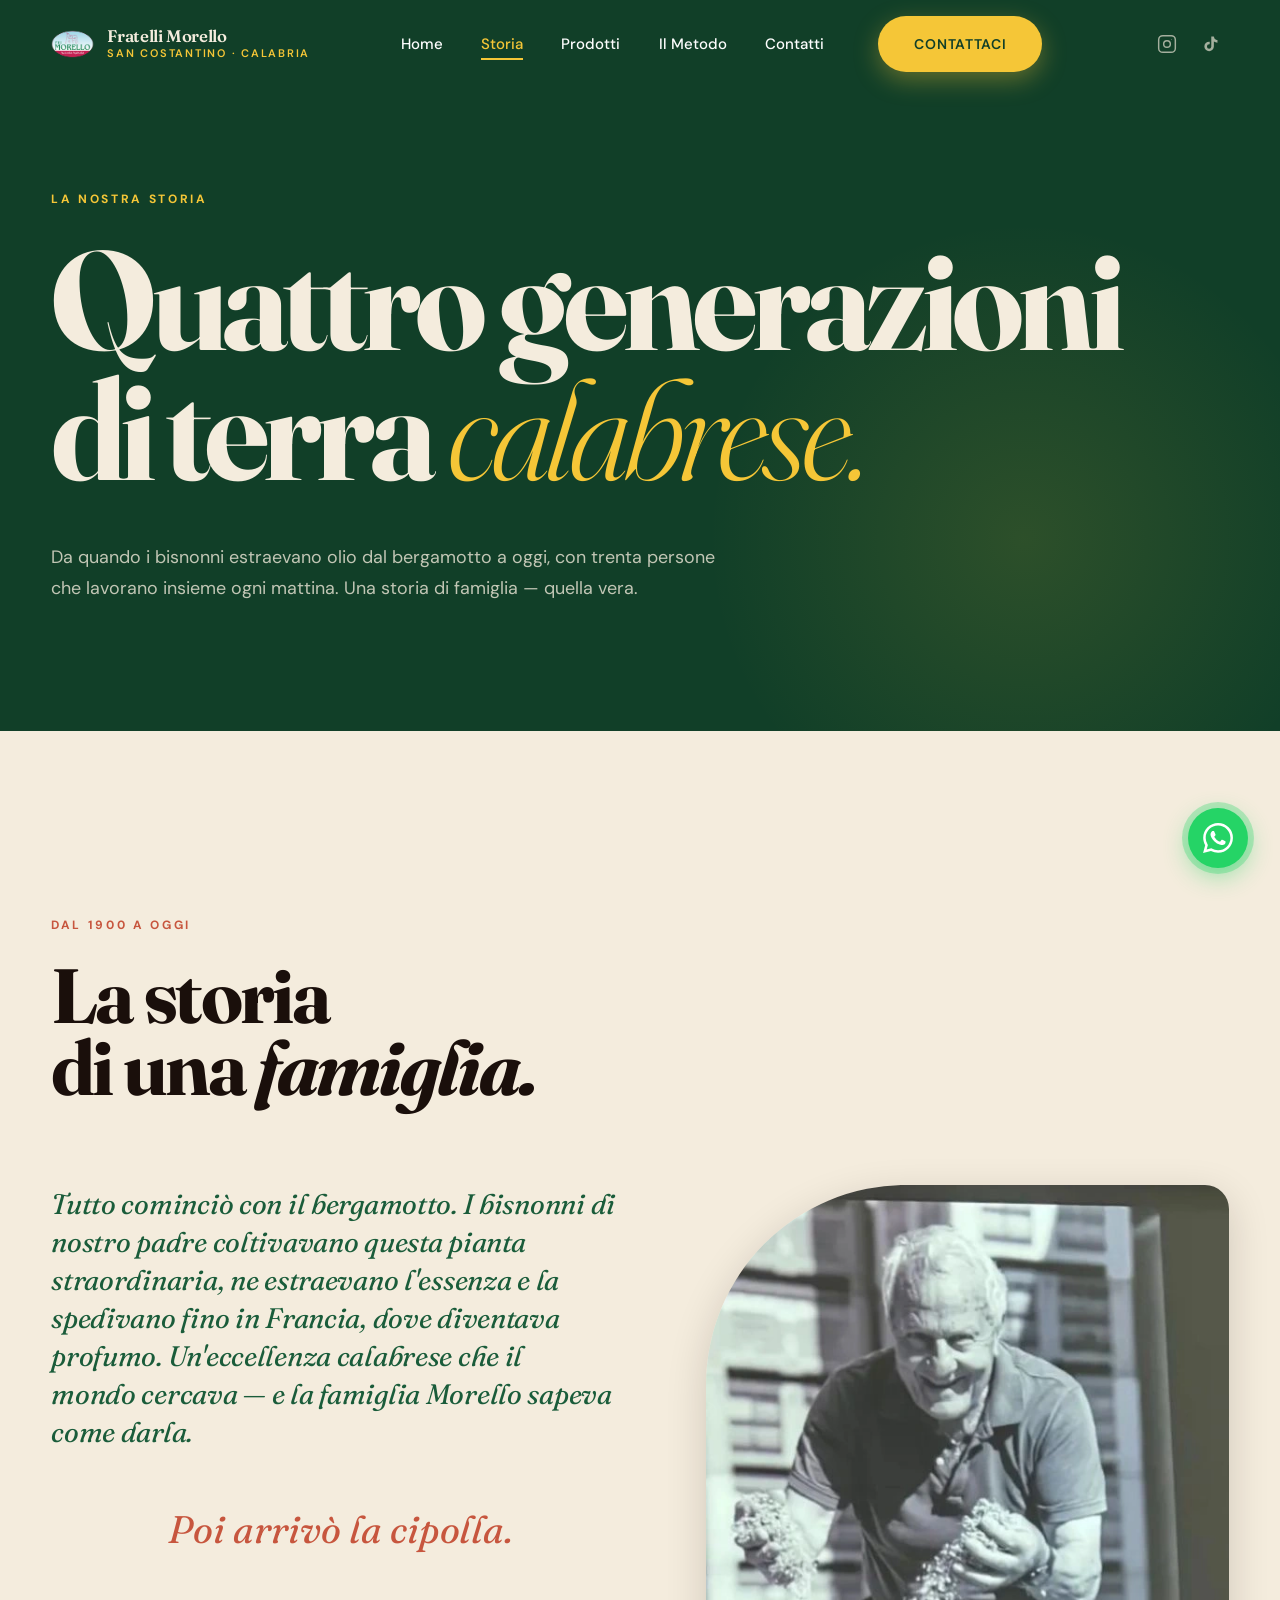
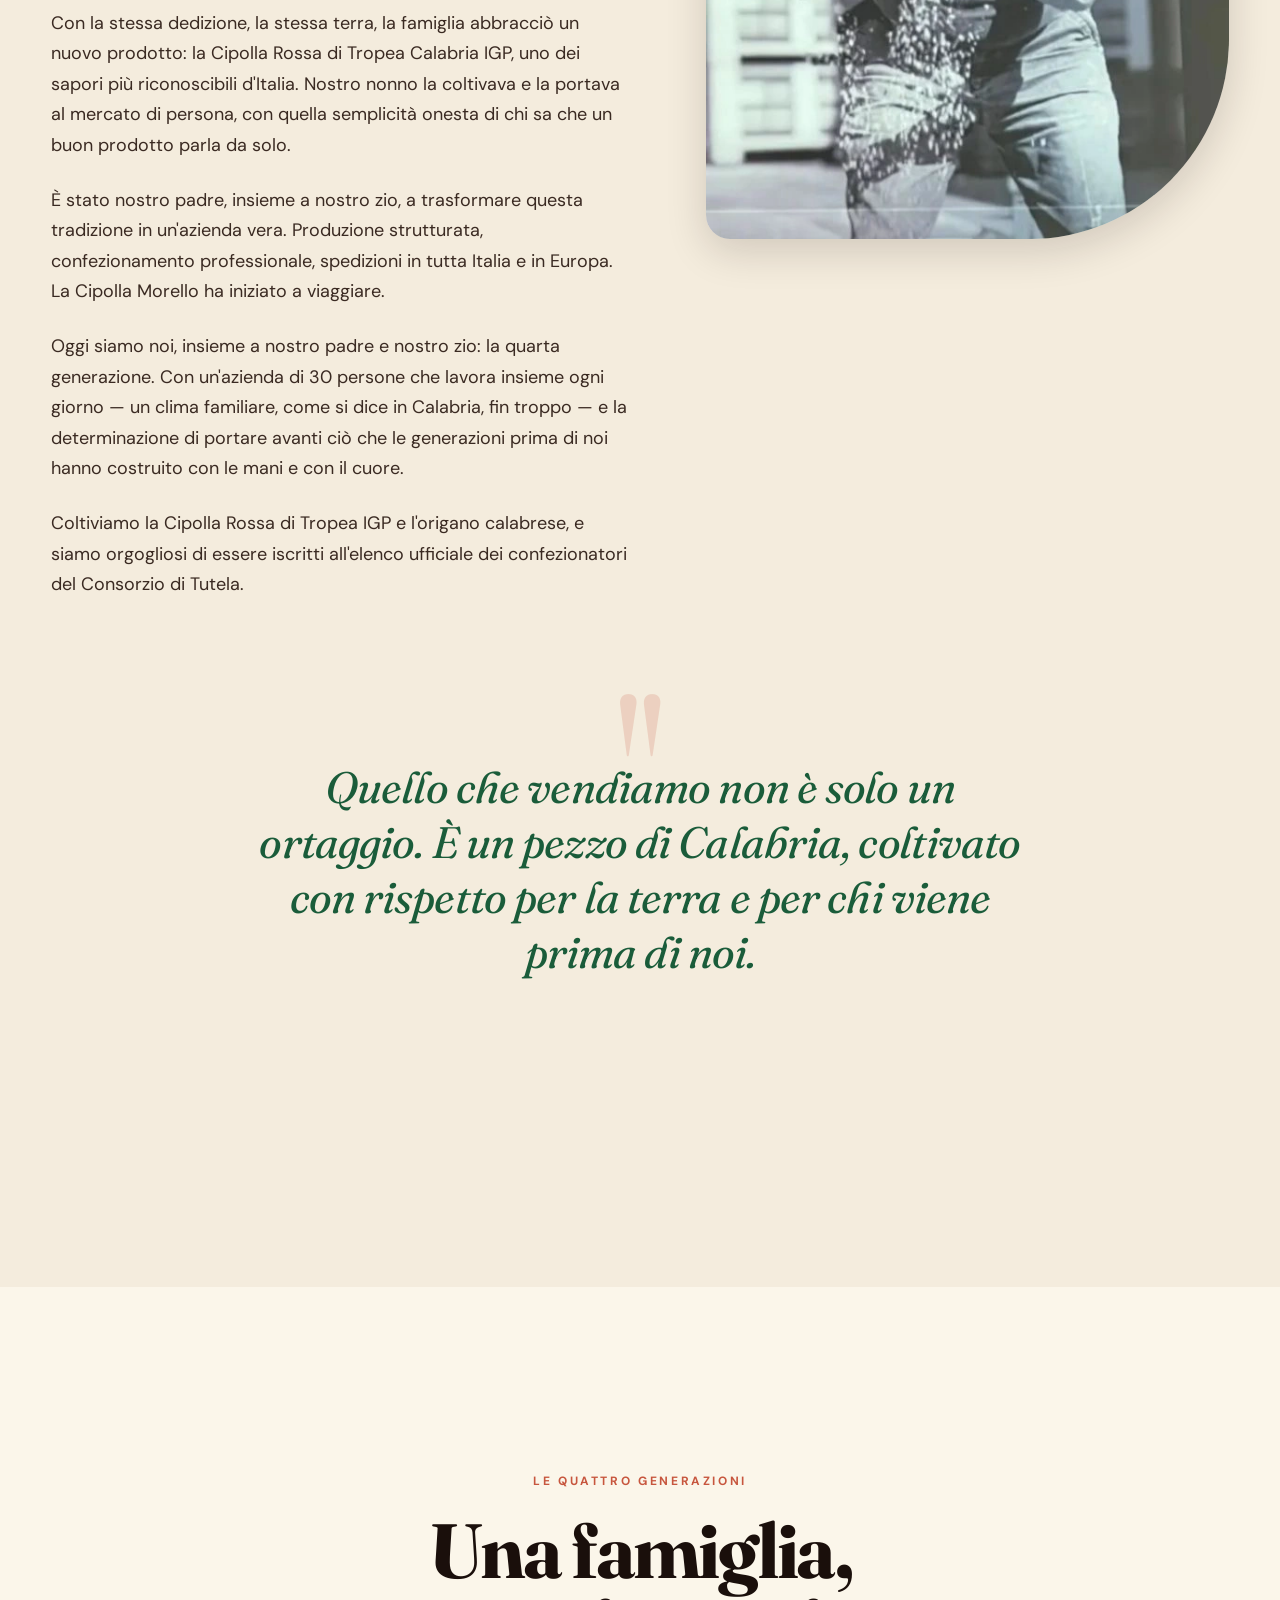
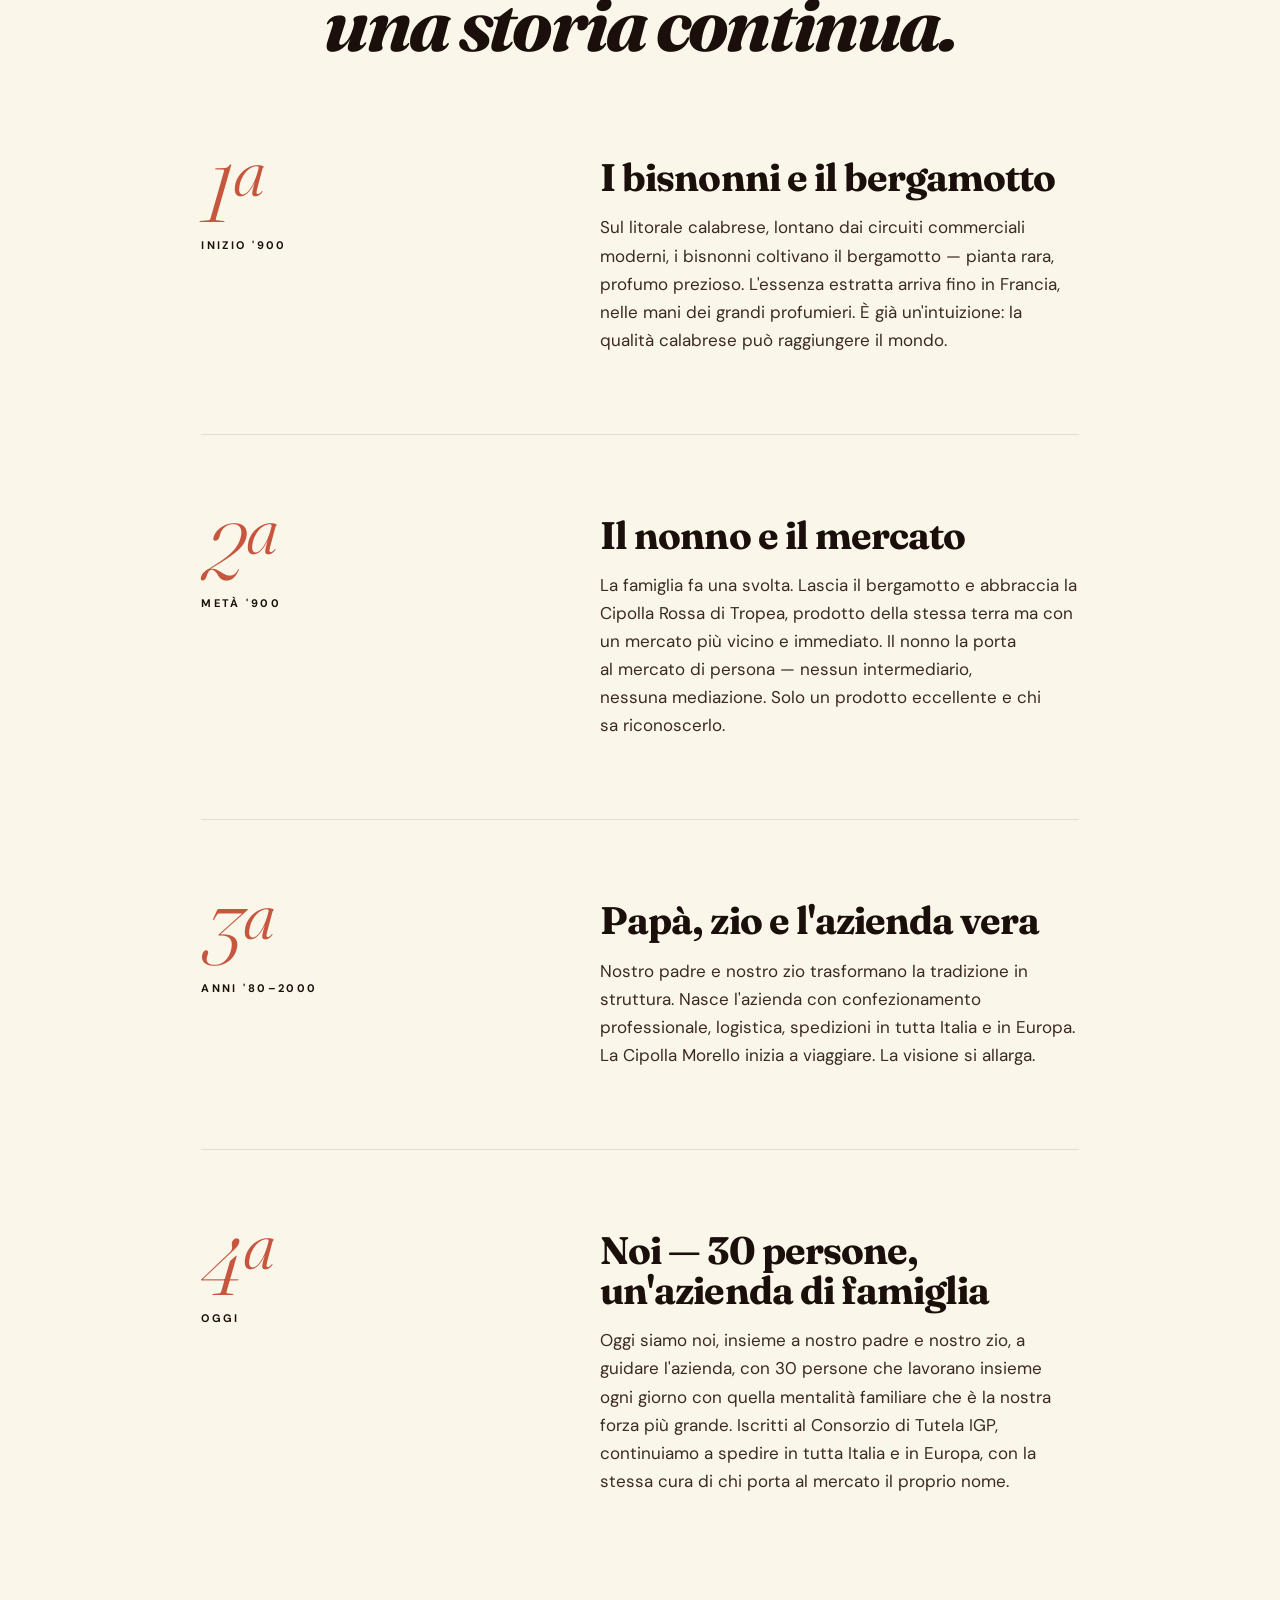
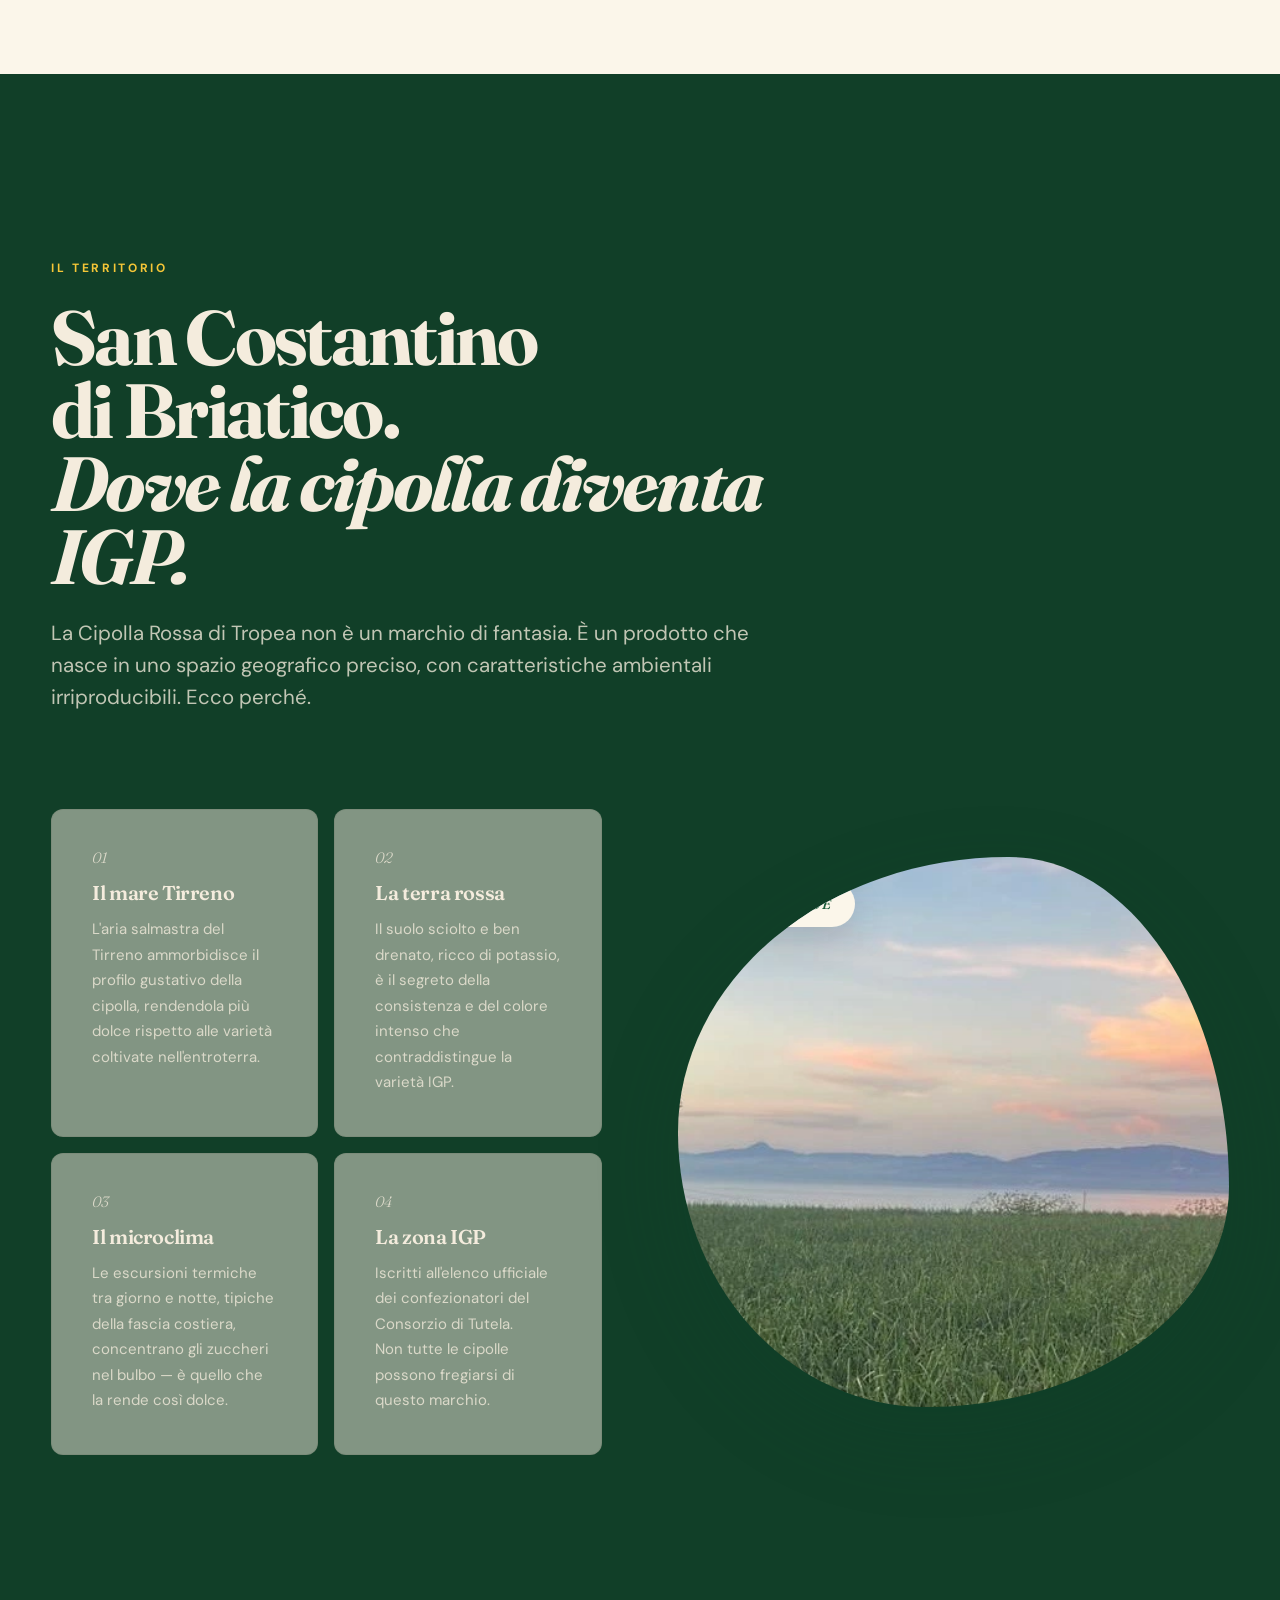
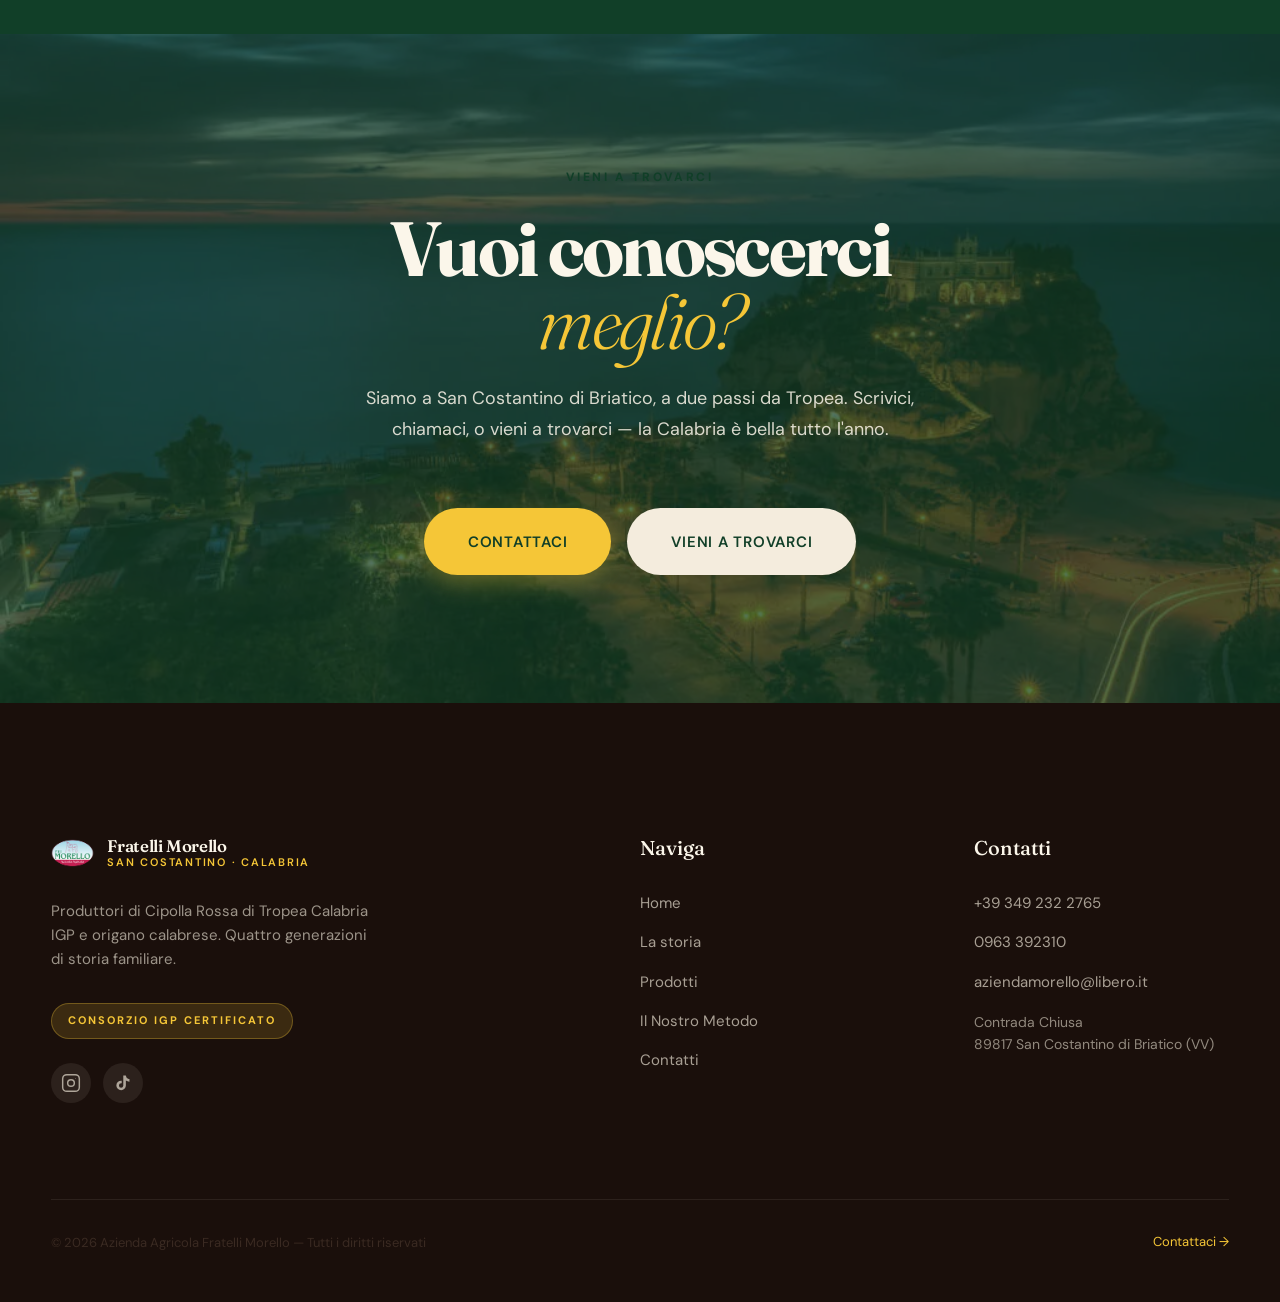
==== commit af4c6b80: "Aggiornamento contenuti: CTA con Tropea, origano, seme, spedizioni EU" ====
--- a/chi-siamo.html
+++ b/chi-siamo.html
@@ -338,7 +338,7 @@
     <span class="kicker" style="color:var(--cipolla-deep);">Vieni a trovarci</span>
     <h2>Vuoi conoscerci<br /><em>meglio?</em></h2>
     <p>
-      Siamo a San Costantino di Briatico. Scrivici, chiamaci, o vieni a trovarci —
+      Siamo a San Costantino di Briatico, a due passi da Tropea. Scrivici, chiamaci, o vieni a trovarci —
       la Calabria è bella tutto l'anno.
     </p>
     <div class="cta-band__actions">
--- a/css/style.css
+++ b/css/style.css
@@ -1890,7 +1890,10 @@
    20. CTA BAND
    -----------------------------------------------------------*/
 .cta-band {
-  background: var(--terracotta);
+  background-color: var(--cipolla-deep);   /* fallback se Tropea.webp non carica */
+  background-image: url('../img/Tropea.webp');
+  background-size: cover;
+  background-position: center;
   color: var(--avorio);
   padding: clamp(5rem, 10vw, 8rem) 0;
   text-align: center;
@@ -1901,12 +1904,8 @@
 .cta-band::before {
   content: '';
   position: absolute;
-  top: 50%;
-  left: 50%;
-  width: 120%;
-  aspect-ratio: 1;
-  background: radial-gradient(circle, rgba(245, 198, 55, 0.18) 0%, transparent 60%);
-  transform: translate(-50%, -50%);
+  inset: 0;
+  background: rgba(17, 63, 40, 0.72);   /* overlay scuro per leggibilità */
   pointer-events: none;
 }
 
@@ -1918,7 +1917,7 @@
 }
 
 .cta-band h2 em {
-  color: var(--cipolla-deep);
+  color: var(--oro);
   font-style: italic;
   font-weight: 300;
 }
@@ -2343,6 +2342,16 @@
   color: rgba(244, 236, 221, 0.82);
   max-width: 62ch;
   margin-inline: auto;
+}
+
+.seme-cycle__img {
+  display: block;
+  width: 100%;
+  max-width: 520px;
+  margin: var(--s-10) auto 0;
+  aspect-ratio: 4/3;
+  object-fit: cover;
+  border-radius: var(--r-md);
 }
 
 .seme-cycle__deco {
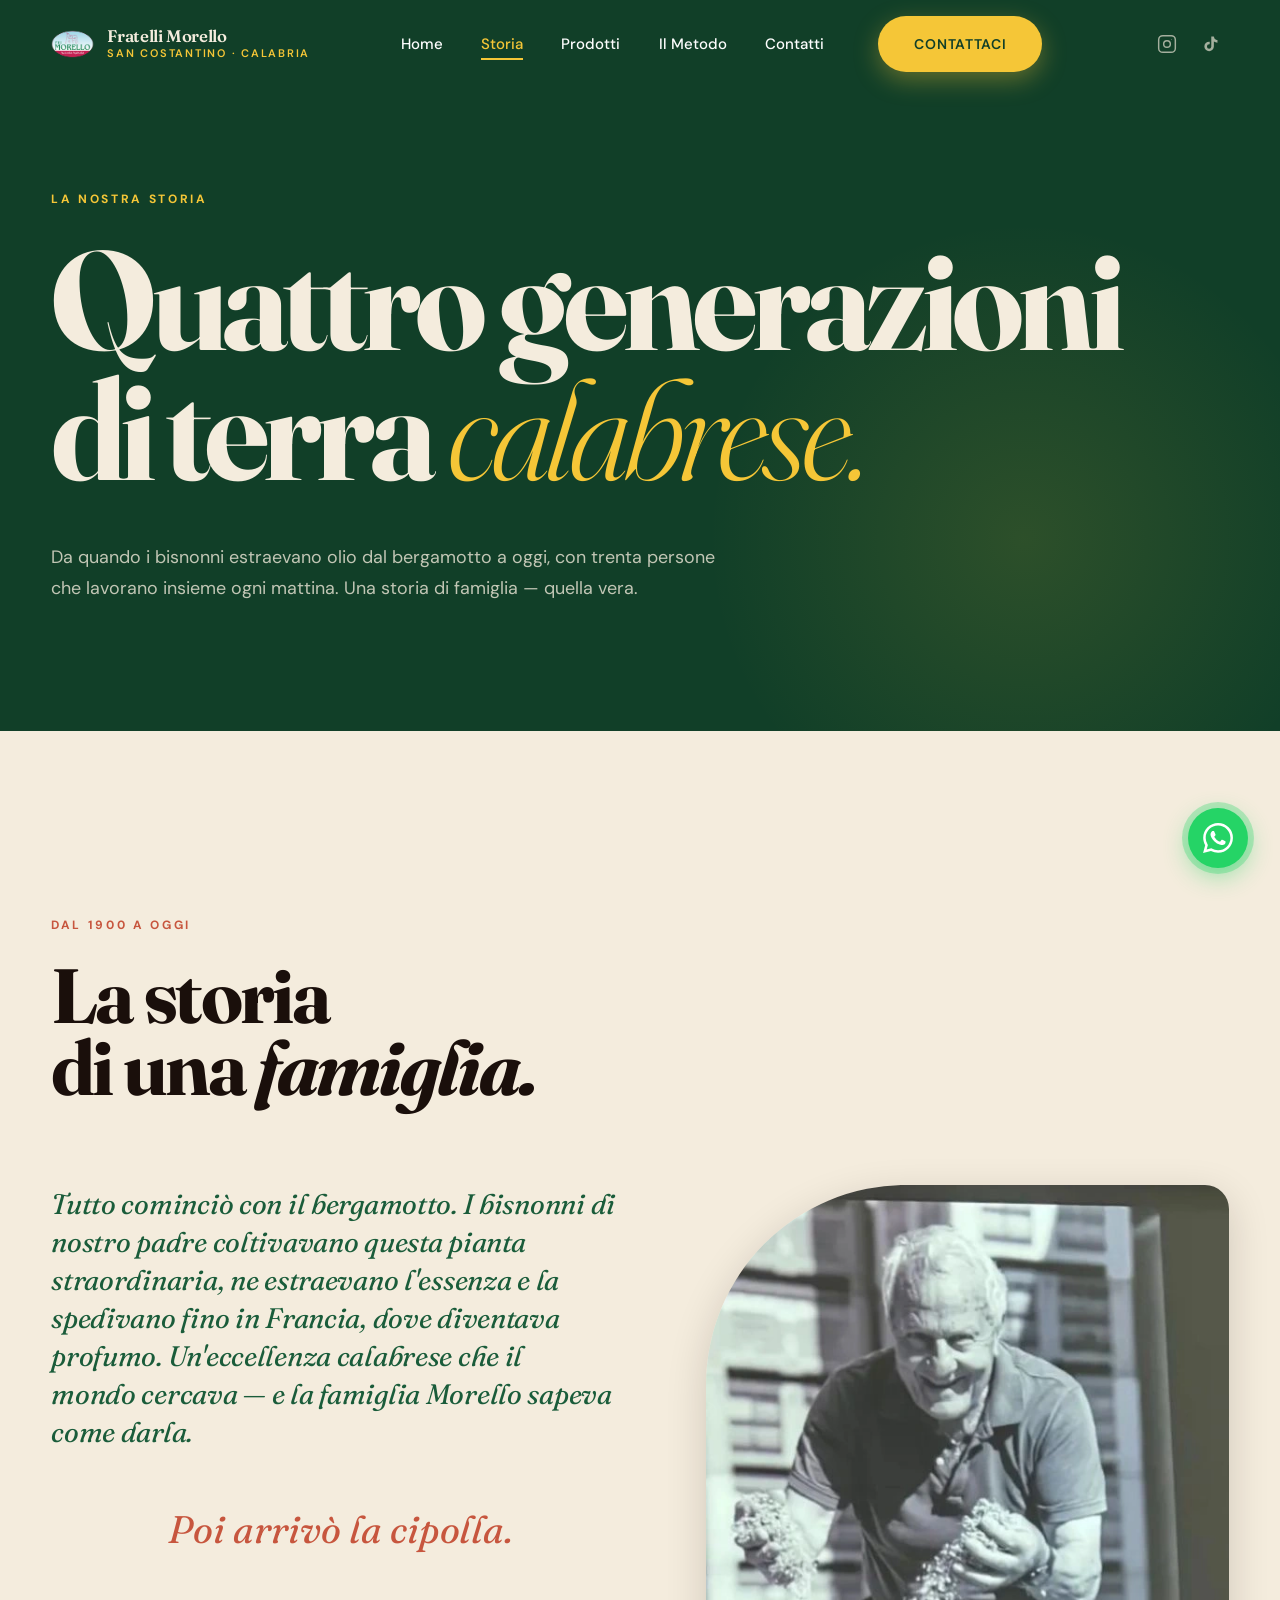
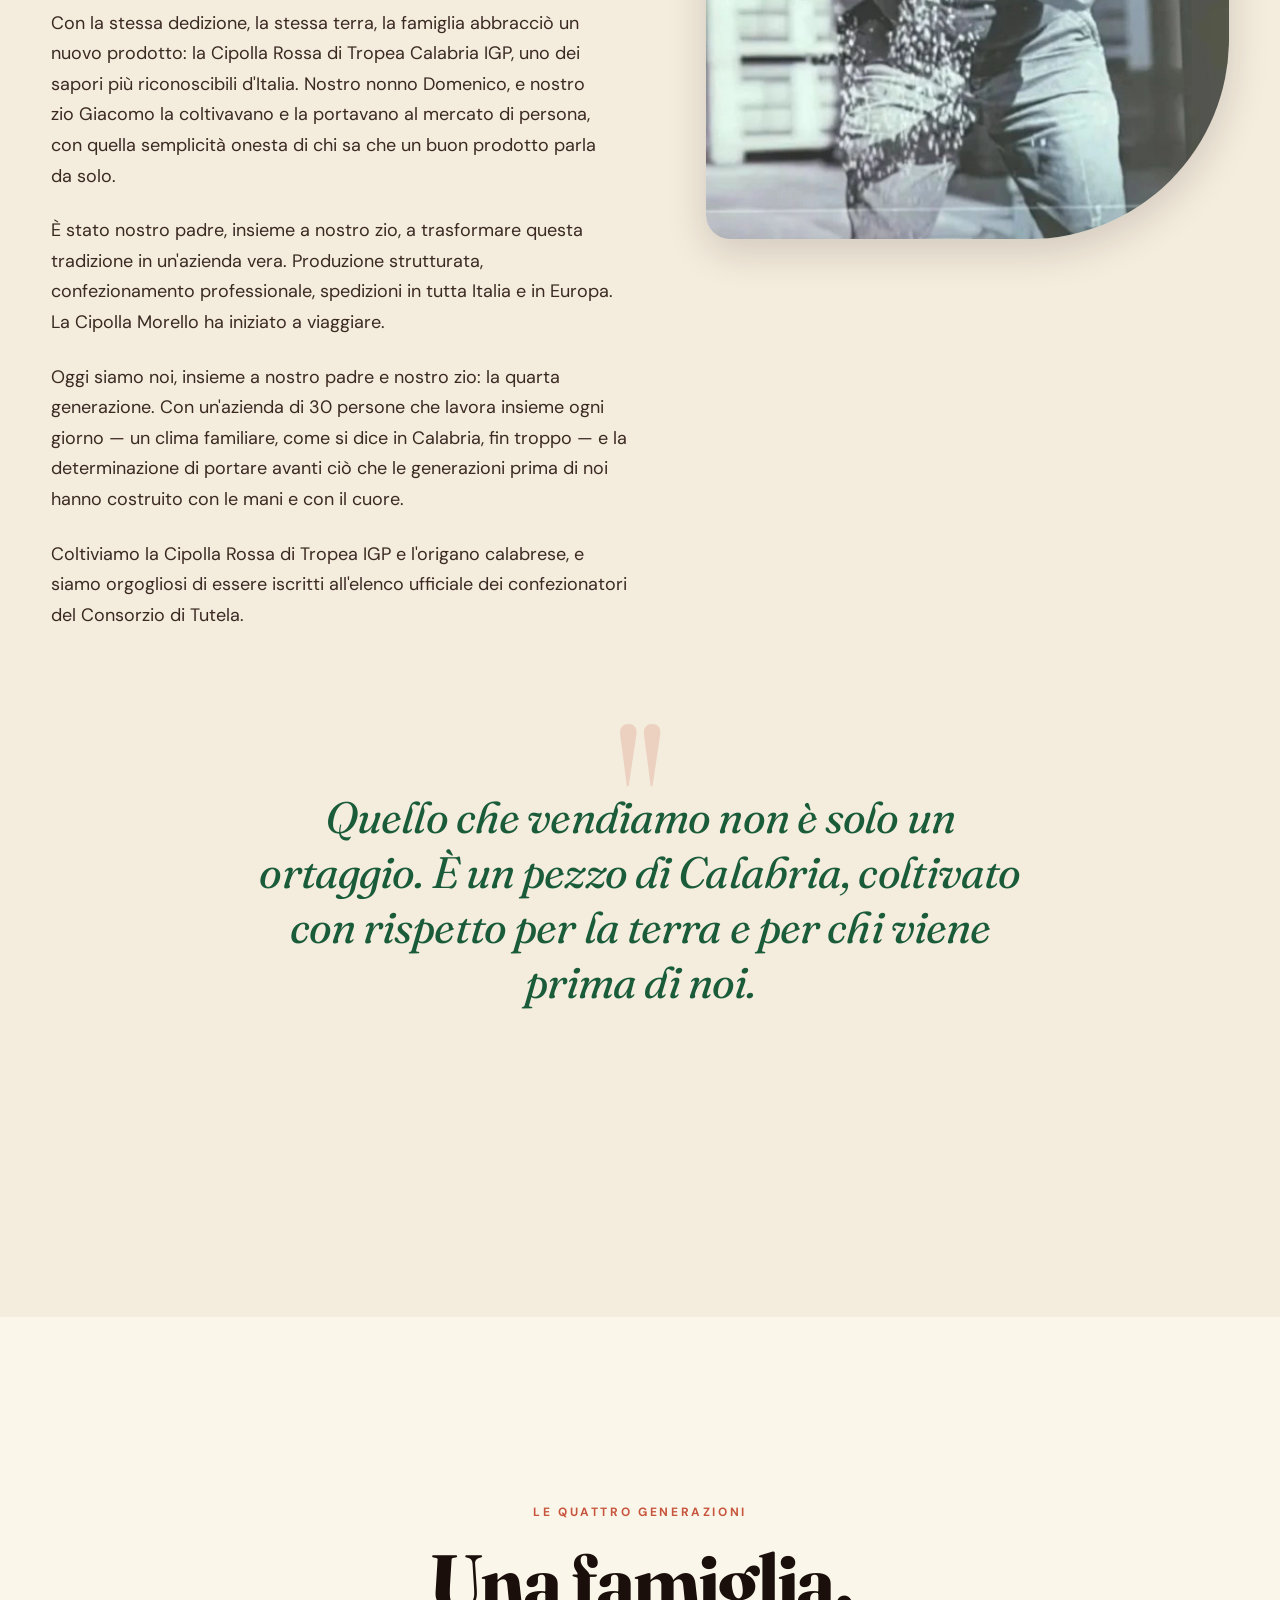
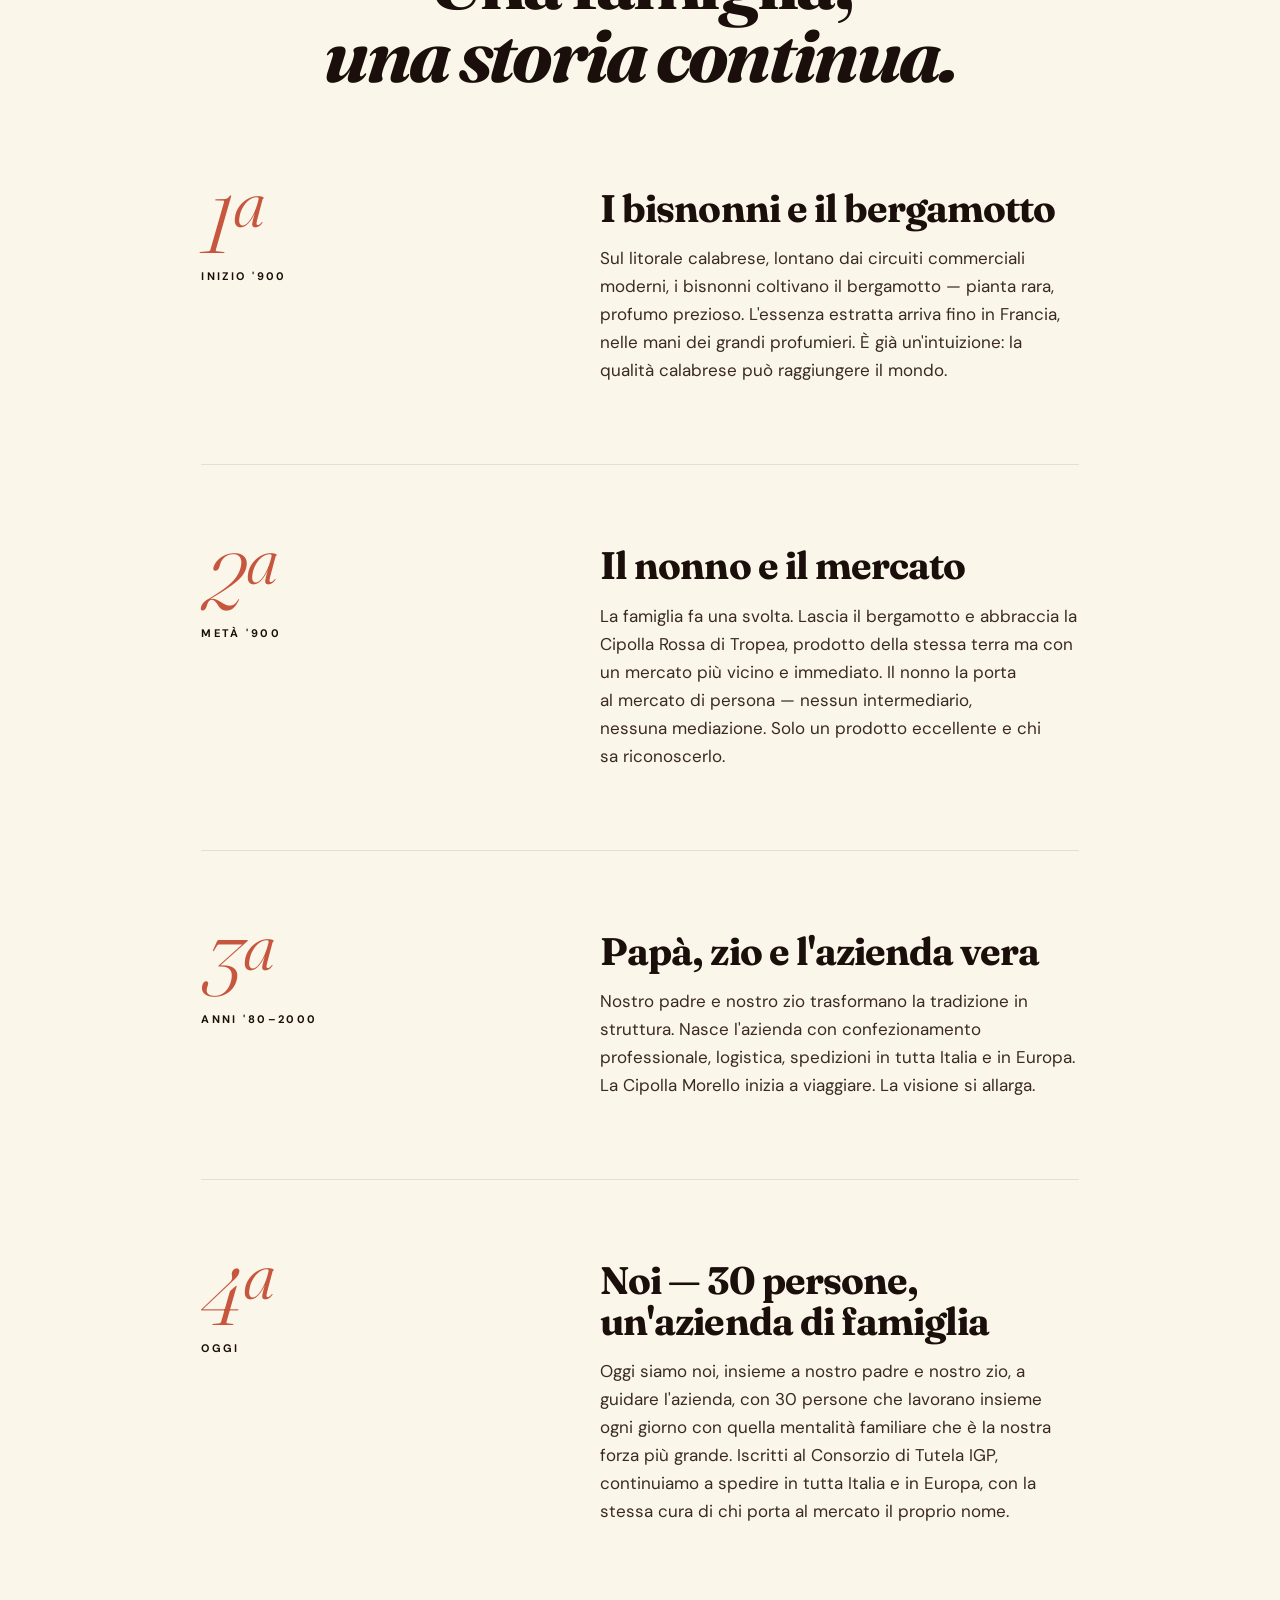
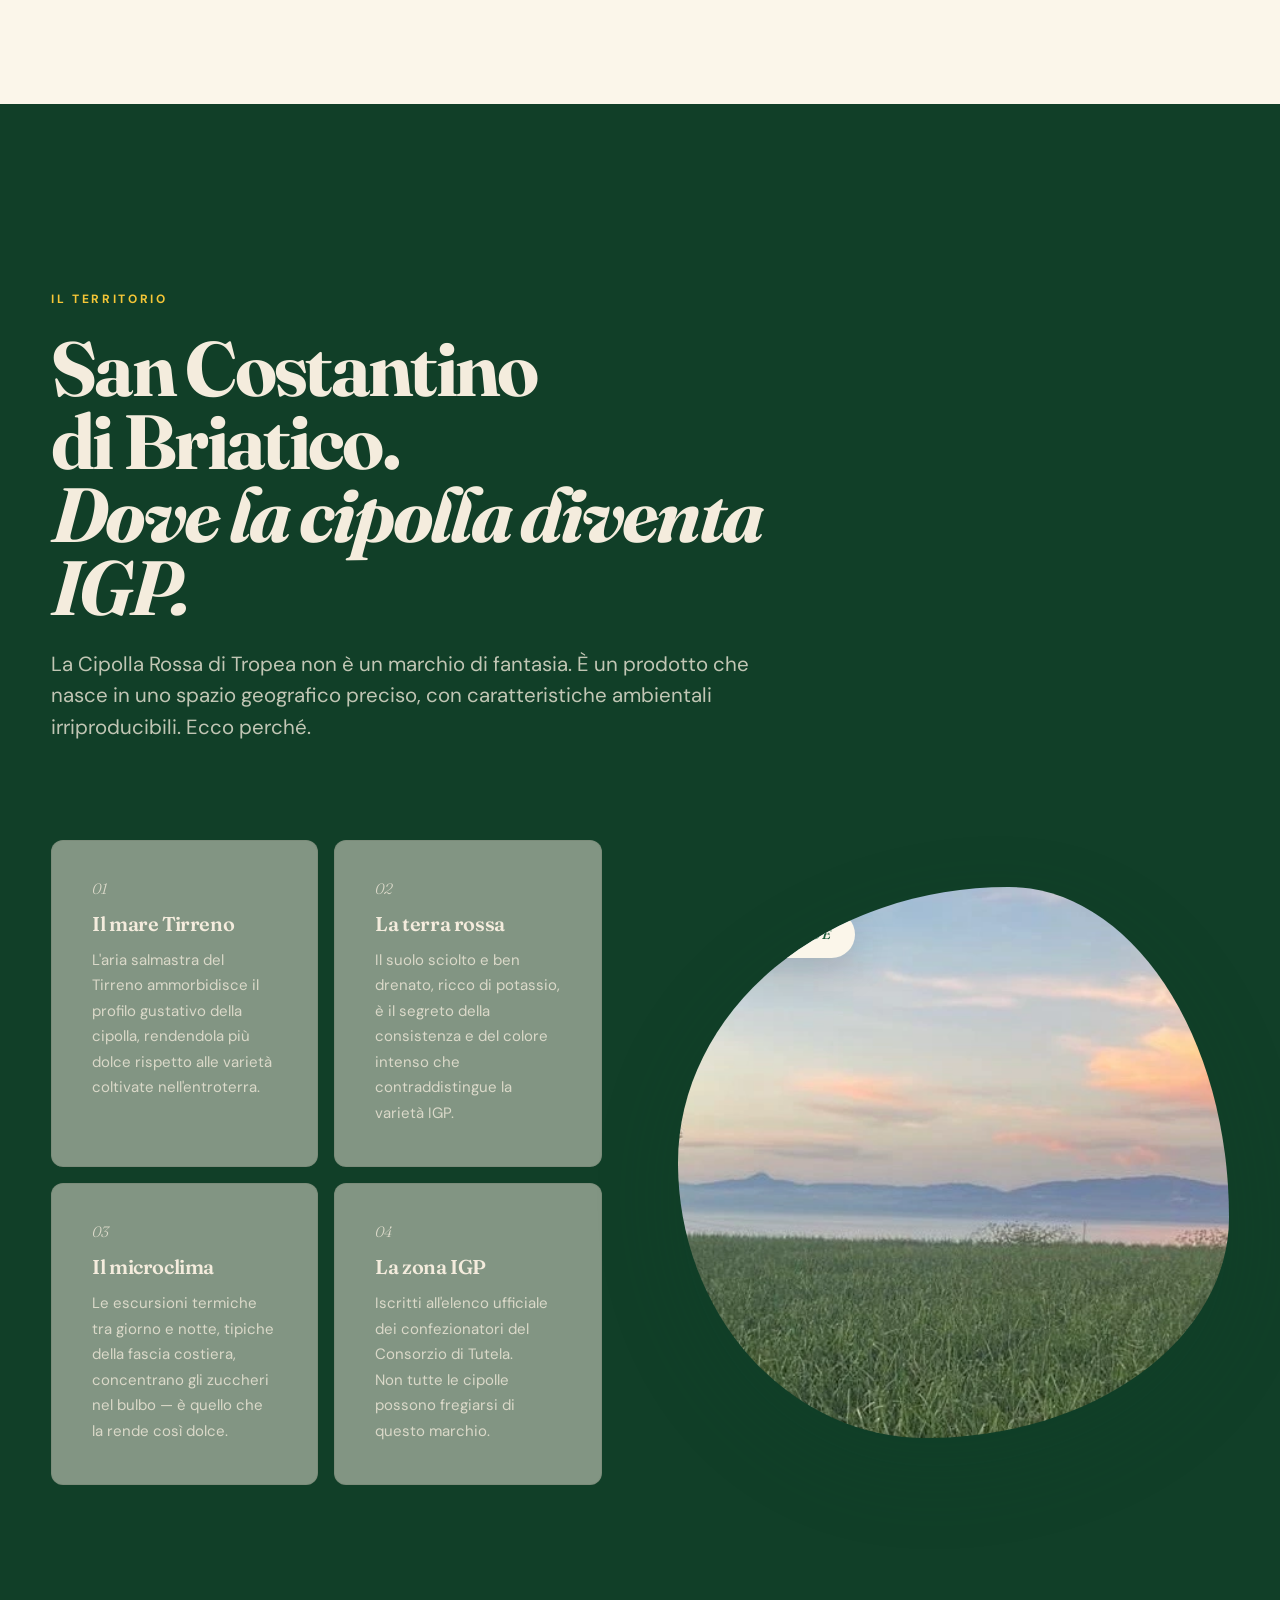
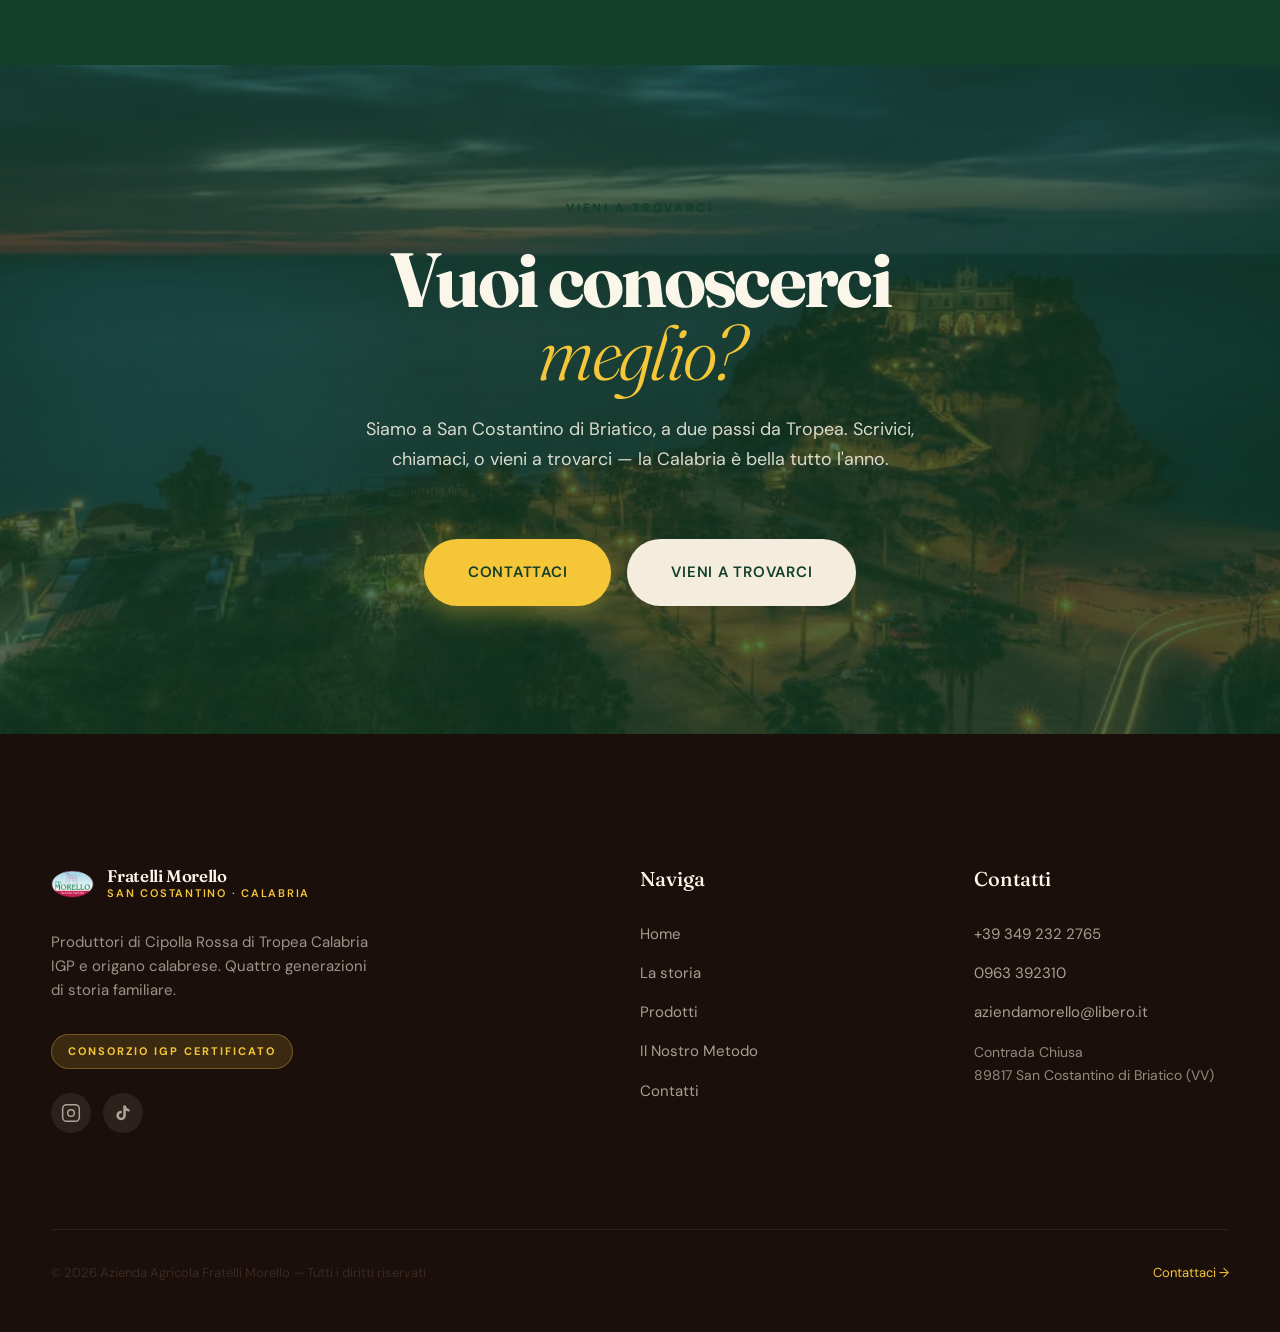
==== commit 92fc035a: "Add files via upload" ====
--- a/chi-siamo.html
+++ b/chi-siamo.html
@@ -149,7 +149,7 @@
         <p>
           Con la stessa dedizione, la stessa terra, la famiglia abbracciò un nuovo
           prodotto: la Cipolla Rossa di Tropea Calabria IGP, uno dei sapori più
-          riconoscibili d'Italia. Nostro nonno la coltivava e la portava al mercato
+          riconoscibili d'Italia. Nostro nonno Domenico, e nostro zio Giacomo la coltivavano e la portavano al mercato
           di persona, con quella semplicità onesta di chi sa che un buon prodotto
           parla da solo.
         </p>
--- a/css/style.css
+++ b/css/style.css
@@ -1119,59 +1119,72 @@
   gap: var(--s-6);
 }
 
+/* Product card — split layout: foto in alto, testo su sfondo solido in basso */
 .product {
-  position: relative;
-  aspect-ratio: 4 / 5;
+  display: flex;
+  flex-direction: column;
   border-radius: var(--r-md);
   overflow: hidden;
-  isolation: isolate;
-  cursor: pointer;
+  background: var(--avorio);
+  box-shadow: 0 2px 20px rgba(26, 15, 11, 0.07);
+  transition: transform var(--t-med) var(--ease),
+              box-shadow var(--t-med) var(--ease);
+  text-decoration: none;
+  color: inherit;
+}
+
+.product:hover {
+  transform: translateY(-6px);
+  box-shadow: 0 16px 44px rgba(26, 15, 11, 0.14);
+}
+
+/* Wrapper immagine — isola l'overflow del zoom */
+.product__media {
+  overflow: hidden;
+  flex-shrink: 0;
   background: var(--cipolla-deep);
 }
 
 .product__img {
-  position: absolute;
-  inset: 0;
+  display: block;
   width: 100%;
-  height: 100%;
+  aspect-ratio: 3 / 2;
   object-fit: cover;
   transition: transform 1.2s var(--ease);
-  z-index: 0;
 }
 
 .product:hover .product__img {
   transform: scale(1.06);
 }
 
-.product__overlay {
-  position: absolute;
-  inset: 0;
-  background: linear-gradient(180deg,
-    rgba(17, 63, 40, 0) 0%,
-    rgba(17, 63, 40, 0.1) 40%,
-    rgba(17, 63, 40, 0.85) 80%,
-    rgba(26, 15, 11, 0.95) 100%);
-  z-index: 1;
-  transition: opacity var(--t-med) var(--ease);
-}
-
-.product:hover .product__overlay {
-  background: linear-gradient(180deg,
-    rgba(17, 63, 40, 0) 0%,
-    rgba(17, 63, 40, 0.2) 30%,
-    rgba(17, 63, 40, 0.9) 70%,
-    rgba(26, 15, 11, 0.97) 100%);
-}
-
+/* Blocco testo su sfondo solido */
 .product__body {
-  position: absolute;
-  inset-inline: 0;
-  bottom: 0;
-  padding: clamp(1.75rem, 3.5vw, 3rem);
-  z-index: 2;
-  color: var(--crema);
-  transform: translateY(0);
-  transition: transform var(--t-med) var(--ease);
+  padding: var(--s-8) var(--s-7) var(--s-9);
+  display: flex;
+  flex-direction: column;
+  flex: 1;
+  background: var(--avorio);
+  border-top: 1px solid rgba(26, 15, 11, 0.06);
+}
+
+/* Badge — ora inline nel body, non più assoluto */
+.product__badge {
+  display: inline-block;
+  align-self: flex-start;
+  margin-bottom: var(--s-5);
+  background: var(--oro);
+  color: var(--cipolla-deep);
+  padding: var(--s-2) var(--s-4);
+  border-radius: 999px;
+  font-size: 0.6875rem;
+  font-weight: 700;
+  letter-spacing: 0.16em;
+  text-transform: uppercase;
+}
+
+.product__badge--leaf {
+  background: var(--oliva-light);
+  color: var(--avorio);
 }
 
 .product__kicker {
@@ -1184,13 +1197,13 @@
   font-weight: 700;
   letter-spacing: 0.22em;
   text-transform: uppercase;
-  color: var(--oro);
+  color: var(--cipolla);
 }
 
 .product__kicker .dash {
   width: 24px;
   height: 1px;
-  background: currentColor;
+  background: var(--cipolla);
 }
 
 .product__title {
@@ -1199,22 +1212,22 @@
   font-weight: 400;
   line-height: 0.98;
   letter-spacing: -0.025em;
-  color: var(--crema);
+  color: var(--cipolla-deep);
   margin-bottom: var(--s-5);
 }
 
 .product__title em {
-  color: var(--oro);
+  color: var(--terracotta);
   font-style: italic;
   font-weight: 300;
 }
 
 .product__desc {
-  color: rgba(244, 236, 221, 0.85);
+  color: var(--grafite);
   font-size: 0.9375rem;
   line-height: 1.6;
   max-width: 36ch;
-  margin-bottom: var(--s-6);
+  margin-bottom: var(--s-8);
 }
 
 .product__cta {
@@ -1225,38 +1238,20 @@
   font-weight: 700;
   letter-spacing: 0.18em;
   text-transform: uppercase;
-  color: var(--crema);
+  color: var(--cipolla-deep);
   padding-bottom: 4px;
-  border-bottom: 1.5px solid rgba(244, 236, 221, 0.4);
-  transition: gap var(--t-fast) var(--ease), border-color var(--t-fast) var(--ease);
+  border-bottom: 1.5px solid rgba(26, 15, 11, 0.22);
+  transition: gap var(--t-fast) var(--ease),
+              border-color var(--t-fast) var(--ease),
+              color var(--t-fast) var(--ease);
+  margin-top: auto;
+  align-self: flex-start;
 }
 
 .product:hover .product__cta {
   gap: var(--s-5);
-  border-bottom-color: var(--oro);
-  color: var(--oro);
-}
-
-/* IGP badge floating */
-.product__badge {
-  position: absolute;
-  top: var(--s-5);
-  right: var(--s-5);
-  z-index: 3;
-  background: var(--oro);
-  color: var(--cipolla-deep);
-  padding: var(--s-2) var(--s-4);
-  border-radius: 999px;
-  font-size: 0.6875rem;
-  font-weight: 700;
-  letter-spacing: 0.16em;
-  text-transform: uppercase;
-  box-shadow: var(--shadow-sm);
-}
-
-.product__badge--leaf {
-  background: var(--oliva);
-  color: var(--crema);
+  border-bottom-color: var(--cipolla);
+  color: var(--cipolla);
 }
 
 /* -----------------------------------------------------------
@@ -1934,6 +1929,12 @@
   gap: var(--s-4);
   justify-content: center;
   flex-wrap: wrap;
+}
+
+@media (max-width: 768px) {
+  .cta-band {
+    background-image: url('../img/CTA-CELL.webp');
+  }
 }
 
 .cta-band--dark {
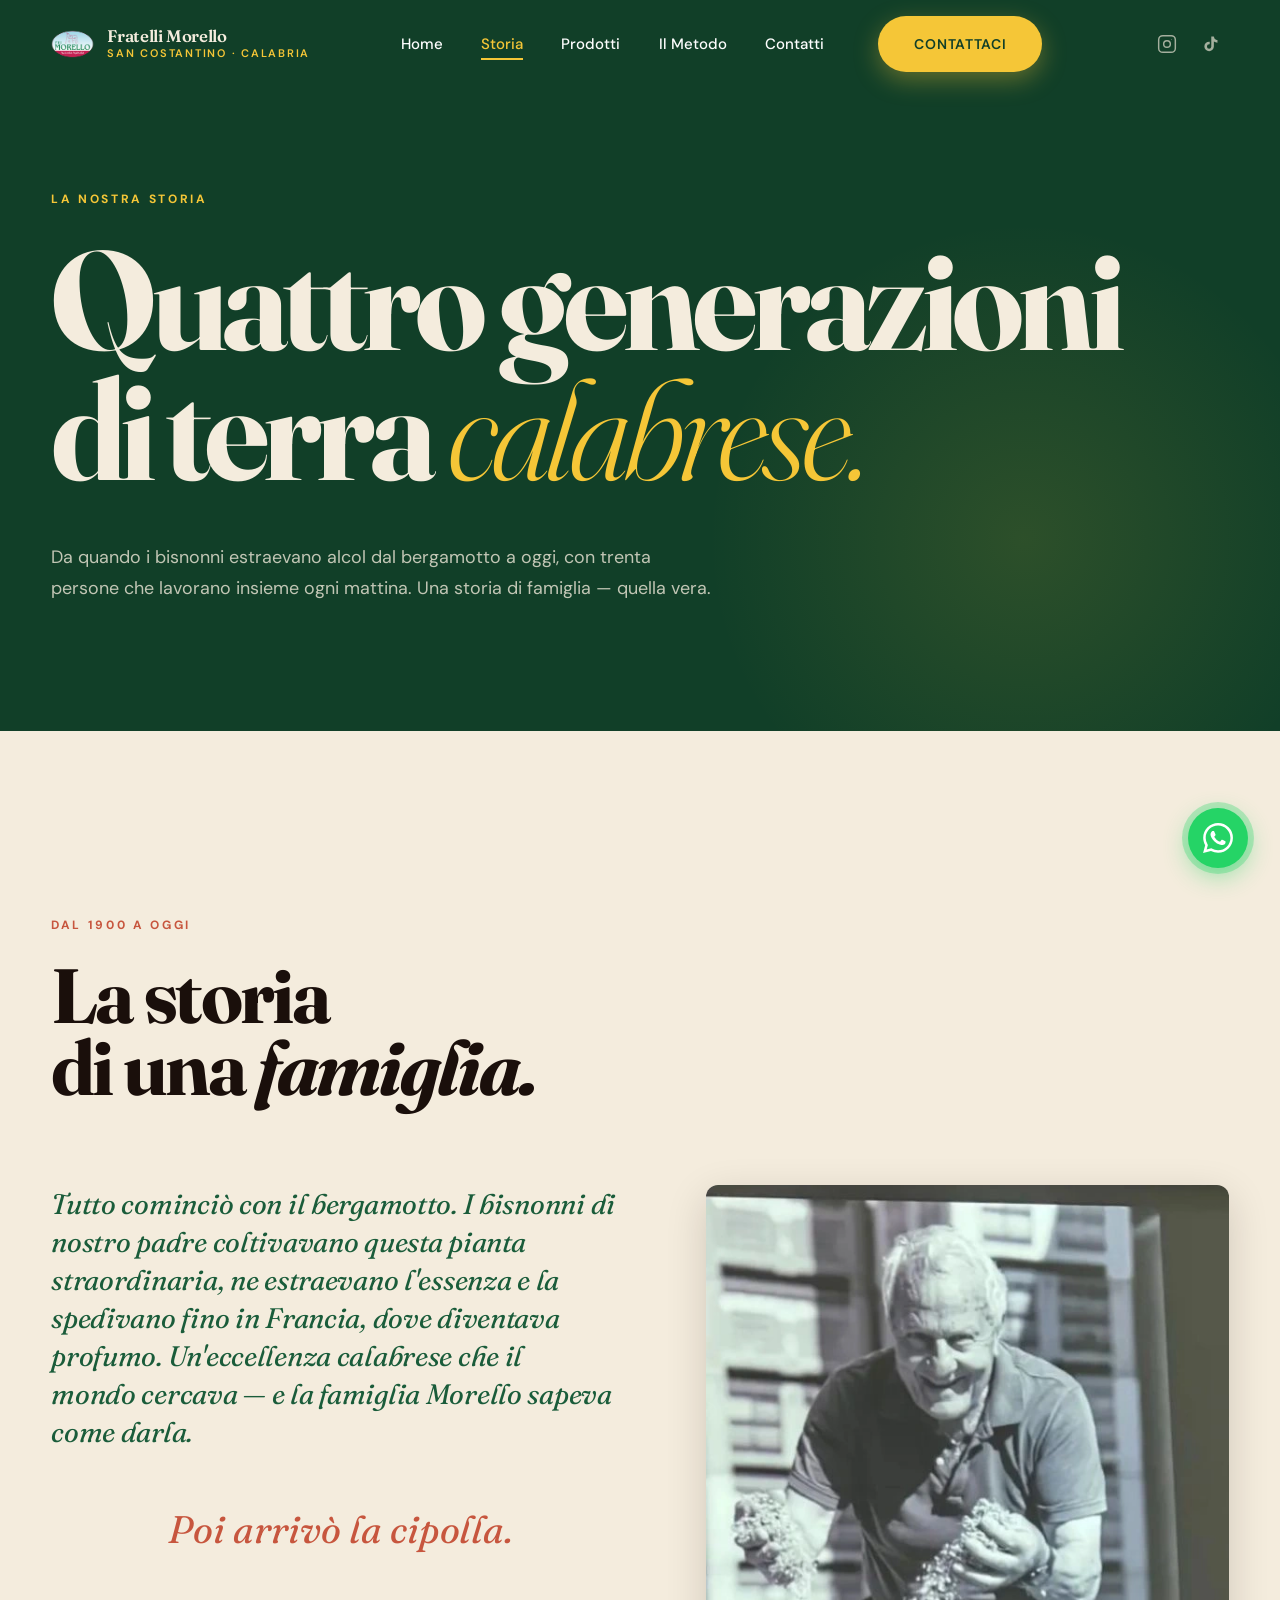
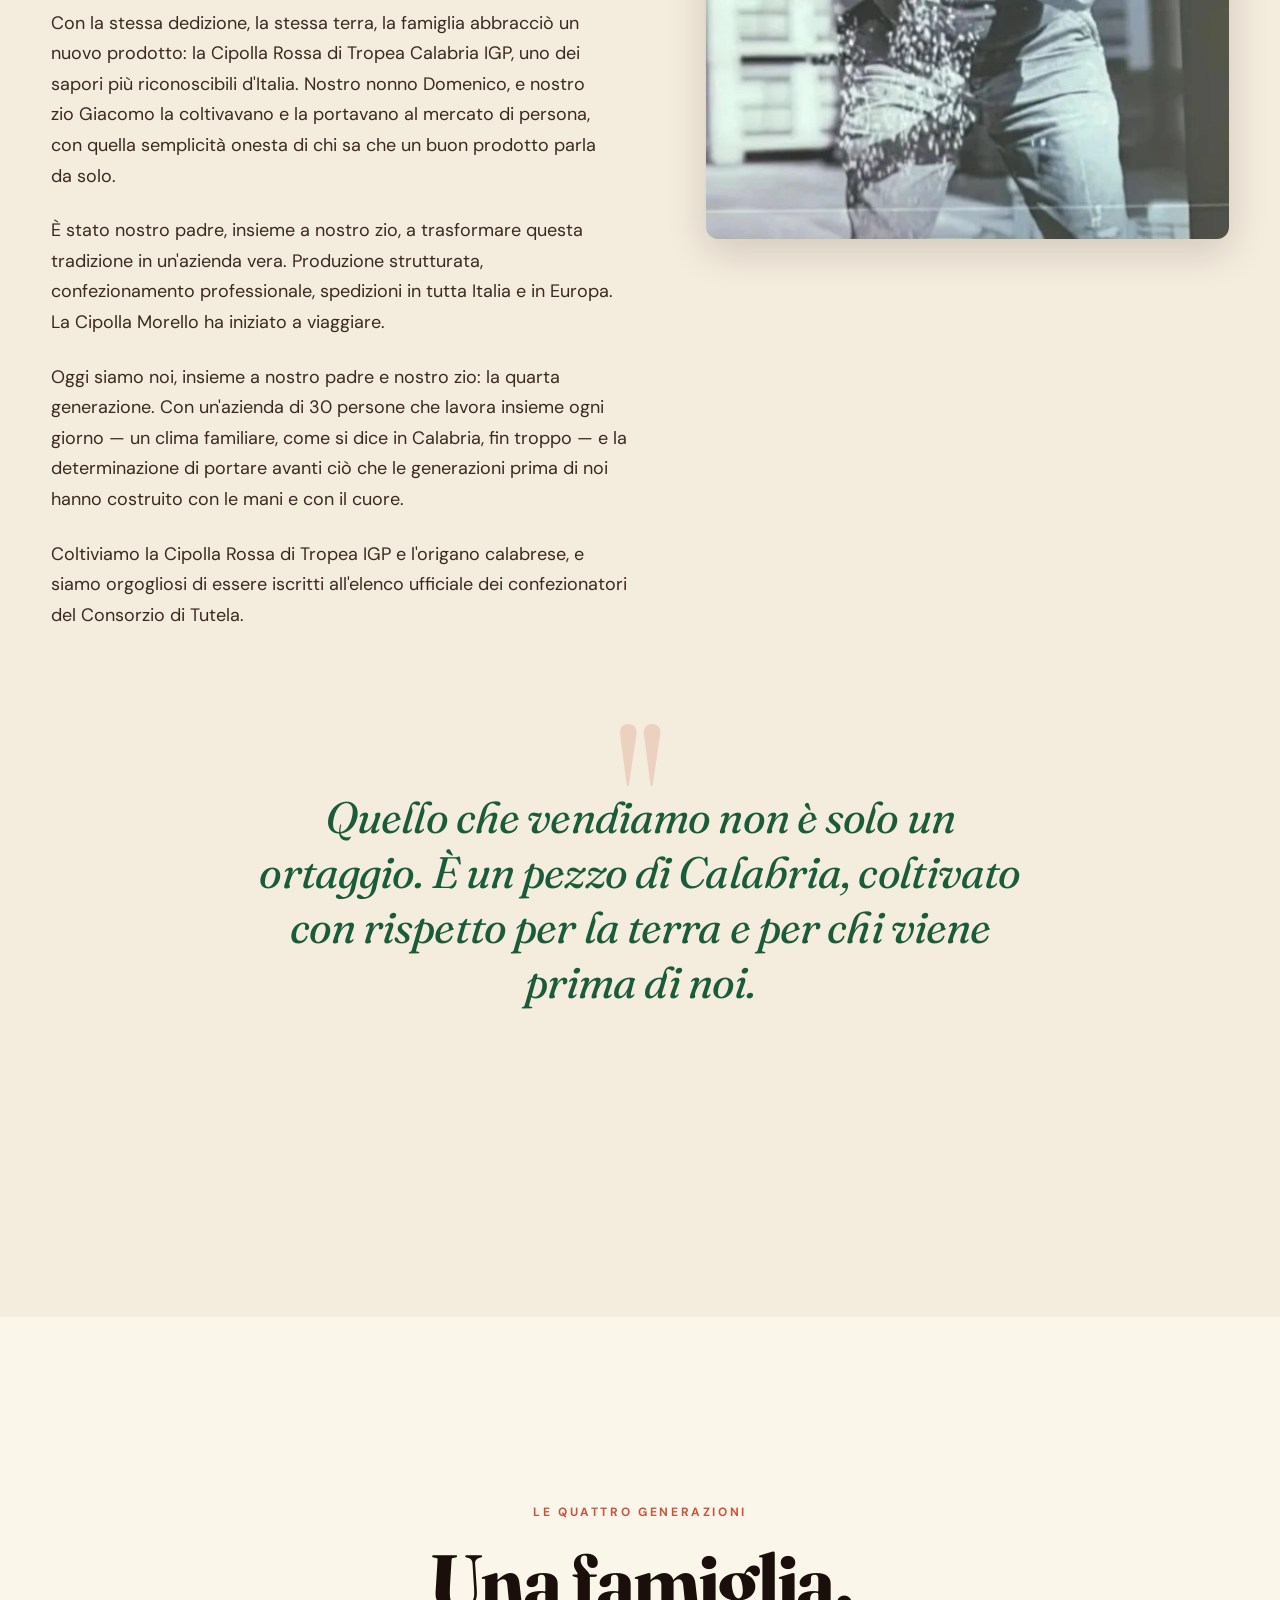
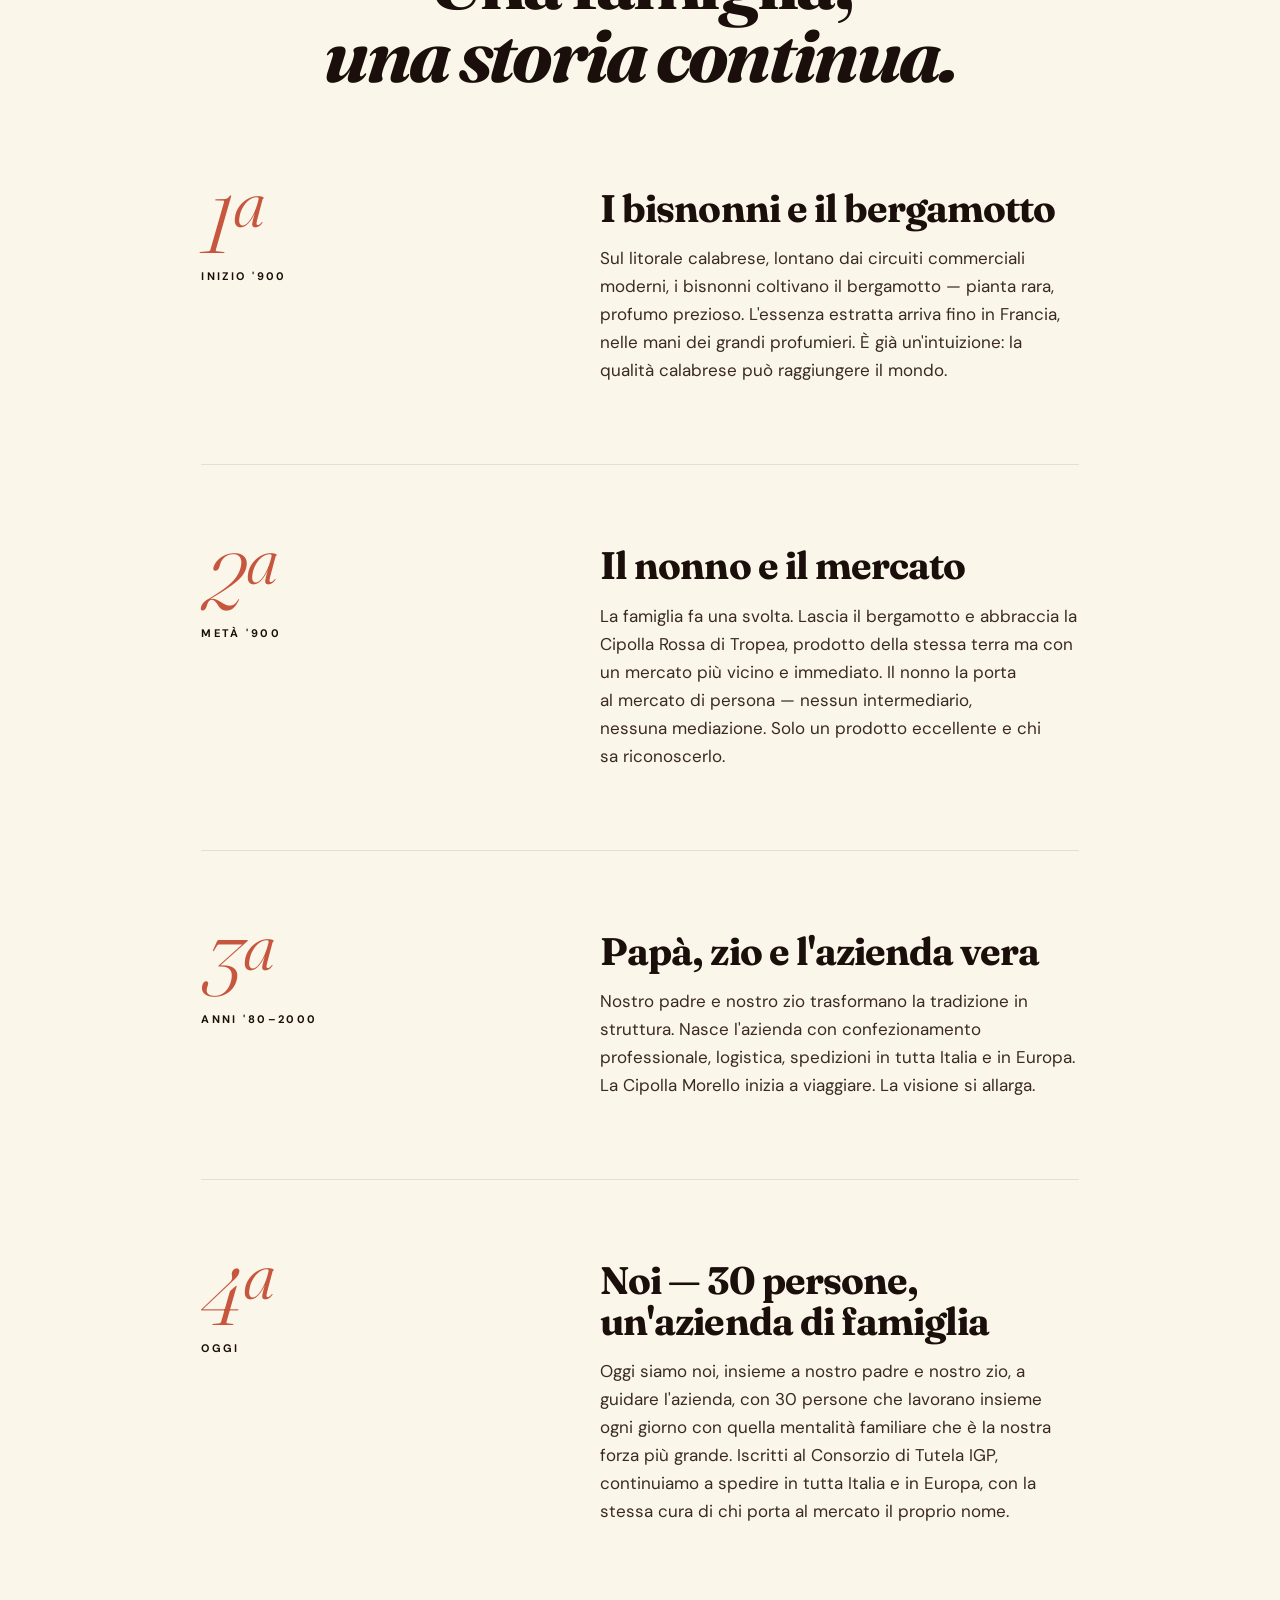
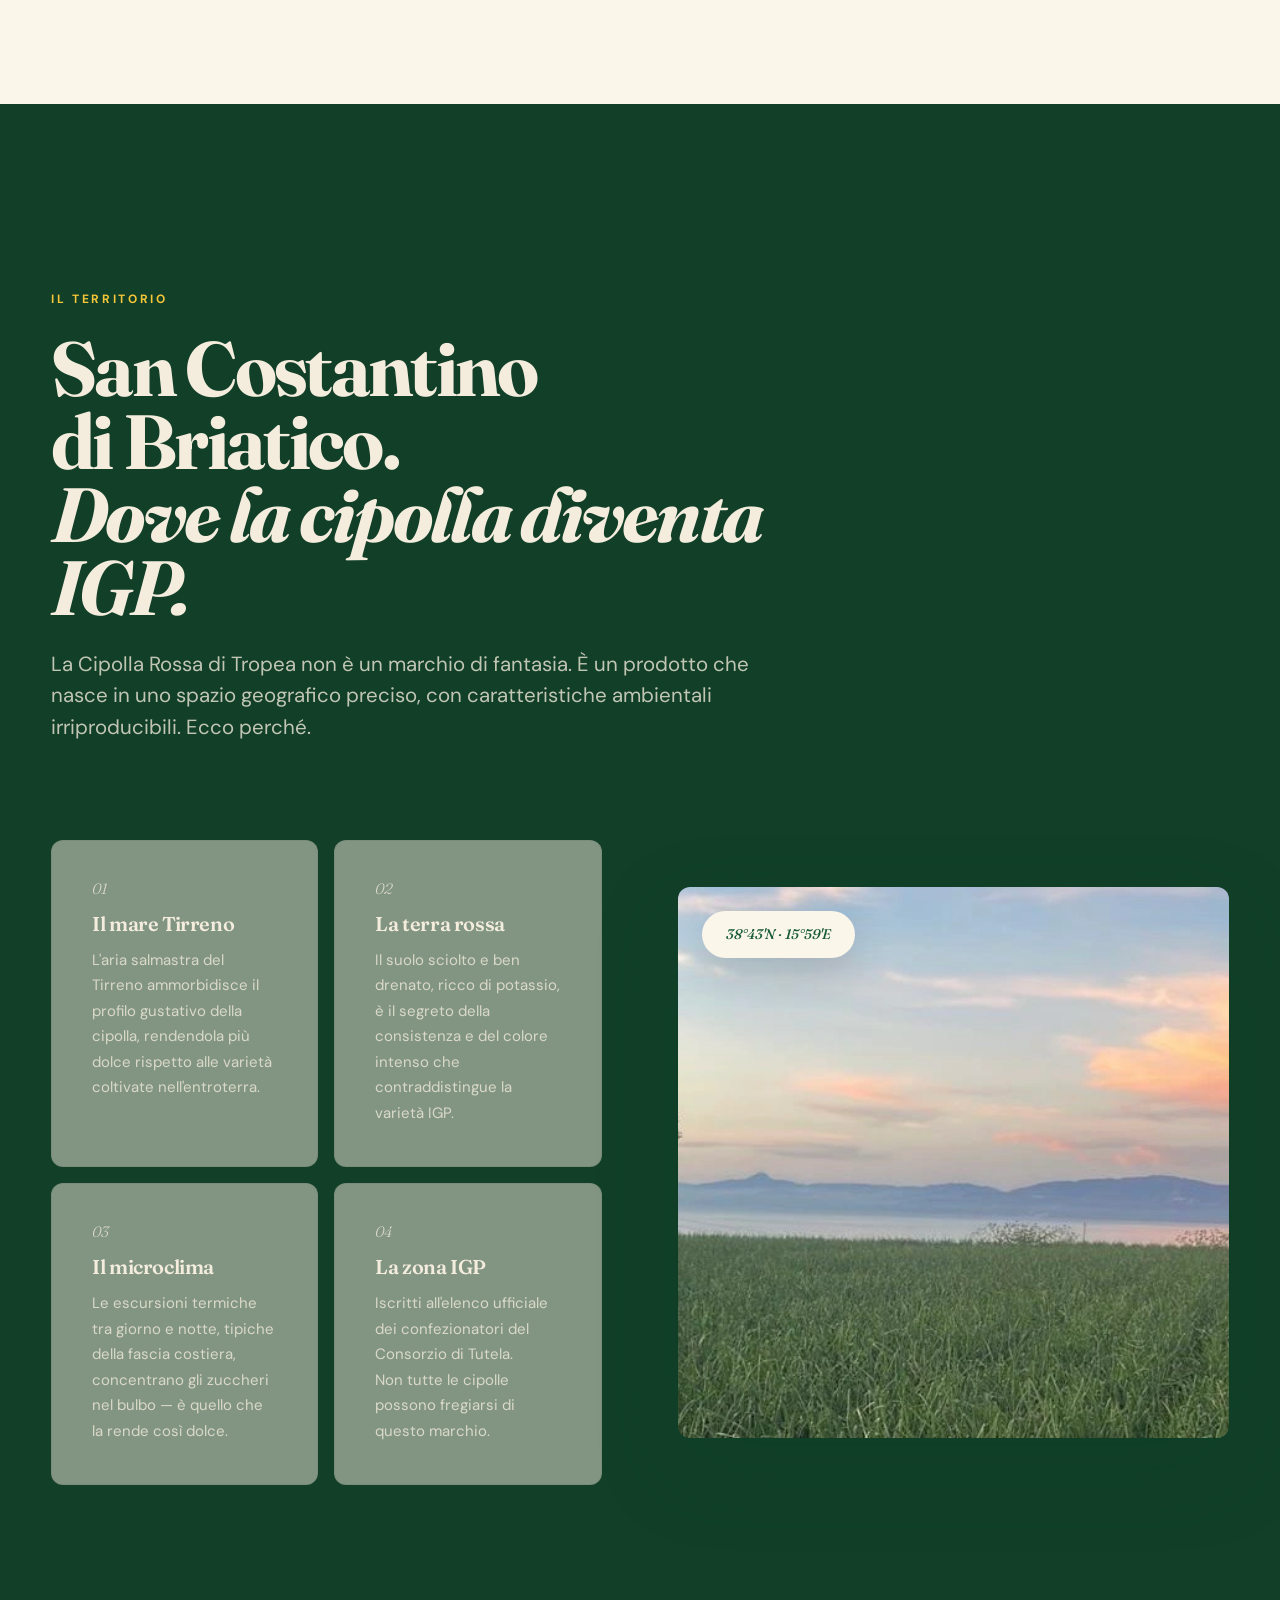
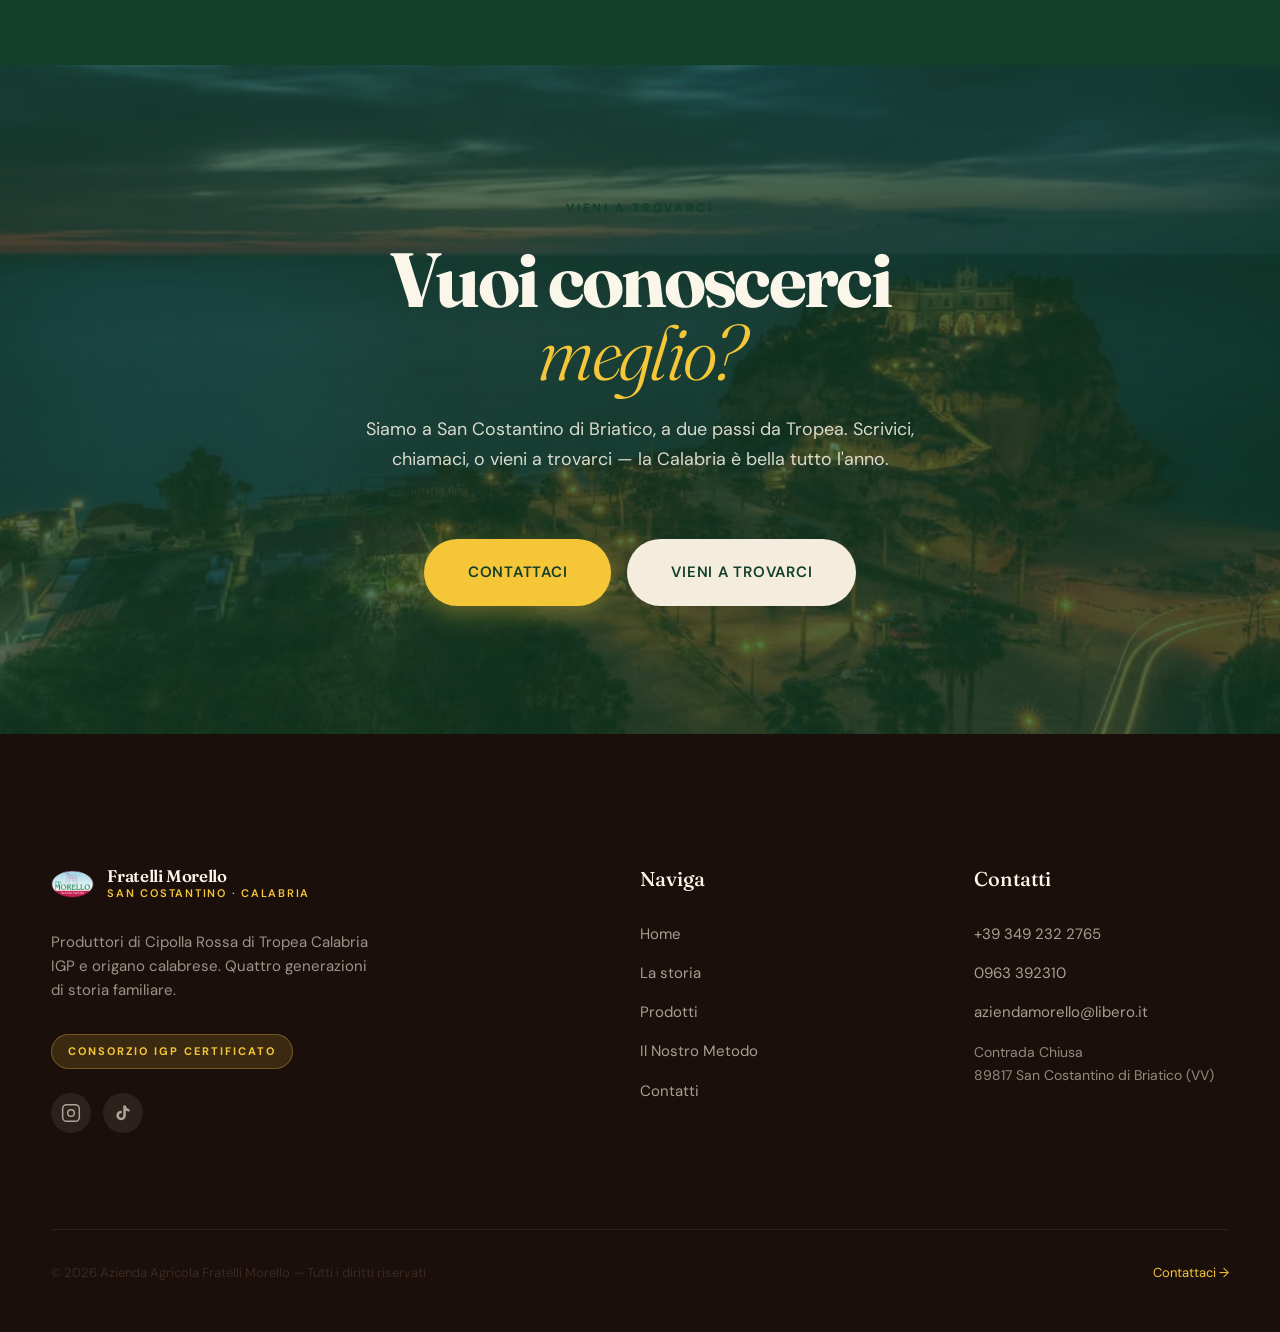
==== commit 7057764b: "Add files via upload" ====
--- a/chi-siamo.html
+++ b/chi-siamo.html
@@ -120,7 +120,7 @@
       di terra <em>calabrese.</em>
     </h1>
     <p class="page-hero__lead reveal">
-      Da quando i bisnonni estraevano olio dal bergamotto a oggi, con trenta persone che
+      Da quando i bisnonni estraevano alcol dal bergamotto a oggi, con trenta persone che
       lavorano insieme ogni mattina. Una storia di famiglia — quella vera.
     </p>
   </div>
--- a/css/style.css
+++ b/css/style.css
@@ -724,6 +724,8 @@
   display: flex;
   flex-direction: column;
   justify-content: center;
+  align-items: flex-start;
+  text-align: left;
   position: relative;
   z-index: 2;
 }
@@ -750,6 +752,10 @@
 }
 
 .hero__title {
+  font-family: var(--font-display);
+  font-optical-sizing: none;
+  font-variation-settings: 'opsz' 144;
+  letter-spacing: -0.04em;
   font-size: clamp(2.25rem, 4.5vw, 3.75rem);
   line-height: 1.1;
   text-wrap: balance;
@@ -829,7 +835,6 @@
   background-size: cover;
   background-position: center;
   background-blend-mode: multiply, normal, normal;
-  clip-path: polygon(0 6%, 100% 0, 100% 94%, 0 100%);
 }
 
 .hero__visual::after {
@@ -840,7 +845,6 @@
     rgba(17, 63, 40, 0.3) 0%,
     rgba(17, 63, 40, 0) 60%,
     rgba(199, 86, 62, 0.25) 100%);
-  clip-path: polygon(0 6%, 100% 0, 100% 94%, 0 100%);
   pointer-events: none;
 }
 
@@ -1059,14 +1063,13 @@
 }
 
 .split__media--blob {
-  border-radius: var(--r-blob);
+  border-radius: var(--r-md);
   aspect-ratio: 1 / 1;
   box-shadow: 0 30px 80px rgba(17, 63, 40, 0.25);
-  transition: border-radius 12s var(--ease) infinite;
 }
 
 .split__media--leaf {
-  border-radius: var(--r-leaf);
+  border-radius: var(--r-md);
   aspect-ratio: 4 / 5;
 }
 
@@ -1480,7 +1483,7 @@
 
 .story__media img:nth-child(1) {
   aspect-ratio: 4 / 5;
-  border-radius: 200px 24px 200px 24px;
+  border-radius: var(--r-md);
 }
 
 .story__media img:nth-child(2) {
@@ -2216,6 +2219,29 @@
   .nav { display: flex; }
   .burger { display: none; }
   .drawer { display: none; }
+
+  /* Hero desktop — layout centrato, titolo dominante */
+  .hero--photo .hero__inner {
+    grid-template-columns: 1fr;
+  }
+
+  .hero--photo .hero__content {
+    max-width: 1100px;
+    margin-inline: auto;
+    align-items: center;
+    text-align: center;
+  }
+
+  .hero__title {
+    font-size: clamp(4rem, 7vw, 7rem);
+    line-height: 1.05;
+    max-width: 100%;
+  }
+
+  .hero--photo .hero__lead {
+    max-width: 680px;
+    font-size: clamp(1.1rem, 1.6vw, 1.35rem);
+  }
 }
 
 /* -----------------------------------------------------------
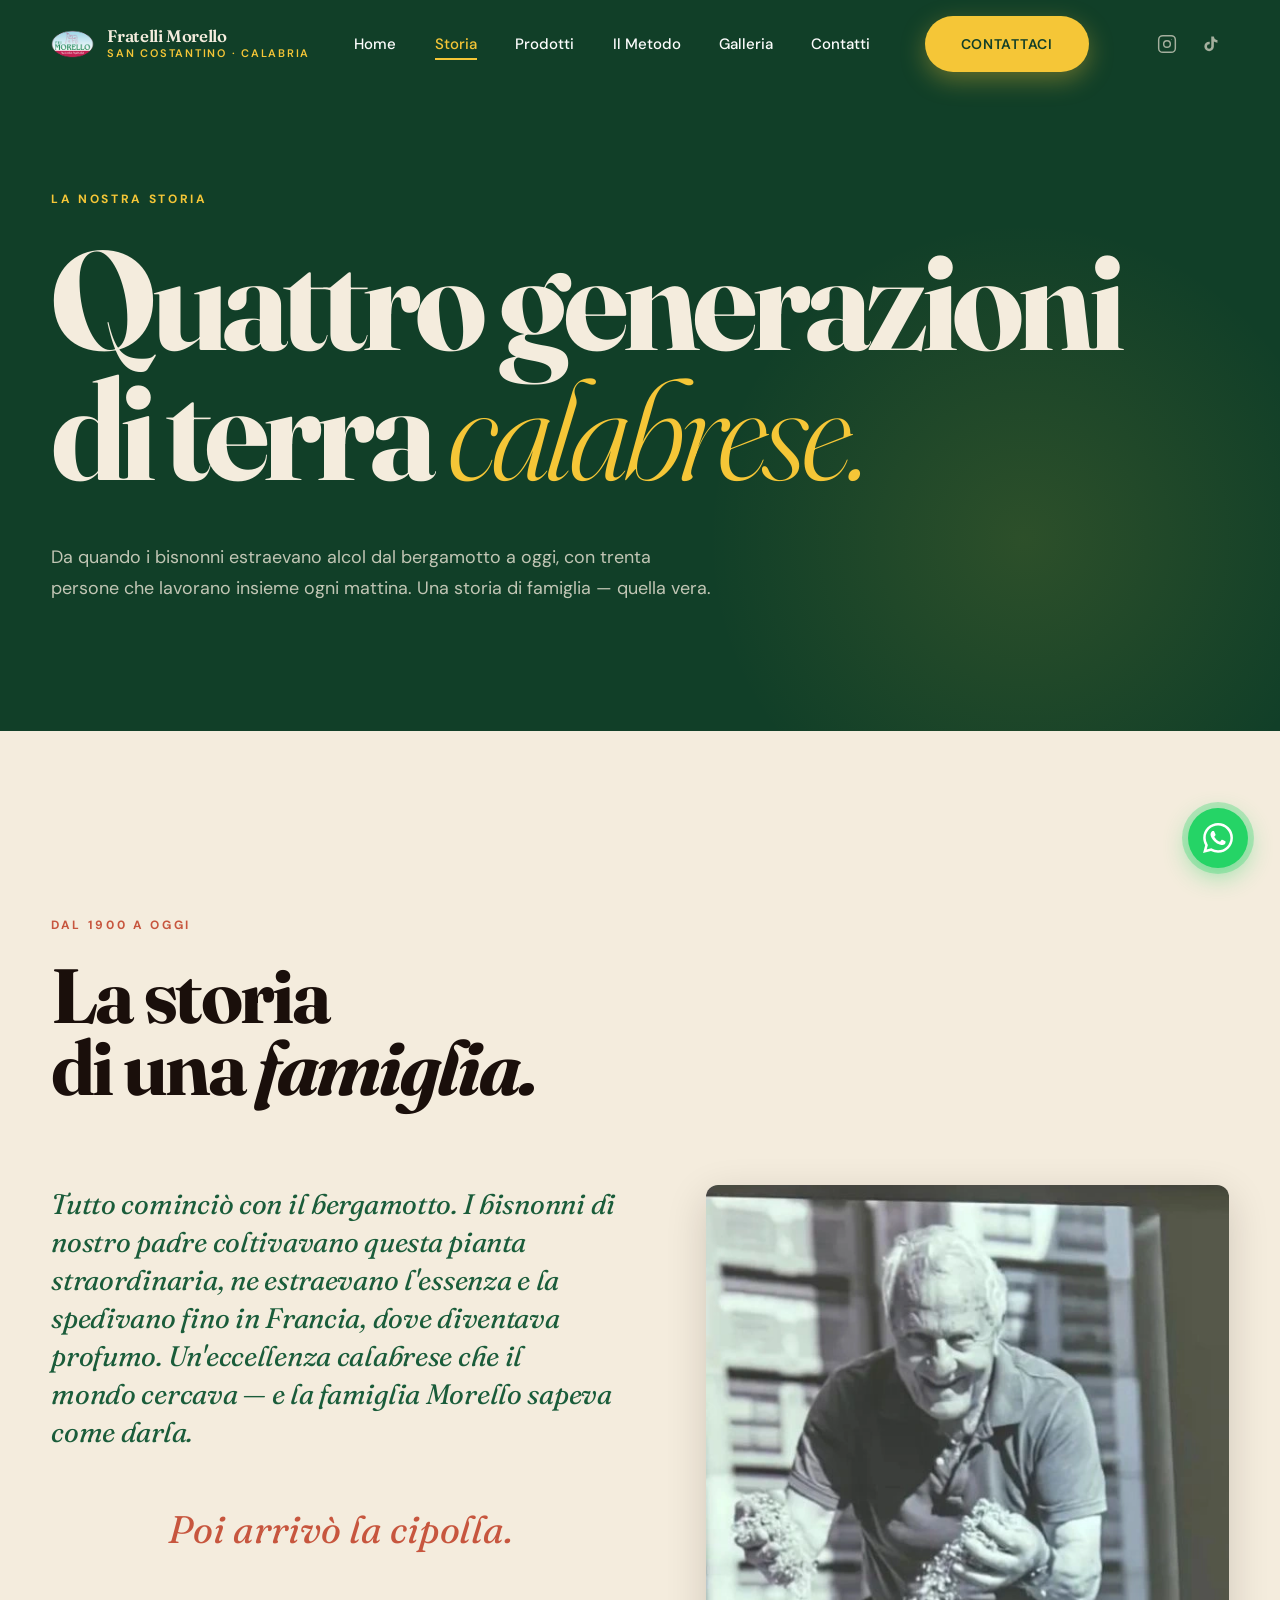
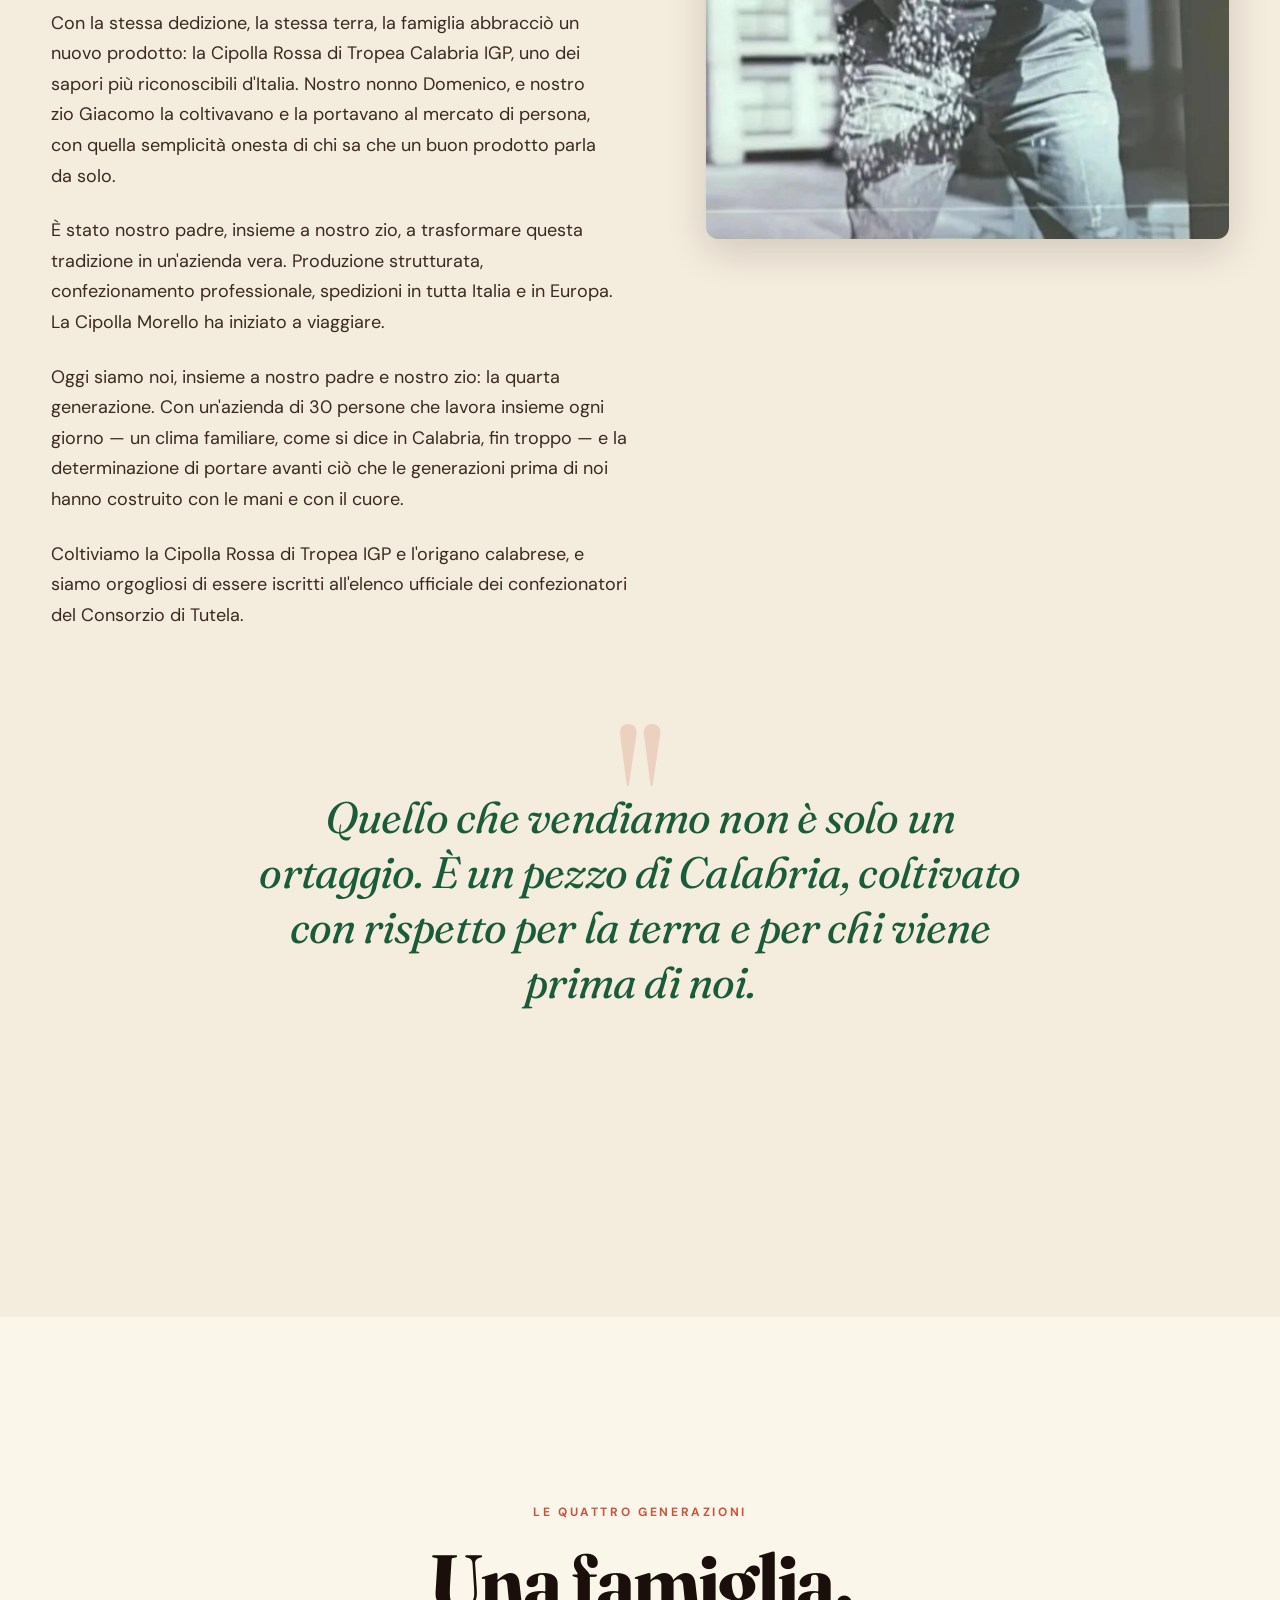
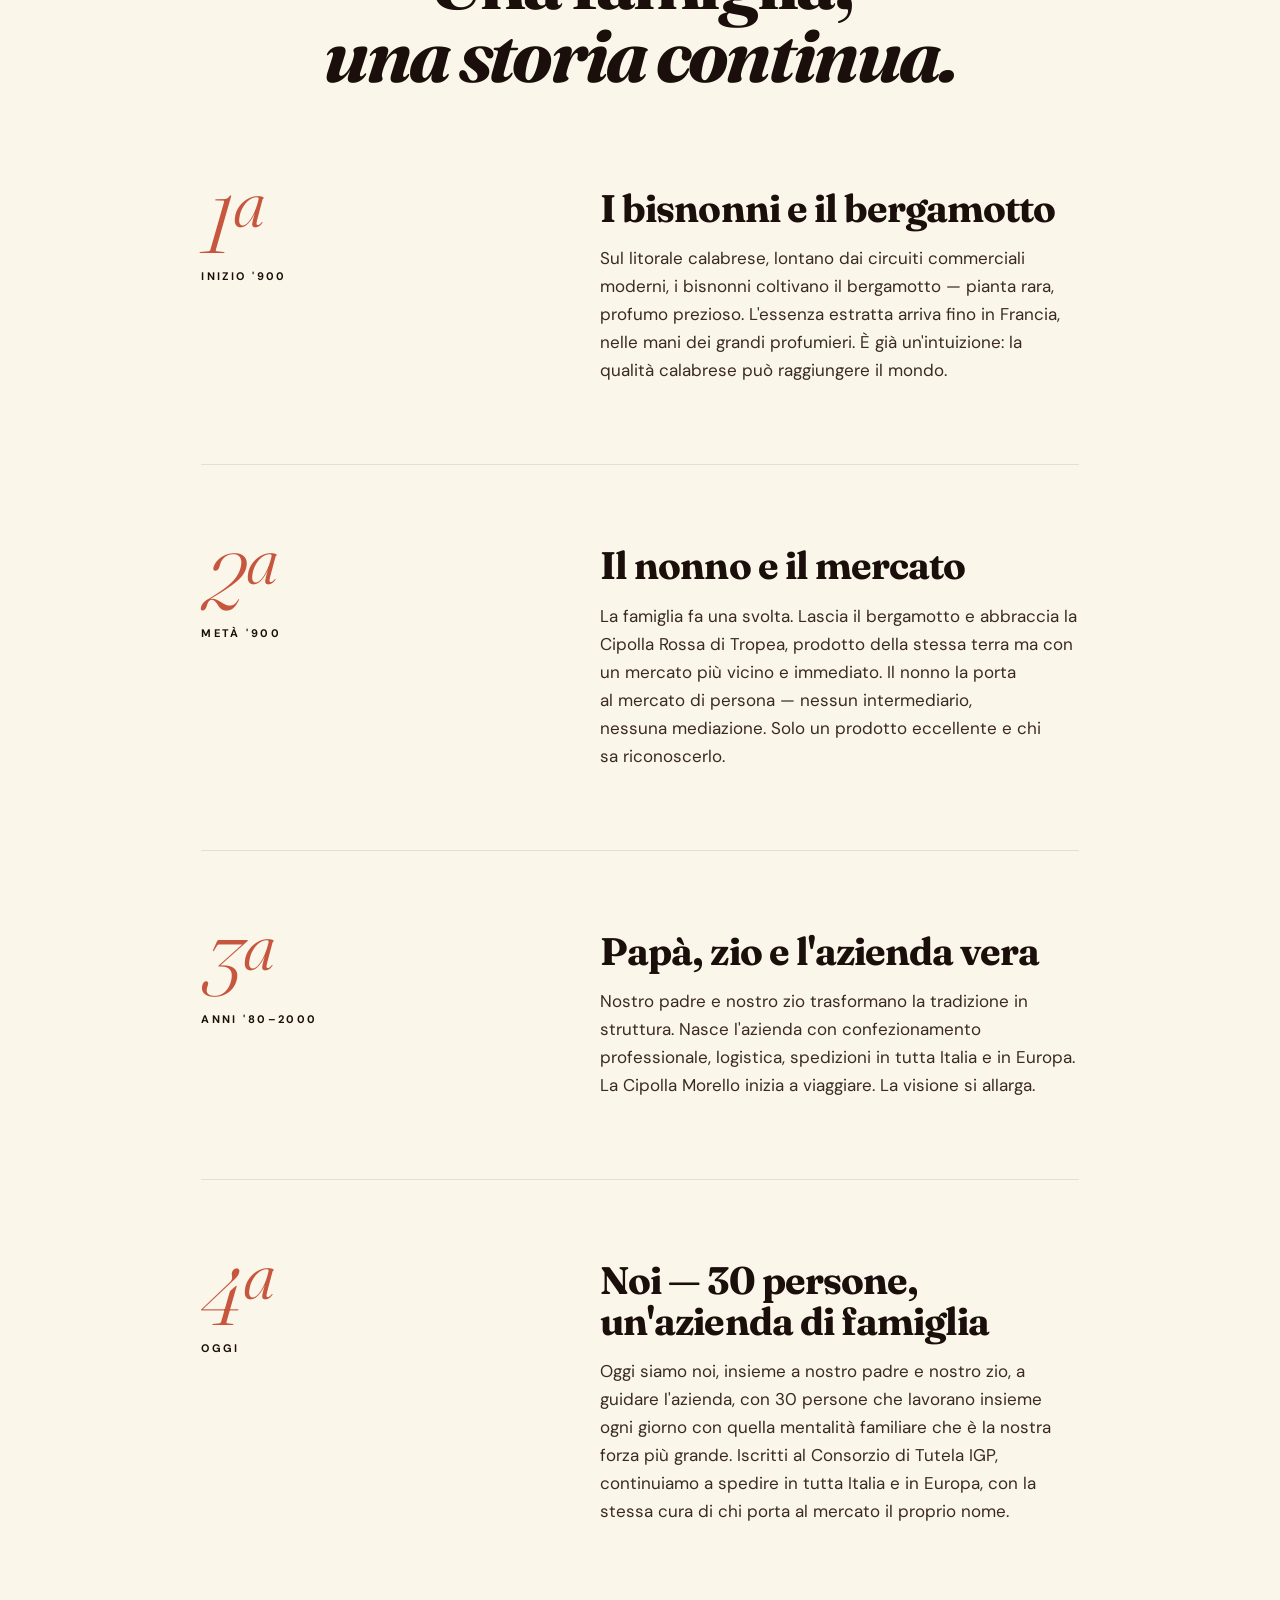
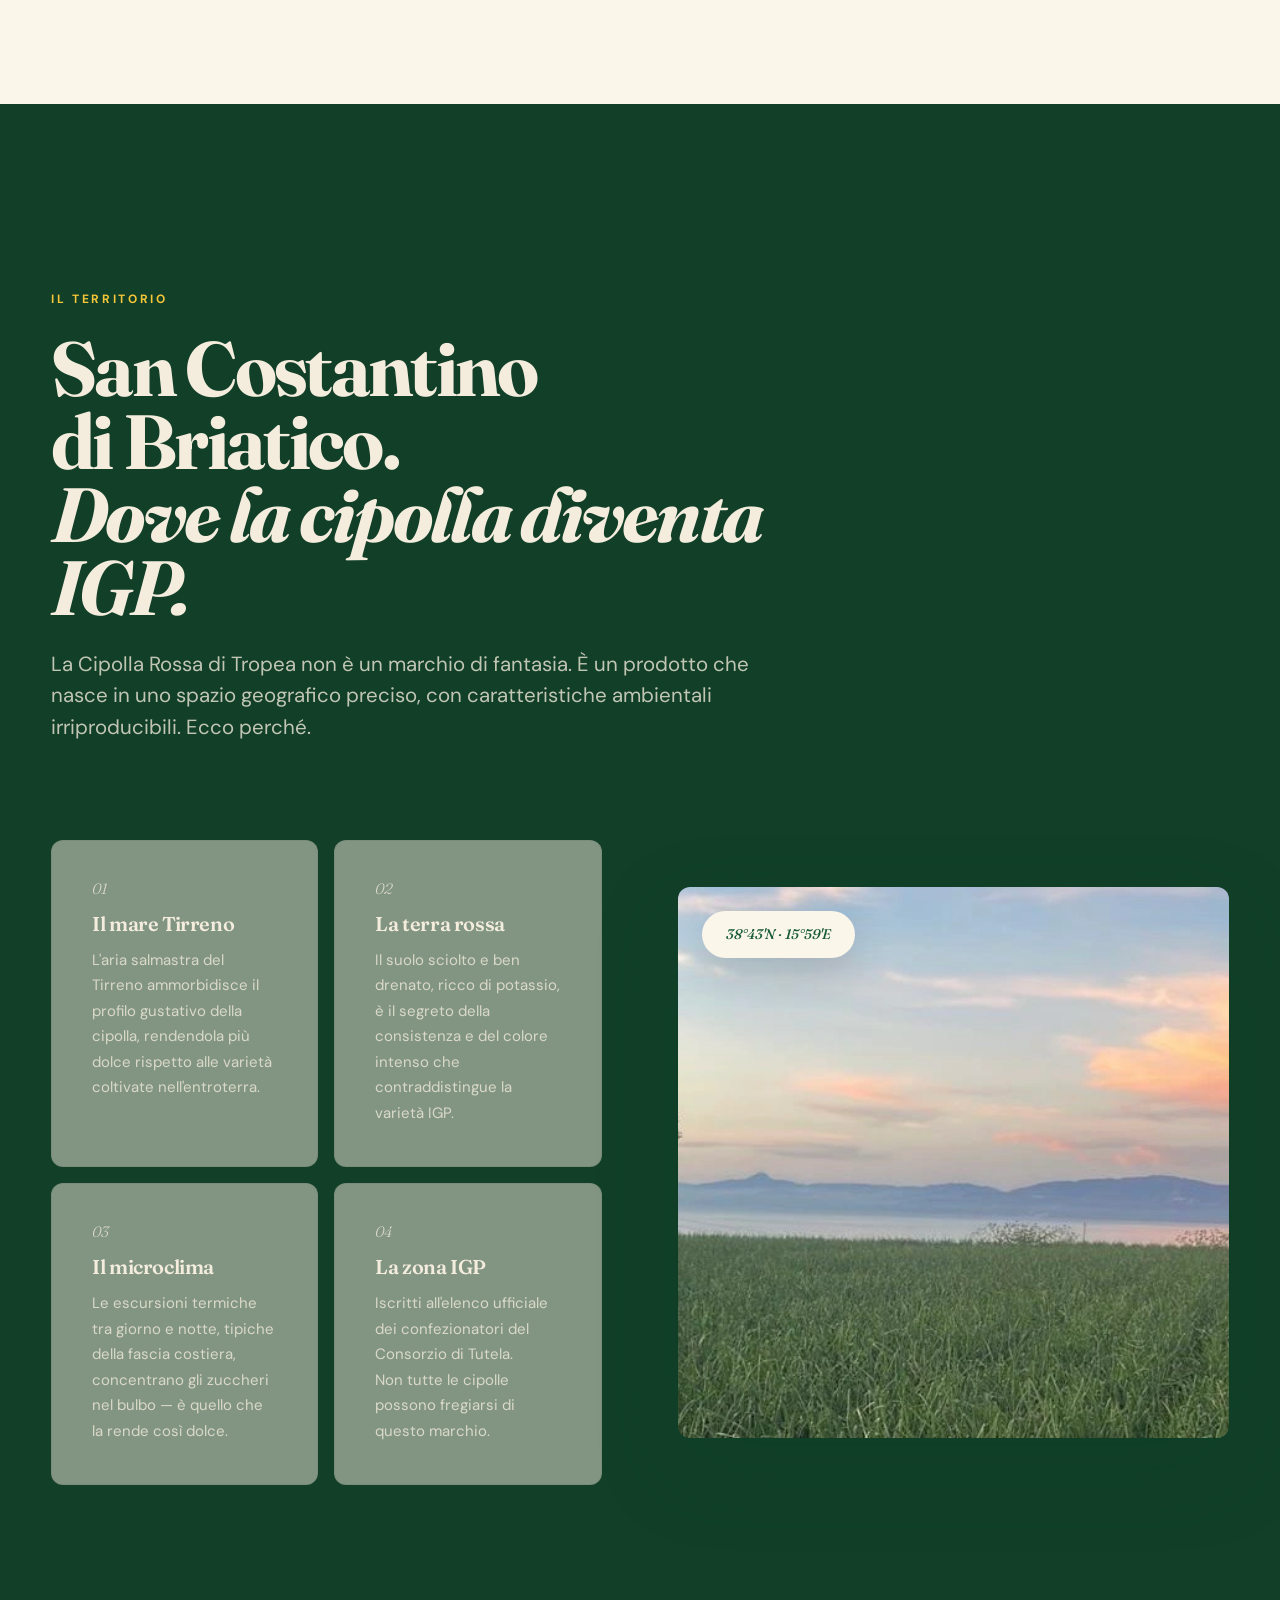
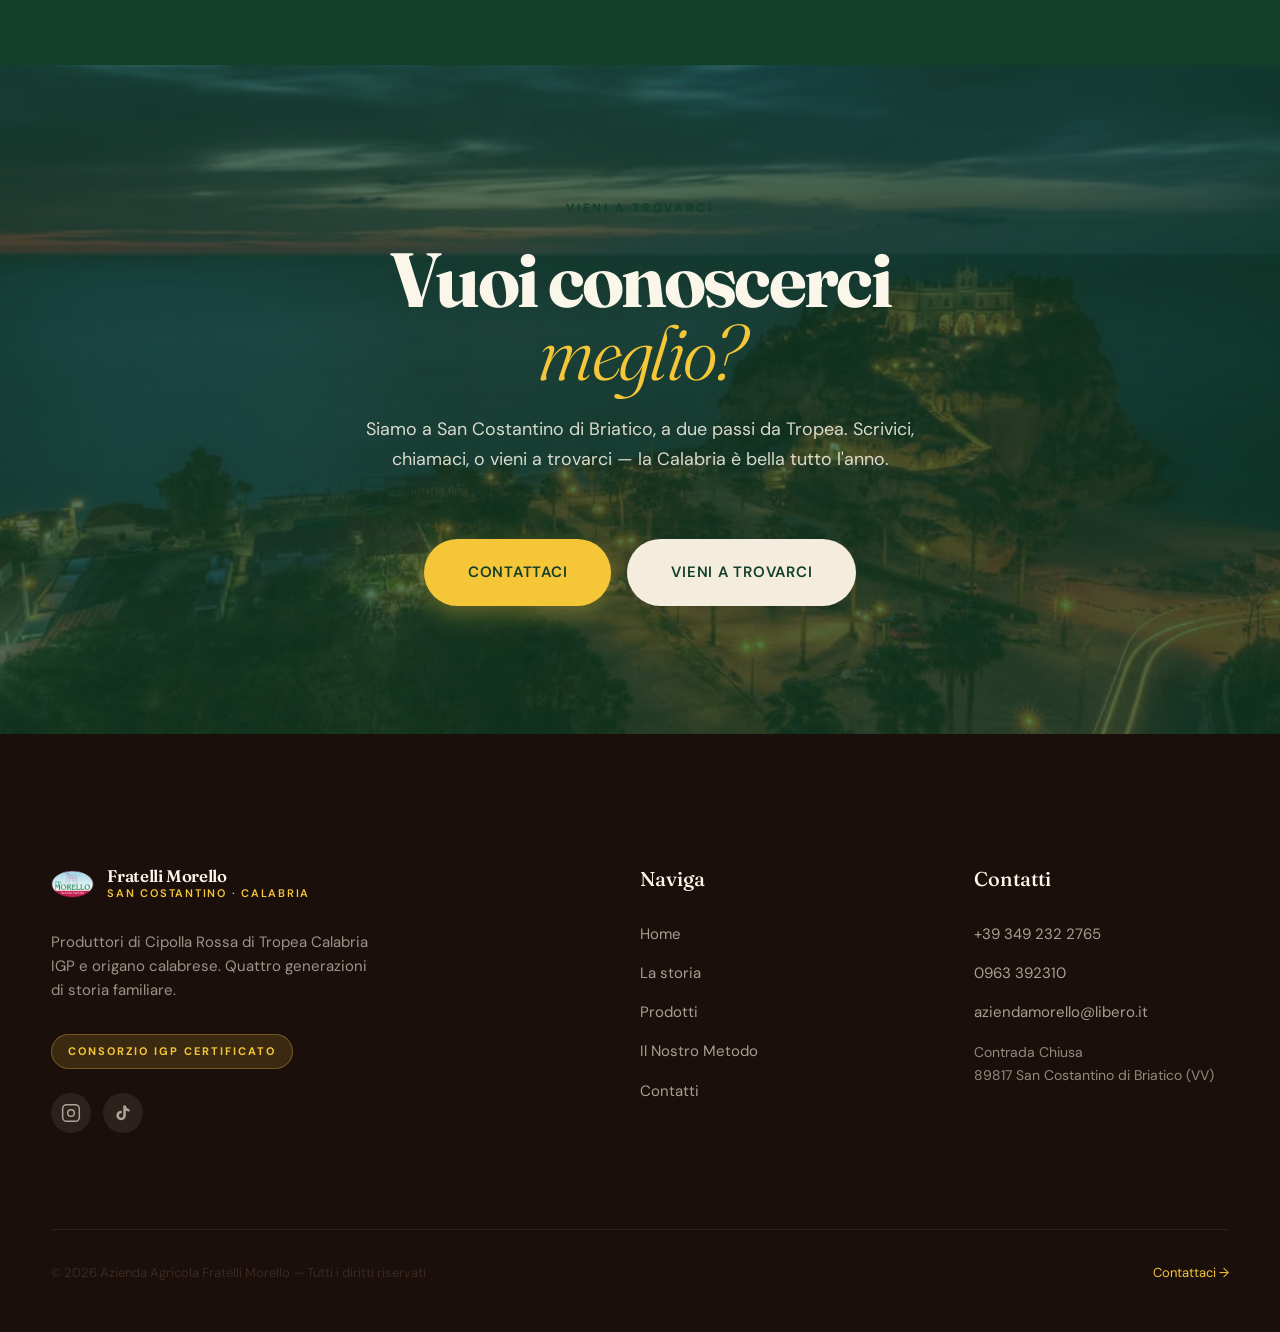
==== commit 5bd255be: "Add files via upload" ====
--- a/chi-siamo.html
+++ b/chi-siamo.html
@@ -74,6 +74,7 @@
       <a href="chi-siamo.html" class="nav__link">Storia</a>
       <a href="prodotti.html" class="nav__link">Prodotti</a>
       <a href="metodo.html" class="nav__link">Il Metodo</a>
+      <a href="galleria.html" class="nav__link">Galleria</a>
       <a href="contatti.html" class="nav__link">Contatti</a>
       <a href="contatti.html" class="btn btn--primary nav__cta">Contattaci</a>
     </nav>
@@ -98,6 +99,7 @@
   <a href="chi-siamo.html" class="drawer__link">La Storia</a>
   <a href="prodotti.html" class="drawer__link">Prodotti</a>
   <a href="metodo.html" class="drawer__link">Il Nostro Metodo</a>
+  <a href="galleria.html" class="drawer__link">Galleria</a>
   <a href="contatti.html" class="drawer__link">Contatti</a>
   <a href="contatti.html" class="btn btn--primary btn--lg drawer__cta">
     Contattaci
--- a/css/style.css
+++ b/css/style.css
@@ -2525,3 +2525,332 @@
   outline: 3px solid var(--oro);
   outline-offset: 2px;
 }
+
+/* -----------------------------------------------------------
+   30. GALLERY — griglia + filtri + lightbox
+   ----------------------------------------------------------- */
+
+/* ---- Filtri categoria ---- */
+.gallery-filters {
+  display: flex;
+  flex-wrap: wrap;
+  gap: var(--s-3);
+  justify-content: center;
+  margin-bottom: var(--s-10);
+}
+
+.gallery-filter {
+  font-family: var(--font-body);
+  font-size: 0.75rem;
+  font-weight: 700;
+  letter-spacing: 0.18em;
+  text-transform: uppercase;
+  padding: var(--s-2) var(--s-5);
+  border-radius: 999px;
+  border: 1.5px solid rgba(26, 15, 11, 0.18);
+  background: transparent;
+  color: var(--grafite);
+  cursor: pointer;
+  transition:
+    background var(--t-fast) var(--ease),
+    border-color var(--t-fast) var(--ease),
+    color var(--t-fast) var(--ease),
+    transform var(--t-fast) var(--ease);
+}
+
+.gallery-filter:hover {
+  border-color: var(--cipolla);
+  color: var(--cipolla);
+  transform: translateY(-2px);
+}
+
+.gallery-filter.is-active {
+  background: var(--cipolla-deep);
+  border-color: var(--cipolla-deep);
+  color: var(--crema);
+}
+
+/* ---- Griglia immagini ---- */
+.gallery-grid {
+  display: grid;
+  grid-template-columns: 1fr;              /* mobile: 1 colonna */
+  gap: var(--s-4);
+  transition: opacity 0.2s var(--ease), transform 0.2s var(--ease);
+}
+
+@media (min-width: 480px) {
+  .gallery-grid {
+    grid-template-columns: 1fr 1fr;        /* tablet piccolo: 2 colonne */
+  }
+}
+
+@media (min-width: 900px) {
+  .gallery-grid {
+    grid-template-columns: repeat(3, 1fr); /* desktop: 3 colonne */
+    gap: var(--s-5);
+  }
+}
+
+/* ---- Card singola ---- */
+.gallery-item {
+  display: block;
+  width: 100%;
+  background: none;
+  border: none;
+  padding: 0;
+  cursor: pointer;
+  border-radius: var(--r-md);
+  overflow: hidden;
+}
+
+.gallery-item__inner {
+  position: relative;
+  width: 100%;
+  aspect-ratio: 4 / 3;
+  border-radius: var(--r-md);
+  overflow: hidden;
+  background: var(--crema-deep);
+  box-shadow: var(--shadow-sm);
+  transition: box-shadow var(--t-med) var(--ease), transform var(--t-med) var(--ease);
+}
+
+.gallery-item:hover .gallery-item__inner,
+.gallery-item:focus-visible .gallery-item__inner {
+  box-shadow: var(--shadow-md);
+  transform: translateY(-4px);
+}
+
+.gallery-item__inner img {
+  width: 100%;
+  height: 100%;
+  object-fit: cover;
+  object-position: center;
+  display: block;
+  transition: transform var(--t-slow) var(--ease);
+}
+
+.gallery-item:hover .gallery-item__inner img,
+.gallery-item:focus-visible .gallery-item__inner img {
+  transform: scale(1.07);
+}
+
+/* Overlay al hover */
+.gallery-item__overlay {
+  position: absolute;
+  inset: 0;
+  background: rgba(17, 63, 40, 0);
+  display: flex;
+  align-items: center;
+  justify-content: center;
+  transition: background var(--t-med) var(--ease);
+}
+
+.gallery-item:hover .gallery-item__overlay,
+.gallery-item:focus-visible .gallery-item__overlay {
+  background: rgba(17, 63, 40, 0.45);
+}
+
+.gallery-item__icon {
+  width: 36px;
+  height: 36px;
+  color: var(--crema);
+  opacity: 0;
+  transform: scale(0.7);
+  transition:
+    opacity var(--t-med) var(--ease),
+    transform var(--t-med) var(--ease);
+}
+
+.gallery-item:hover .gallery-item__icon,
+.gallery-item:focus-visible .gallery-item__icon {
+  opacity: 1;
+  transform: scale(1);
+}
+
+/* Focus visible accessibile */
+.gallery-item:focus-visible {
+  outline: 3px solid var(--oro);
+  outline-offset: 3px;
+}
+
+/* ---- Lightbox overlay ---- */
+.lightbox {
+  position: fixed;
+  inset: 0;
+  z-index: 8000;
+  background: rgba(26, 15, 11, 0.97);
+  display: flex;
+  flex-direction: column;
+  align-items: center;
+  justify-content: center;
+  opacity: 0;
+  pointer-events: none;
+  transition: opacity var(--t-med) var(--ease);
+}
+
+.lightbox.is-open {
+  opacity: 1;
+  pointer-events: auto;
+}
+
+.lightbox.is-closing {
+  opacity: 0;
+  pointer-events: none;
+}
+
+/* Stage immagine */
+.lightbox__stage {
+  position: relative;
+  width: 100%;
+  max-width: min(90vw, 1100px);
+  max-height: 75vh;
+  display: flex;
+  align-items: center;
+  justify-content: center;
+}
+
+.lightbox__img {
+  display: block;
+  max-width: 100%;
+  max-height: 75vh;
+  width: auto;
+  height: auto;
+  object-fit: contain;
+  border-radius: var(--r-sm);
+  box-shadow: var(--shadow-lg);
+  opacity: 1;
+  transform: scale(1);
+  transition:
+    opacity 0.3s var(--ease),
+    transform 0.3s var(--ease);
+}
+
+/* Didascalia */
+.lightbox__caption {
+  margin-top: var(--s-6);
+  text-align: center;
+  color: var(--crema);
+  max-width: min(80vw, 640px);
+  padding: 0 var(--s-5);
+}
+
+.lightbox__cat {
+  display: inline-block;
+  font-size: 0.6875rem;
+  font-weight: 700;
+  letter-spacing: 0.2em;
+  text-transform: uppercase;
+  color: var(--oro);
+  margin-bottom: var(--s-2);
+}
+
+.lightbox__caption-text {
+  font-size: clamp(0.9375rem, 1.4vw, 1.0625rem);
+  line-height: 1.6;
+  color: rgba(244, 236, 221, 0.8);
+  margin-bottom: var(--s-3);
+}
+
+.lightbox__counter {
+  font-size: 0.75rem;
+  font-weight: 700;
+  letter-spacing: 0.14em;
+  color: rgba(244, 236, 221, 0.4);
+}
+
+/* Pulsante chiudi */
+.lightbox__close {
+  position: fixed;
+  top: var(--s-5);
+  right: var(--s-5);
+  width: 48px;
+  height: 48px;
+  border-radius: 50%;
+  background: rgba(244, 236, 221, 0.1);
+  border: 1.5px solid rgba(244, 236, 221, 0.2);
+  color: var(--crema);
+  font-size: 1.5rem;
+  line-height: 1;
+  display: flex;
+  align-items: center;
+  justify-content: center;
+  cursor: pointer;
+  transition:
+    background var(--t-fast) var(--ease),
+    border-color var(--t-fast) var(--ease),
+    transform var(--t-fast) var(--ease);
+  z-index: 8010;
+}
+
+.lightbox__close:hover {
+  background: rgba(244, 236, 221, 0.2);
+  border-color: var(--oro);
+  transform: rotate(90deg);
+}
+
+.lightbox__close:focus-visible {
+  outline: 2px solid var(--oro);
+  outline-offset: 3px;
+}
+
+/* Frecce navigazione */
+.lightbox__nav {
+  position: fixed;
+  top: 50%;
+  transform: translateY(-50%);
+  width: 52px;
+  height: 52px;
+  border-radius: 50%;
+  background: rgba(244, 236, 221, 0.08);
+  border: 1.5px solid rgba(244, 236, 221, 0.15);
+  color: var(--crema);
+  font-size: 1.75rem;
+  display: flex;
+  align-items: center;
+  justify-content: center;
+  cursor: pointer;
+  transition:
+    background var(--t-fast) var(--ease),
+    border-color var(--t-fast) var(--ease),
+    transform var(--t-fast) var(--ease),
+    opacity var(--t-fast) var(--ease);
+  z-index: 8010;
+}
+
+.lightbox__nav--prev { left:  var(--s-4); }
+.lightbox__nav--next { right: var(--s-4); }
+
+.lightbox__nav:hover:not(:disabled) {
+  background: rgba(244, 236, 221, 0.18);
+  border-color: var(--oro);
+}
+
+.lightbox__nav--prev:hover:not(:disabled) { transform: translateY(-50%) translateX(-3px); }
+.lightbox__nav--next:hover:not(:disabled) { transform: translateY(-50%) translateX(+3px); }
+
+.lightbox__nav:focus-visible {
+  outline: 2px solid var(--oro);
+  outline-offset: 3px;
+}
+
+.lightbox__nav:disabled {
+  opacity: 0.2;
+  cursor: default;
+}
+
+/* Blocca scroll body quando lightbox aperto */
+body.lightbox-open {
+  overflow: hidden;
+}
+
+/* ---- Accessibilità: reduced motion ---- */
+@media (prefers-reduced-motion: reduce) {
+  .gallery-item__inner,
+  .gallery-item__inner img,
+  .gallery-item__overlay,
+  .gallery-item__icon,
+  .lightbox,
+  .lightbox__img {
+    transition-duration: 0.01ms !important;
+  }
+}
